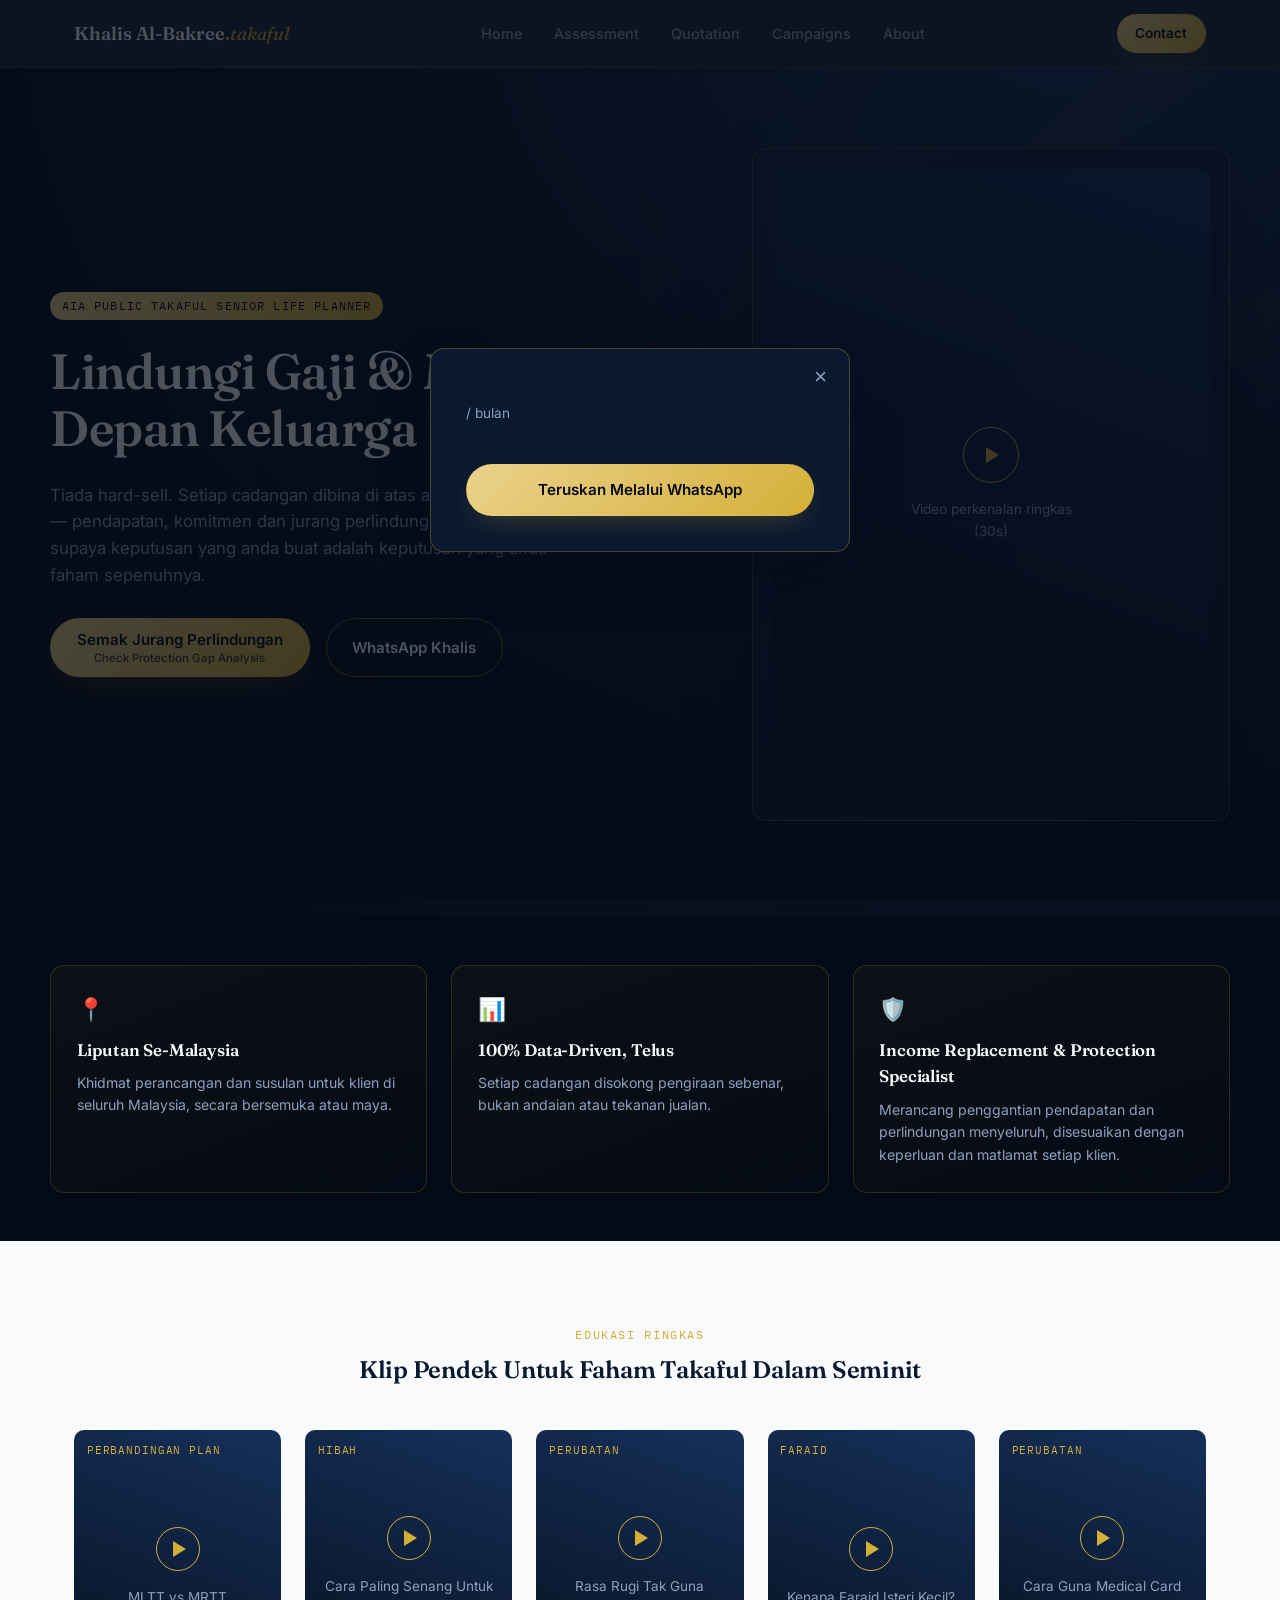
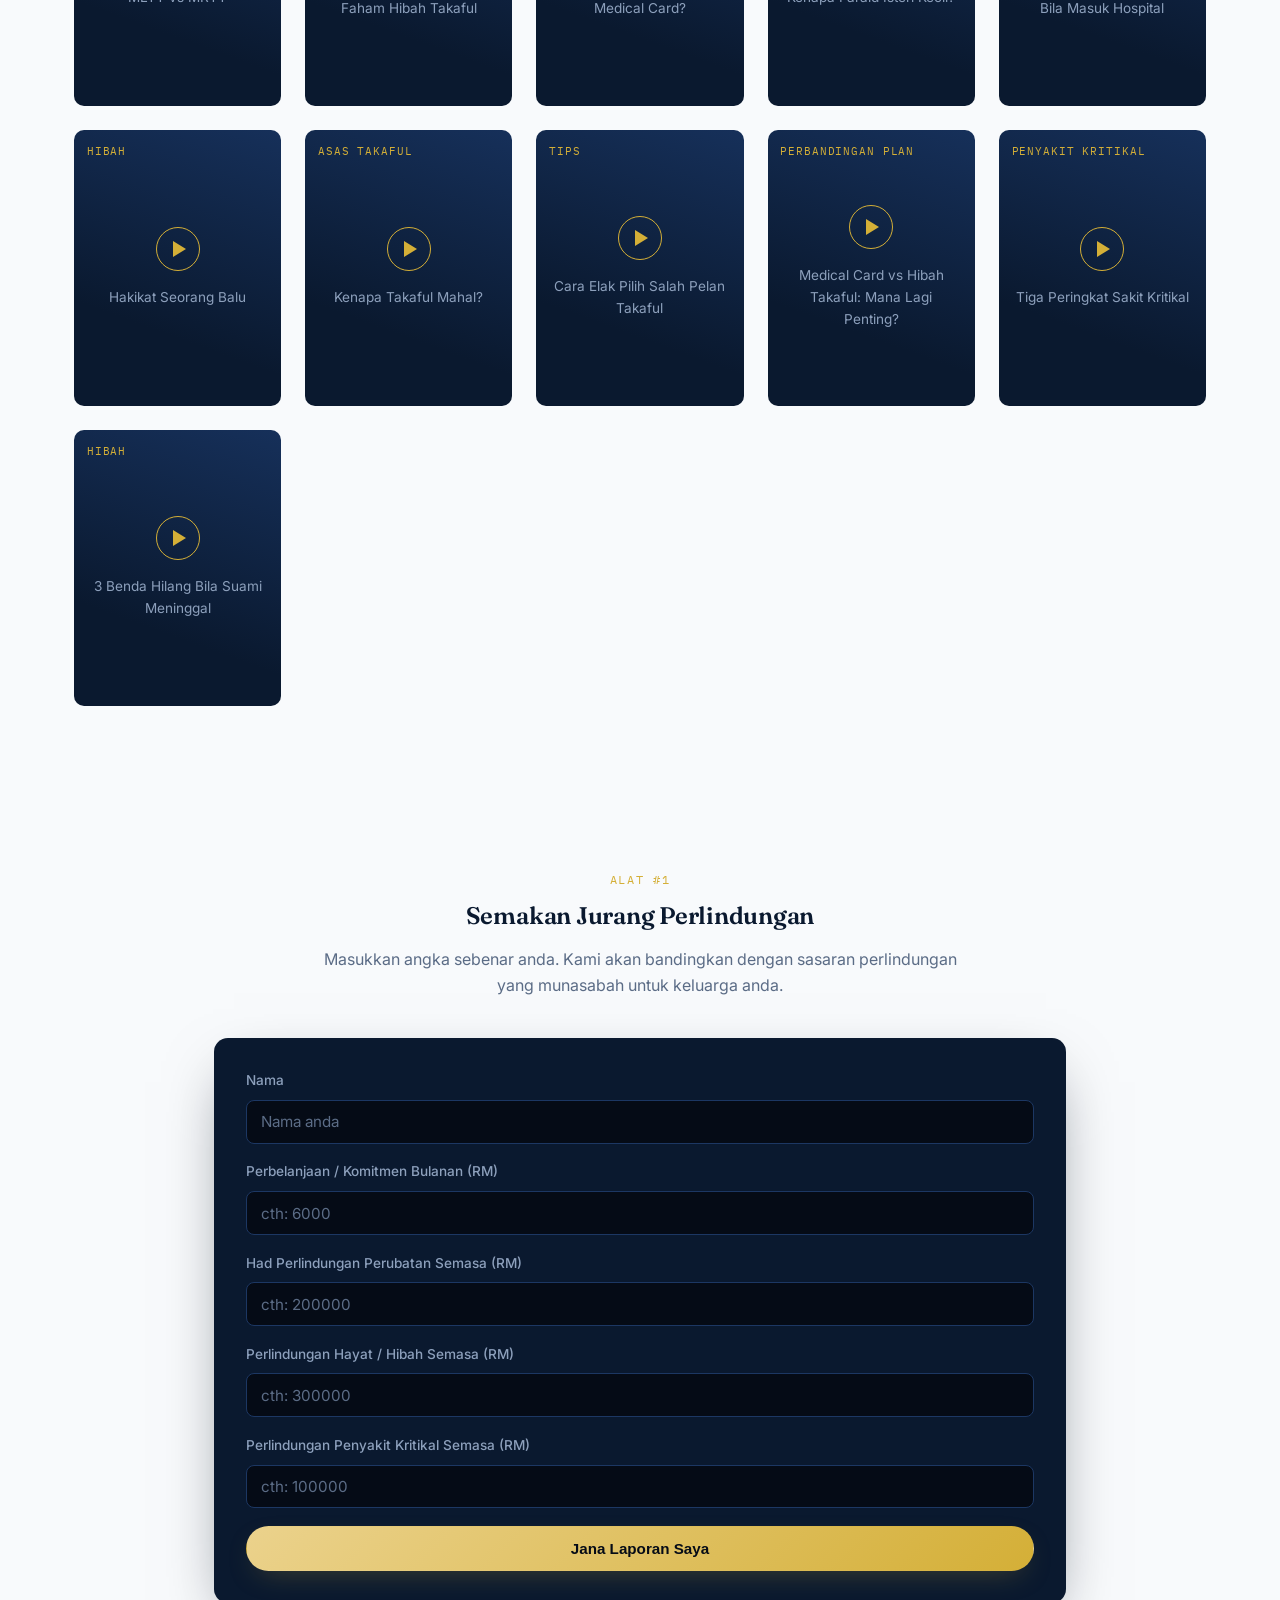
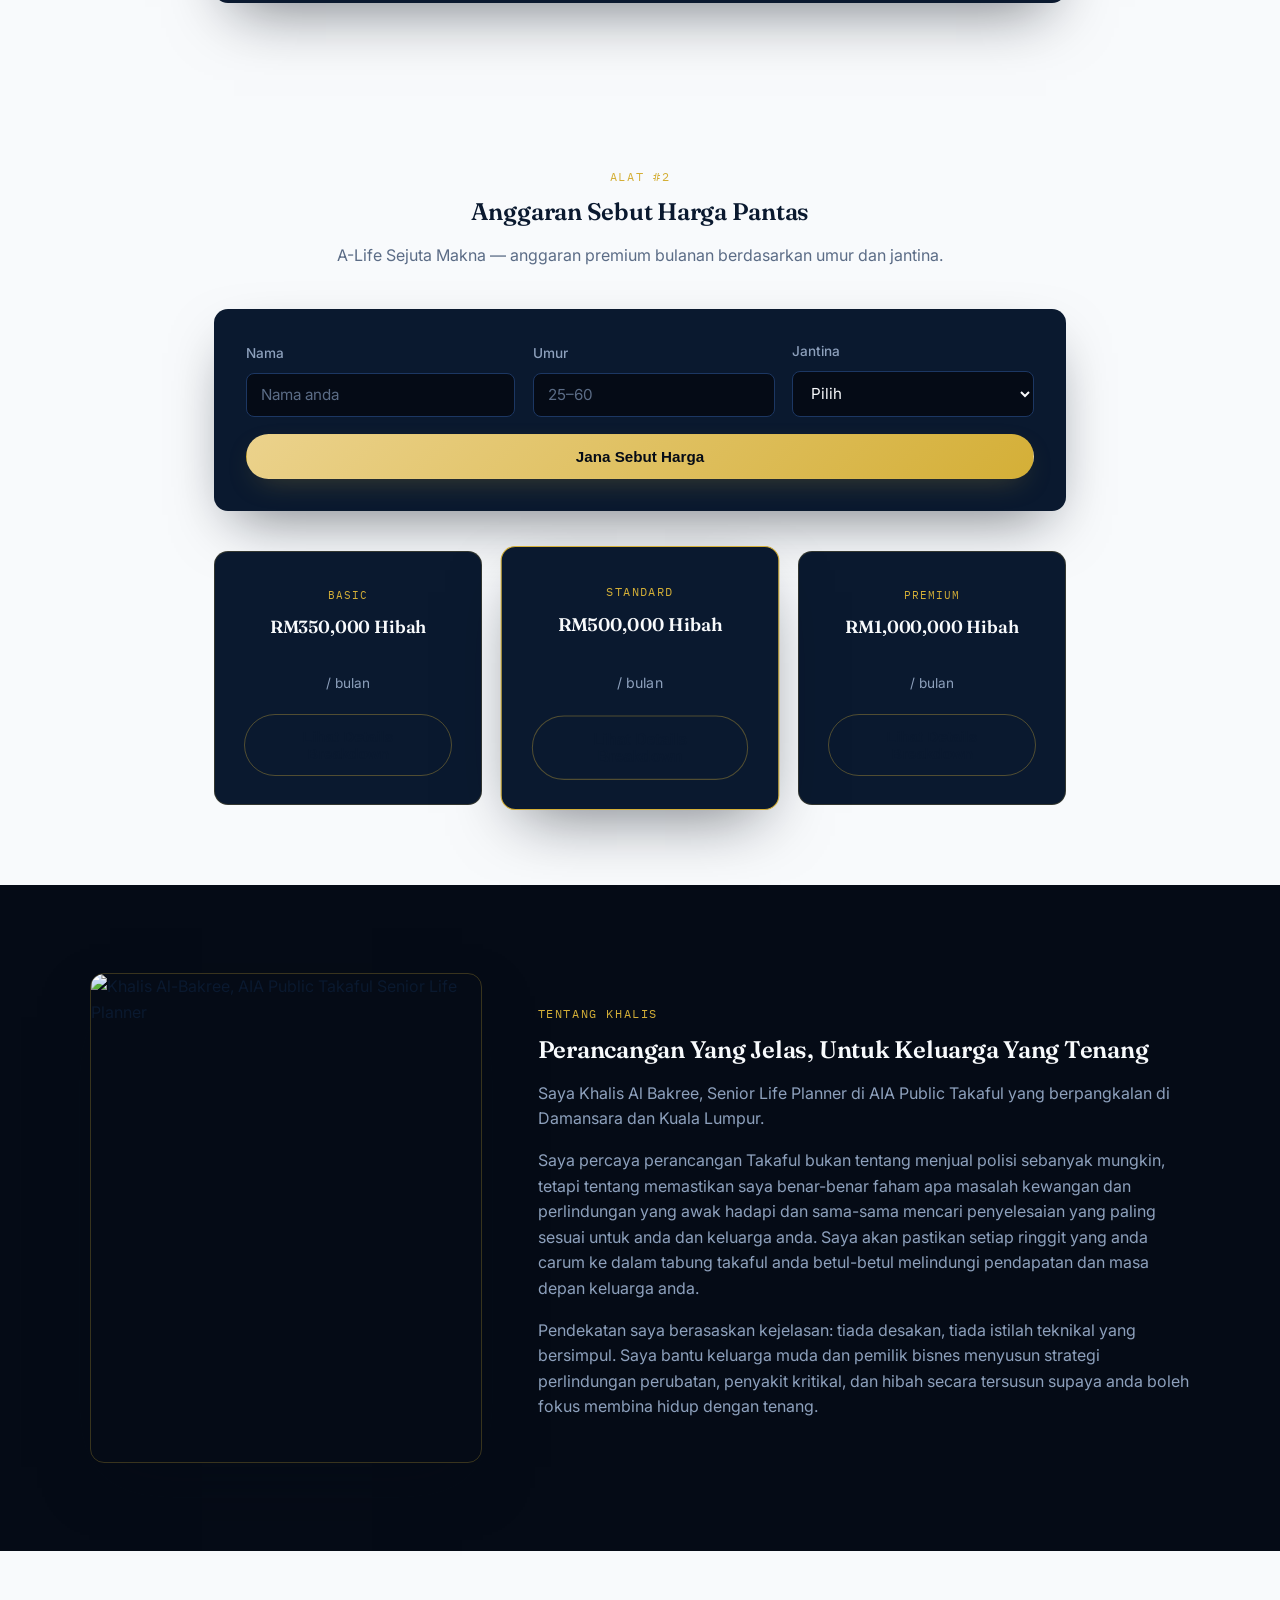
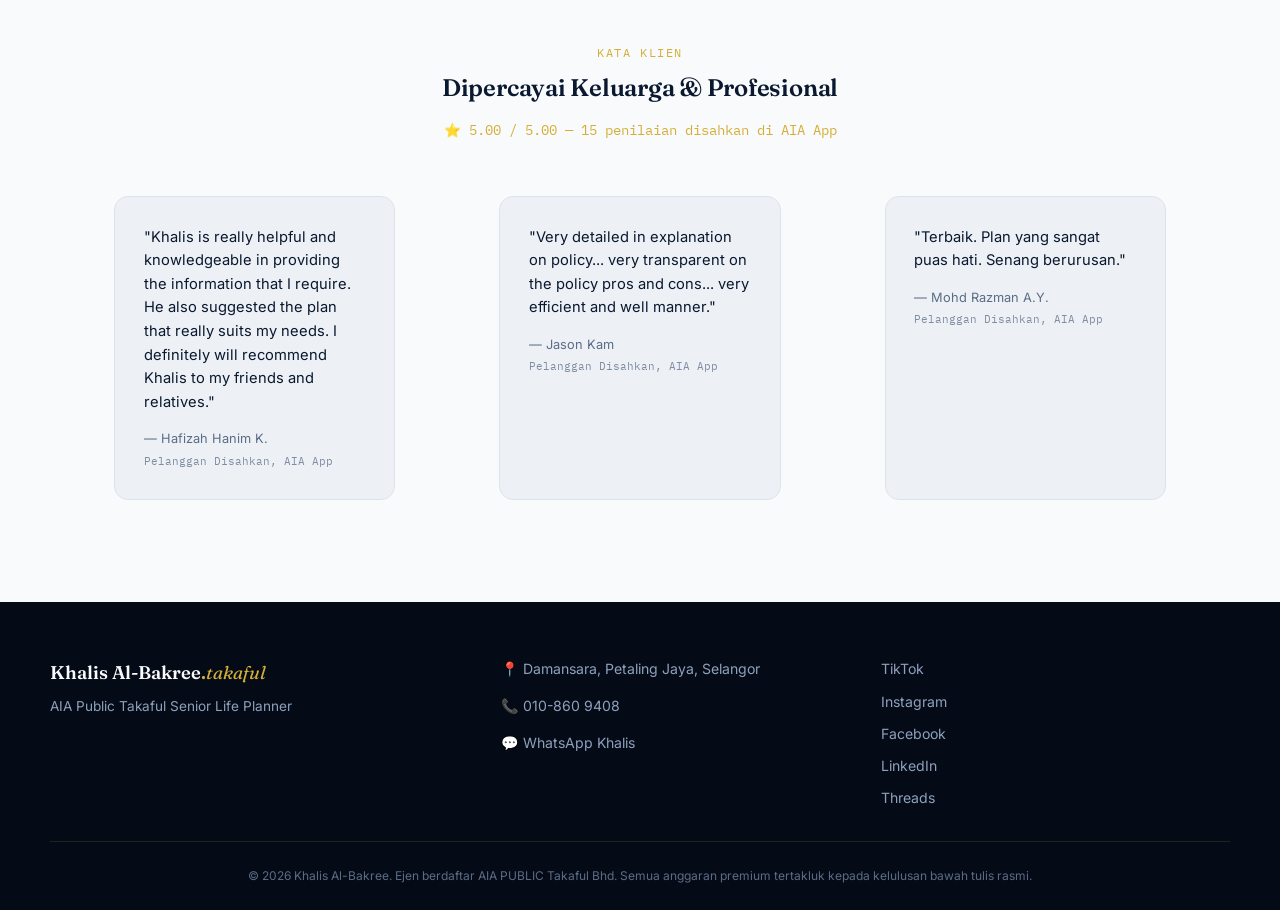
==== index.html @ efdd9053 "Add files via upload" ====
<!DOCTYPE html>
<html lang="ms">
<head>
<meta charset="UTF-8">
<meta name="viewport" content="width=device-width, initial-scale=1.0">
<title>Khalis Al-Bakree | AIA Public Takaful Senior Life Planner — Malaysia</title>
<meta name="description" content="Lindungi gaji dan masa depan keluarga anda dengan kaedah mudah, telus dan data-driven bersama Khalis Al-Bakree, AIA Public Takaful Senior Life Planner yang berkhidmat di seluruh Malaysia.">
<link rel="preconnect" href="https://fonts.googleapis.com">
<link rel="preconnect" href="https://fonts.gstatic.com" crossorigin>
<link href="https://fonts.googleapis.com/css2?family=Fraunces:opsz,wght@9..144,400;9..144,500;9..144,600;9..144,700&family=Inter:wght@400;500;600;700&family=IBM+Plex+Mono:wght@400;500;600&display=swap" rel="stylesheet">
<link rel="stylesheet" href="style.css">
<script type="application/ld+json">
{
  "@context": "https://schema.org",
  "@type": "FinancialService",
  "name": "Khalis Al-Bakree — AIA Public Takaful",
  "image": "",
  "priceRange": "RM",
  "telephone": "+60108609408",
  "address": {
    "@type": "PostalAddress",
    "addressLocality": "Damansara, Petaling Jaya",
    "addressRegion": "Selangor",
    "addressCountry": "MY"
  },
  "areaServed": "MY",
  "description": "AIA Public Takaful Senior Life Planner specialising in income replacement and protection planning for professionals and high-net-worth individuals throughout Malaysia."
}
</script>
</head>
<body>

<!-- ============ HEADER ============ -->
<header class="site-header" id="top">
  <div class="header-inner">
    <a href="#top" class="logo">Khalis Al-Bakree<span class="logo-dot">.</span><span class="logo-accent">takaful</span></a>
    <nav class="main-nav" id="mainNav">
      <a href="#home">Home</a>
      <a href="#assessment">Assessment</a>
      <a href="#quotation">Quotation</a>
      <a href="campaigns.html">Campaigns</a>
      <a href="#about">About</a>
    </nav>
    <a class="btn btn-gold btn-small" id="headerContactBtn" href="https://wa.me/60108609408" target="_blank" rel="noopener">Contact</a>
    <button class="nav-toggle" id="navToggle" aria-label="Buka menu" aria-expanded="false">
      <span></span><span></span><span></span>
    </button>
  </div>
</header>

<main>

<!-- ============ HERO ============ -->
<section class="hero" id="home">
  <div class="hero-motif" aria-hidden="true"></div>
  <div class="hero-inner">
    <div class="hero-copy">
      <span class="badge">AIA Public Takaful Senior Life Planner</span>
      <h1>Lindungi Gaji &amp; Masa Depan Keluarga</h1>
      <p class="hero-sub">Tiada hard-sell. Setiap cadangan dibina di atas angka sebenar — pendapatan, komitmen dan jurang perlindungan anda — supaya keputusan yang anda buat adalah keputusan yang anda faham sepenuhnya.</p>
      <div class="hero-cta">
        <a href="#assessment" class="btn btn-gold btn-bilingual">Semak Jurang Perlindungan<span class="btn-sub">Check Protection Gap Analysis</span></a>
        <a href="https://wa.me/60108609408?text=Hi%20Khalis%2C%20saya%20berminat%20untuk%20berbincang%20tentang%20perlindungan%20takaful%20saya." target="_blank" rel="noopener" class="btn btn-outline">WhatsApp Khalis</a>
      </div>
    </div>
    <div class="hero-video-card">
      <div class="video-placeholder" data-video-title="Salam perkenalan — 30 saat">
        <div class="play-ring"><span class="play-triangle"></span></div>
        <p>Video perkenalan ringkas (30s)</p>
      </div>
    </div>
  </div>
</section>

<!-- ============ AUTHORITY STRIP ============ -->
<section class="authority-strip">
  <div class="strip-inner">
    <div class="metric-card">
      <span class="metric-icon">📍</span>
      <h3>Liputan Se-Malaysia</h3>
      <p>Khidmat perancangan dan susulan untuk klien di seluruh Malaysia, secara bersemuka atau maya.</p>
    </div>
    <div class="metric-card">
      <span class="metric-icon">📊</span>
      <h3>100% Data-Driven, Telus</h3>
      <p>Setiap cadangan disokong pengiraan sebenar, bukan andaian atau tekanan jualan.</p>
    </div>
    <div class="metric-card">
      <span class="metric-icon">🛡️</span>
      <h3>Income Replacement &amp; Protection Specialist</h3>
      <p>Merancang penggantian pendapatan dan perlindungan menyeluruh, disesuaikan dengan keperluan dan matlamat setiap klien.</p>
    </div>
  </div>
</section>

<!-- ============ VIDEO HUB ============ -->
<section class="video-hub">
  <div class="section-head">
    <span class="eyebrow">Edukasi Ringkas</span>
    <h2>Klip Pendek Untuk Faham Takaful Dalam Seminit</h2>
  </div>
  <div class="video-grid" id="videoGrid"></div>
  <p class="campaign-empty" id="videoEmpty" hidden>Video akan ditambah tidak lama lagi.</p>
</section>

<!-- ============ TOOL 1: PROTECTION GAP ASSESSMENT ============ -->
<section class="assessment" id="assessment">
  <div class="section-head">
    <span class="eyebrow">Alat #1</span>
    <h2>Semakan Jurang Perlindungan</h2>
    <p class="section-sub">Masukkan angka sebenar anda. Kami akan bandingkan dengan sasaran perlindungan yang munasabah untuk keluarga anda.</p>
  </div>

  <div class="tool-panel">
    <form id="assessmentForm" class="tool-form">
      <label>Nama
        <input type="text" id="a-name" placeholder="Nama anda" required>
      </label>
      <label>Perbelanjaan / Komitmen Bulanan (RM)
        <input type="number" id="a-expenses" min="0" step="50" placeholder="cth: 6000" required>
      </label>
      <label>Had Perlindungan Perubatan Semasa (RM)
        <input type="number" id="a-medical" min="0" step="1000" placeholder="cth: 200000" required>
      </label>
      <label>Perlindungan Hayat / Hibah Semasa (RM)
        <input type="number" id="a-life" min="0" step="1000" placeholder="cth: 300000" required>
      </label>
      <label>Perlindungan Penyakit Kritikal Semasa (RM)
        <input type="number" id="a-ci" min="0" step="1000" placeholder="cth: 100000" required>
      </label>
      <button type="submit" class="btn btn-gold btn-full">Jana Laporan Saya</button>
    </form>

    <div class="tool-results" id="assessmentResults" hidden>
      <h3>Laporan Jurang Perlindungan — <span id="resultName"></span></h3>

      <div class="gap-row">
        <div class="gap-label"><span id="medIcon"></span> Perubatan <span class="target-note">(Sasaran: RM1,000,000)</span></div>
        <div class="progress-track"><div class="progress-fill" id="medBar"></div></div>
        <div class="gap-figures"><span id="medPct"></span>% dicapai · Jurang: RM<span id="medGap"></span></div>
      </div>

      <div class="gap-row">
        <div class="gap-label"><span id="lifeIcon"></span> Hayat / Hibah <span class="target-note">(Sasaran: 10 tahun perbelanjaan)</span></div>
        <div class="progress-track"><div class="progress-fill" id="lifeBar"></div></div>
        <div class="gap-figures"><span id="lifePct"></span>% dicapai · Jurang: RM<span id="lifeGap"></span></div>
      </div>

      <div class="gap-row">
        <div class="gap-label"><span id="ciIcon"></span> Penyakit Kritikal <span class="target-note">(Sasaran: 5 tahun perbelanjaan)</span></div>
        <div class="progress-track"><div class="progress-fill" id="ciBar"></div></div>
        <div class="gap-figures"><span id="ciPct"></span>% dicapai · Jurang: RM<span id="ciGap"></span></div>
      </div>

      <div class="total-gap">
        Jumlah Jurang Perlindungan: <strong>RM<span id="totalGap"></span></strong>
      </div>

      <a href="#" id="assessmentWhatsapp" target="_blank" rel="noopener" class="btn btn-gold btn-full">Hantar Laporan Ini ke WhatsApp Khalis</a>
      <p class="disclaimer">Pengiraan ini adalah anggaran umum untuk tujuan perancangan awal sahaja dan tidak mewakili nasihat kewangan muktamad.</p>
    </div>
  </div>
</section>

<!-- ============ TOOL 2: QUICK QUOTE CALCULATOR ============ -->
<section class="quotation" id="quotation">
  <div class="section-head">
    <span class="eyebrow">Alat #2</span>
    <h2>Anggaran Sebut Harga Pantas</h2>
    <p class="section-sub">A-Life Sejuta Makna — anggaran premium bulanan berdasarkan umur dan jantina.</p>
  </div>

  <form id="quoteForm" class="tool-form quote-form">
    <label>Nama
      <input type="text" id="q-name" placeholder="Nama anda" required>
    </label>
    <label>Umur
      <input type="number" id="q-age" min="25" max="60" placeholder="25–60" required>
    </label>
    <label>Jantina
      <select id="q-gender" required>
        <option value="">Pilih</option>
        <option value="male">Lelaki</option>
        <option value="female">Perempuan</option>
      </select>
    </label>
    <button type="submit" class="btn btn-gold btn-full">Jana Sebut Harga</button>
  </form>
  <p class="age-warning" id="ageWarning" hidden>Sila masukkan umur di antara 25 hingga 60 tahun.</p>

  <div class="pricing-grid" id="pricingGrid" hidden>
    <div class="pricing-card" data-plan="basic">
      <span class="plan-tag">Basic</span>
      <h3>RM350,000 Hibah</h3>
      <p class="premium"><span class="premium-figure" id="premBasic"></span> <span class="premium-unit">/ bulan</span></p>
      <button type="button" class="btn btn-outline btn-full plan-detail-btn" data-plan="basic">Lihat Details Breakdown</button>
    </div>
    <div class="pricing-card featured" data-plan="standard">
      <span class="plan-tag">Standard</span>
      <h3>RM500,000 Hibah</h3>
      <p class="premium"><span class="premium-figure" id="premStandard"></span> <span class="premium-unit">/ bulan</span></p>
      <button type="button" class="btn btn-outline btn-full plan-detail-btn" data-plan="standard">Lihat Details Breakdown</button>
    </div>
    <div class="pricing-card" data-plan="premium">
      <span class="plan-tag">Premium</span>
      <h3>RM1,000,000 Hibah</h3>
      <p class="premium"><span class="premium-figure" id="premPremium"></span> <span class="premium-unit">/ bulan</span></p>
      <button type="button" class="btn btn-outline btn-full plan-detail-btn" data-plan="premium">Lihat Details Breakdown</button>
    </div>
  </div>
  <p class="disclaimer" id="quoteDisclaimer" hidden>Anggaran premium ini adalah untuk tujuan indikatif sahaja dan tertakluk kepada penilaian bawah tulis (underwriting) rasmi oleh AIA PUBLIC Takaful Bhd.</p>
</section>

<!-- Modal -->
<div class="modal-overlay" id="planModal" hidden>
  <div class="modal-card">
    <button class="modal-close" id="modalClose" aria-label="Tutup">&times;</button>
    <span class="plan-tag" id="modalTag"></span>
    <h3 id="modalTitle"></h3>
    <p class="premium"><span id="modalPremium"></span> <span class="premium-unit">/ bulan</span></p>
    <ul class="modal-features" id="modalFeatures"></ul>
    <a href="#" id="modalWhatsapp" target="_blank" rel="noopener" class="btn btn-gold btn-full">Teruskan Melalui WhatsApp</a>
  </div>
</div>

<!-- ============ ABOUT ============ -->
<section class="about" id="about">
  <div class="about-inner">
    <img class="about-portrait" src="images/khalis-portrait.jpg" alt="Khalis Al-Bakree, AIA Public Takaful Senior Life Planner">
    <div class="about-copy">
      <span class="eyebrow">Tentang Khalis</span>
      <h2>Perancangan Yang Jelas, Untuk Keluarga Yang Tenang</h2>
      <p>Saya Khalis Al Bakree, Senior Life Planner di AIA Public Takaful yang berpangkalan di Damansara dan Kuala Lumpur.</p>
      <p>Saya percaya perancangan Takaful bukan tentang menjual polisi sebanyak mungkin, tetapi tentang memastikan saya benar-benar faham apa masalah kewangan dan perlindungan yang awak hadapi dan sama-sama mencari penyelesaian yang paling sesuai untuk anda dan keluarga anda. Saya akan pastikan setiap ringgit yang anda carum ke dalam tabung takaful anda betul-betul melindungi pendapatan dan masa depan keluarga anda.</p>
      <p>Pendekatan saya berasaskan kejelasan: tiada desakan, tiada istilah teknikal yang bersimpul. Saya bantu keluarga muda dan pemilik bisnes menyusun strategi perlindungan perubatan, penyakit kritikal, dan hibah secara tersusun supaya anda boleh fokus membina hidup dengan tenang.</p>
    </div>
  </div>
</section>

<!-- ============ TESTIMONIALS ============ -->
<section class="testimonials">
  <div class="section-head">
    <span class="eyebrow">Kata Klien</span>
    <h2>Dipercayai Keluarga &amp; Profesional</h2>
    <p class="rating-badge">⭐ 5.00 / 5.00 — 15 penilaian disahkan di AIA App</p>
  </div>
  <div class="testimonial-grid">
    <blockquote class="testimonial-card">
      <p>"Khalis is really helpful and knowledgeable in providing the information that I require. He also suggested the plan that really suits my needs. I definitely will recommend Khalis to my friends and relatives."</p>
      <cite>— Hafizah Hanim K. <span class="verified-tag">Pelanggan Disahkan, AIA App</span></cite>
    </blockquote>
    <blockquote class="testimonial-card">
      <p>"Very detailed in explanation on policy... very transparent on the policy pros and cons... very efficient and well manner."</p>
      <cite>— Jason Kam <span class="verified-tag">Pelanggan Disahkan, AIA App</span></cite>
    </blockquote>
    <blockquote class="testimonial-card">
      <p>"Terbaik. Plan yang sangat puas hati. Senang berurusan."</p>
      <cite>— Mohd Razman A.Y. <span class="verified-tag">Pelanggan Disahkan, AIA App</span></cite>
    </blockquote>
  </div>
</section>

</main>

<!-- ============ FOOTER ============ -->
<footer class="site-footer" id="contact">
  <div class="footer-inner">
    <div class="footer-brand">
      <span class="logo">Khalis Al-Bakree<span class="logo-dot">.</span><span class="logo-accent">takaful</span></span>
      <p>AIA Public Takaful Senior Life Planner</p>
    </div>
    <div class="footer-contact">
      <p>📍 Damansara, Petaling Jaya, Selangor</p>
      <p>📞 <a href="tel:+60108609408">010-860 9408</a></p>
      <p>💬 <a href="https://wa.me/60108609408" target="_blank" rel="noopener">WhatsApp Khalis</a></p>
    </div>
    <div class="footer-social">
      <a href="https://www.tiktok.com/@khalisalbakree?_r=1&_t=ZS-99dYQrxpDvN" target="_blank" rel="noopener">TikTok</a>
      <a href="https://www.instagram.com/khalisalbakree?igsi=c2Nwd3drcGUxZGxn&utm_source=qr" target="_blank" rel="noopener">Instagram</a>
      <a href="https://www.facebook.com/share/1DFNo1LqV4/?mibextid=wwXIfr" target="_blank" rel="noopener">Facebook</a>
      <a href="https://www.linkedin.com/in/khalis-al-bakree-452933145" target="_blank" rel="noopener">LinkedIn</a>
      <a href="https://www.threads.com/@khalisalbakree" target="_blank" rel="noopener">Threads</a>
    </div>
  </div>
  <p class="footer-legal">© 2026 Khalis Al-Bakree. Ejen berdaftar AIA PUBLIC Takaful Bhd. Semua anggaran premium tertakluk kepada kelulusan bawah tulis rasmi.</p>
</footer>

<script src="videos.js"></script>
<script src="videos-render.js"></script>
<script src="script.js"></script>
</body>
</html>
---- style.css ----
/* =============================================================
   TOKENS
============================================================= */
:root{
  --navy-950:#050B16;
  --navy-900:#0A192F;
  --navy-800:#122544;
  --navy-700:#1C3763;
  --gold:#D4AF37;
  --gold-light:#EBD28C;
  --gold-dim: rgba(212,175,55,0.35);
  --paper:#F8FAFC;
  --paper-dim:#EDF1F6;
  --ink:#0A192F;
  --muted:#8DA0BC;
  --muted-dark:#5B6C86;
  --red:#E2574C;
  --yellow:#E0B84B;
  --green:#3FA173;

  --font-display:'Fraunces', serif;
  --font-body:'Inter', sans-serif;
  --font-mono:'IBM Plex Mono', monospace;

  --radius:14px;
  --shadow-lg: 0 24px 60px -20px rgba(5,11,22,0.55);
}

*{box-sizing:border-box;}
html{scroll-behavior:smooth;}
body{
  margin:0;
  background:var(--paper);
  color:var(--ink);
  font-family:var(--font-body);
  line-height:1.6;
  -webkit-font-smoothing:antialiased;
}
h1,h2,h3{
  font-family:var(--font-display);
  font-weight:600;
  color:var(--navy-900);
  margin:0 0 .5em;
  letter-spacing:-0.01em;
}
p{margin:0 0 1em;}
a{color:inherit;text-decoration:none;}
ul{list-style:none;margin:0;padding:0;}
img{max-width:100%;display:block;}
:focus-visible{outline:2px solid var(--gold);outline-offset:3px;}
@media (prefers-reduced-motion: reduce){
  *{animation-duration:.001ms !important; transition-duration:.001ms !important;}
}

.gold-text{color:var(--gold);}
.eyebrow{
  display:inline-block;
  font-family:var(--font-mono);
  font-size:.72rem;
  letter-spacing:.14em;
  text-transform:uppercase;
  color:var(--gold);
  margin-bottom:.6em;
}
.section-head{max-width:640px;margin:0 auto 2.5rem;text-align:center;}
.section-sub{color:var(--muted-dark);}
.placeholder-note{
  font-family:var(--font-mono);
  font-size:.72rem;
  color:var(--muted-dark);
  opacity:.7;
}

/* =============================================================
   BUTTONS
============================================================= */
.btn{
  display:inline-flex;align-items:center;justify-content:center;
  padding:.85em 1.7em;
  border-radius:999px;
  font-weight:600;
  font-size:.95rem;
  border:1px solid transparent;
  cursor:pointer;
  transition:transform .18s ease, box-shadow .18s ease, background .18s ease;
}
.btn:hover{transform:translateY(-2px);}
.btn-gold{
  background:linear-gradient(135deg, var(--gold-light), var(--gold));
  color:var(--navy-950);
  box-shadow:0 10px 30px -12px var(--gold-dim);
}
.btn-gold:hover{box-shadow:0 14px 34px -10px var(--gold-dim);}
.btn-outline{
  background:transparent;
  border-color:var(--gold-dim);
  color:var(--navy-900);
}
.btn-outline:hover{border-color:var(--gold);background:rgba(212,175,55,0.06);}
.btn-small{padding:.55em 1.3em;font-size:.85rem;}
.btn-full{width:100%;}
.btn-bilingual{flex-direction:column;line-height:1.3;gap:.1rem;padding:.7em 1.7em;}
.btn-sub{font-size:.72rem;font-weight:500;opacity:.75;}

/* =============================================================
   HEADER
============================================================= */
.site-header{
  position:sticky;top:0;z-index:50;
  background:rgba(10,25,47,0.92);
  backdrop-filter:blur(10px);
  border-bottom:1px solid rgba(212,175,55,0.18);
}
.header-inner{
  max-width:1180px;margin:0 auto;
  display:flex;align-items:center;justify-content:space-between;
  padding:.9rem 1.5rem;
}
.logo{
  font-family:var(--font-display);
  font-size:1.15rem;
  color:var(--paper);
  font-weight:600;
}
.logo-dot{color:var(--gold);}
.logo-accent{color:var(--gold);font-style:italic;font-weight:400;}
.main-nav{display:flex;gap:2rem;}
.main-nav a{
  color:var(--muted);
  font-size:.9rem;
  font-weight:500;
  transition:color .15s ease;
}
.main-nav a:hover{color:var(--gold-light);}
.nav-toggle{display:none;background:none;border:none;cursor:pointer;padding:.4rem;}
.nav-toggle span{
  display:block;width:22px;height:2px;background:var(--paper);margin:5px 0;
  transition:transform .2s ease, opacity .2s ease;
}

/* =============================================================
   HERO
============================================================= */
.hero{
  position:relative;
  background:radial-gradient(120% 140% at 85% -10%, #17335c 0%, var(--navy-900) 45%, var(--navy-950) 100%);
  padding:5rem 1.5rem 6rem;
  overflow:hidden;
}
.hero-motif{
  position:absolute;inset:0;
  background-image:
    repeating-conic-gradient(from 0deg, rgba(212,175,55,0.05) 0deg 6deg, transparent 6deg 24deg);
  -webkit-mask-image:radial-gradient(circle at 88% 8%, black 0%, transparent 45%);
  mask-image:radial-gradient(circle at 88% 8%, black 0%, transparent 45%);
  pointer-events:none;
}
.hero-inner{
  position:relative;
  max-width:1180px;margin:0 auto;
  display:grid;grid-template-columns:1.15fr .85fr;gap:3.5rem;align-items:center;
}
.badge{
  display:inline-block;
  font-family:var(--font-mono);
  font-size:.72rem;letter-spacing:.1em;text-transform:uppercase;
  color:var(--navy-950);
  background:linear-gradient(135deg, var(--gold-light), var(--gold));
  padding:.45em 1em;border-radius:999px;
  margin-bottom:1.4rem;
}
.hero h1{
  color:var(--paper);
  font-size:clamp(2.1rem, 4vw, 3.1rem);
  line-height:1.15;
}
.hero-sub{color:var(--muted);max-width:46ch;font-size:1.05rem;}
.hero-cta{display:flex;gap:1rem;flex-wrap:wrap;margin-top:1.8rem;}
.hero-cta .btn-outline{color:var(--paper);border-color:rgba(212,175,55,0.5);}
.hero-cta .btn-outline:hover{background:rgba(212,175,55,0.1);}

.hero-video-card{
  background:linear-gradient(160deg, var(--navy-800), var(--navy-900));
  border:1px solid rgba(212,175,55,0.25);
  border-radius:var(--radius);
  padding:1.2rem;
  box-shadow:var(--shadow-lg);
}
.video-placeholder{
  aspect-ratio:9/13;
  border-radius:10px;
  background:linear-gradient(200deg, #16305a, #0A192F 70%);
  display:flex;flex-direction:column;align-items:center;justify-content:center;gap:1rem;
  color:var(--muted);
  text-align:center;padding:1rem;
  position:relative;
}
.video-placeholder.small{aspect-ratio:9/12;}
.video-placeholder p{margin:0;font-size:.85rem;max-width:20ch;}
.play-ring{
  width:56px;height:56px;border-radius:50%;
  border:1.5px solid var(--gold);
  display:flex;align-items:center;justify-content:center;
  transition:transform .2s ease;
}
.play-ring.small{width:44px;height:44px;}
.video-placeholder:hover .play-ring{transform:scale(1.08);}
.play-triangle{
  width:0;height:0;
  border-top:8px solid transparent;border-bottom:8px solid transparent;
  border-left:13px solid var(--gold);
  margin-left:3px;
}

/* =============================================================
   AUTHORITY STRIP
============================================================= */
.authority-strip{background:var(--navy-950);padding:3rem 1.5rem;}
.strip-inner{
  max-width:1180px;margin:0 auto;
  display:grid;grid-template-columns:repeat(3,1fr);gap:1.5rem;
}
.metric-card{
  border:1px solid rgba(212,175,55,0.18);
  border-radius:var(--radius);
  padding:1.6rem;
  background:linear-gradient(160deg, rgba(212,175,55,0.04), transparent);
}
.metric-card h3{color:var(--paper);font-size:1.05rem;}
.metric-card p{color:var(--muted);font-size:.88rem;margin:0;}
.metric-icon{font-size:1.4rem;display:block;margin-bottom:.6rem;}

/* =============================================================
   VIDEO HUB
============================================================= */
.video-hub{padding:5rem 1.5rem;max-width:1180px;margin:0 auto;}
.video-grid{display:grid;grid-template-columns:repeat(auto-fill, minmax(200px, 1fr));gap:1.5rem;}
.video-card-link{cursor:pointer;position:relative;text-decoration:none;}
.video-tag{position:absolute;top:.8rem;left:.8rem;}

/* =============================================================
   TOOL SECTIONS (shared)
============================================================= */
.assessment, .quotation{
  padding:5rem 1.5rem;
  max-width:900px;margin:0 auto;
}
.tool-panel{display:grid;gap:2.5rem;}
.tool-form{
  display:grid;gap:1.1rem;
  background:var(--navy-900);
  padding:2rem;border-radius:var(--radius);
  box-shadow:var(--shadow-lg);
}
.quote-form{grid-template-columns:repeat(3,1fr);align-items:end;max-width:900px;margin:0 auto;}
.quote-form button{grid-column:1/-1;}
.tool-form label{
  display:flex;flex-direction:column;gap:.5rem;
  font-size:.85rem;color:var(--muted);
  font-weight:500;
}
.tool-form input, .tool-form select{
  font-family:var(--font-body);
  padding:.75em .9em;
  border-radius:8px;
  border:1px solid var(--navy-700);
  background:var(--navy-950);
  color:var(--paper);
  font-size:.95rem;
}
.tool-form input::placeholder{color:var(--muted-dark);}
.tool-form input:focus, .tool-form select:focus{border-color:var(--gold);}
.age-warning{color:var(--red);text-align:center;font-size:.85rem;margin-top:-1rem;}

/* --- assessment results --- */
.tool-results{
  background:var(--paper-dim);
  border:1px solid #DCE3EC;
  border-radius:var(--radius);
  padding:2rem;
}
.tool-results h3{font-size:1.2rem;}
.gap-row{margin-bottom:1.4rem;}
.gap-label{font-size:.9rem;font-weight:600;margin-bottom:.4rem;}
.target-note{font-weight:400;color:var(--muted-dark);font-size:.8rem;}
.progress-track{
  height:10px;border-radius:999px;background:#DCE3EC;overflow:hidden;margin-bottom:.4rem;
}
.progress-fill{
  height:100%;border-radius:999px;
  background:linear-gradient(90deg, var(--gold), var(--gold-light));
  width:0%;
  transition:width .8s cubic-bezier(.22,.9,.3,1);
}
.gap-figures{font-family:var(--font-mono);font-size:.8rem;color:var(--muted-dark);}
.total-gap{
  font-family:var(--font-mono);
  font-size:1.15rem;
  text-align:center;
  padding:1rem;margin:1.5rem 0;
  border-top:1px dashed var(--gold-dim);
  border-bottom:1px dashed var(--gold-dim);
}
.disclaimer{font-size:.75rem;color:var(--muted-dark);text-align:center;margin-top:1rem;margin-bottom:0;}

/* --- pricing cards --- */
.pricing-grid{
  display:grid;grid-template-columns:repeat(3,1fr);gap:1.5rem;margin-top:2.5rem;
}
.pricing-card{
  background:var(--navy-900);
  border:1px solid rgba(212,175,55,0.2);
  border-radius:var(--radius);
  padding:1.8rem;text-align:center;
  color:var(--paper);
}
.pricing-card.featured{
  border-color:var(--gold);
  transform:scale(1.04);
  box-shadow:var(--shadow-lg);
}
.plan-tag{
  font-family:var(--font-mono);font-size:.7rem;letter-spacing:.1em;text-transform:uppercase;
  color:var(--gold);
}
.pricing-card h3{color:var(--paper);font-size:1.1rem;margin-top:.4rem;}
.premium{margin:1rem 0;}
.premium-figure{
  font-family:var(--font-mono);font-size:1.6rem;font-weight:600;color:var(--gold-light);
}
.premium-unit{font-size:.85rem;color:var(--muted);}

/* =============================================================
   MODAL
============================================================= */
.modal-overlay{
  position:fixed;inset:0;background:rgba(5,11,22,0.7);
  display:flex;align-items:center;justify-content:center;
  padding:1.5rem;z-index:100;
}
.modal-card{
  background:var(--navy-900);
  border:1px solid rgba(212,175,55,0.3);
  border-radius:var(--radius);
  padding:2.2rem;max-width:420px;width:100%;
  position:relative;color:var(--paper);
  box-shadow:var(--shadow-lg);
}
.modal-close{
  position:absolute;top:1rem;right:1rem;
  background:none;border:none;color:var(--muted);
  font-size:1.4rem;cursor:pointer;line-height:1;
}
.modal-features{margin:1.2rem 0;display:grid;gap:.5rem;}
.modal-features li{font-size:.88rem;color:var(--muted);padding-left:1.2em;position:relative;}
.modal-features li::before{content:"✓";position:absolute;left:0;color:var(--gold);}

/* =============================================================
   ABOUT
============================================================= */
.about{background:var(--navy-950);padding:5.5rem 1.5rem;}
.about-inner{
  max-width:1100px;margin:0 auto;
  display:grid;grid-template-columns:.75fr 1.25fr;gap:3.5rem;align-items:center;
}
.about-portrait{
  aspect-ratio:4/5;border-radius:var(--radius);
  width:100%;object-fit:cover;
  border:1px solid rgba(212,175,55,0.25);
  box-shadow:var(--shadow-lg);
}
.about-copy .eyebrow{color:var(--gold);}
.about-copy h2{color:var(--paper);}
.about-copy p{color:var(--muted);}

/* =============================================================
   TESTIMONIALS
============================================================= */
.testimonials{padding:5.5rem 1.5rem;max-width:1180px;margin:0 auto;}
.testimonial-grid{display:grid;grid-template-columns:repeat(3,1fr);gap:1.5rem;}
.testimonial-card{
  background:var(--paper-dim);border-radius:var(--radius);
  padding:1.8rem;border:1px solid #DCE3EC;
  font-size:.92rem;
}
.testimonial-card p{color:var(--ink);}
.testimonial-card cite{
  font-style:normal;font-size:.8rem;color:var(--muted-dark);
  display:block;margin-top:.8rem;
}
.rating-badge{
  font-family:var(--font-mono);font-size:.85rem;color:var(--gold);
  margin-top:.6rem;
}
.verified-tag{
  display:block;font-family:var(--font-mono);font-size:.68rem;
  color:var(--muted-dark);opacity:.75;margin-top:.2rem;
}

/* =============================================================
   FOOTER
============================================================= */
.site-footer{background:var(--navy-950);padding:3.5rem 1.5rem 1.5rem;}
.footer-inner{
  max-width:1180px;margin:0 auto;
  display:grid;grid-template-columns:1.2fr 1fr 1fr;gap:2rem;
  border-bottom:1px solid rgba(212,175,55,0.15);
  padding-bottom:2rem;margin-bottom:1.5rem;
}
.footer-brand p{color:var(--muted);font-size:.85rem;margin-top:.5rem;}
.footer-contact p{color:var(--muted);font-size:.88rem;}
.footer-contact a:hover{color:var(--gold-light);}
.footer-social{display:flex;flex-direction:column;gap:.6rem;}
.footer-social a{color:var(--muted);font-size:.88rem;}
.footer-social a:hover{color:var(--gold-light);}
.footer-legal{
  max-width:1180px;margin:0 auto;color:var(--muted-dark);font-size:.75rem;text-align:center;
}

/* =============================================================
   CAMPAIGNS PAGE
============================================================= */
.campaigns-page{padding:5rem 1.5rem;max-width:1180px;margin:0 auto;}
.nav-active{color:var(--gold-light) !important;}
.campaign-grid{
  display:grid;
  grid-template-columns:repeat(auto-fill, minmax(240px, 1fr));
  gap:1.8rem;
}
.campaign-card{
  display:block;
  border-radius:var(--radius);
  overflow:hidden;
  background:var(--navy-900);
  border:1px solid rgba(212,175,55,0.18);
  transition:transform .2s ease, box-shadow .2s ease, border-color .2s ease;
}
.campaign-card:hover{
  transform:translateY(-4px);
  box-shadow:var(--shadow-lg);
  border-color:var(--gold);
}
.campaign-poster{
  aspect-ratio:1 / 1.414; /* A4 portrait */
  background:linear-gradient(200deg, #16305a, #0A192F 70%);
  overflow:hidden;
}
.campaign-poster img{width:100%;height:100%;object-fit:cover;}
.campaign-poster.poster-fallback{
  display:flex;align-items:center;justify-content:center;
  text-align:center;padding:1.5rem;
}
.campaign-poster.poster-fallback span{
  color:var(--muted);font-family:var(--font-mono);font-size:.85rem;
}
.campaign-body{padding:1.1rem 1.2rem 1.4rem;}
.campaign-tag{
  display:inline-block;
  font-family:var(--font-mono);font-size:.68rem;letter-spacing:.08em;text-transform:uppercase;
  color:var(--gold);margin-bottom:.5rem;
}
.campaign-body h3{color:var(--paper);font-size:1rem;margin-bottom:.4rem;}
.campaign-validity{
  display:block;font-size:.78rem;color:var(--muted);margin-bottom:.6rem;
}
.campaign-cta{
  display:inline-block;font-size:.85rem;font-weight:600;color:var(--gold-light);
}
.campaign-empty{
  text-align:center;color:var(--muted-dark);padding:3rem 0;
}

@media (max-width:880px){
  .hero-inner{grid-template-columns:1fr;}
  .strip-inner, .video-grid, .pricing-grid, .testimonial-grid{grid-template-columns:1fr;}
  .quote-form{grid-template-columns:1fr;}
  .about-inner{grid-template-columns:1fr;}
  .footer-inner{grid-template-columns:1fr;text-align:center;}
  .footer-social{align-items:center;}
  .pricing-card.featured{transform:none;}
}
@media (max-width:720px){
  .main-nav{
    position:fixed;top:64px;left:0;right:0;
    background:var(--navy-900);
    flex-direction:column;gap:0;
    max-height:0;overflow:hidden;
    transition:max-height .25s ease;
    border-bottom:1px solid rgba(212,175,55,0.18);
  }
  .main-nav.open{max-height:300px;}
  .main-nav a{padding:1rem 1.5rem;border-top:1px solid rgba(212,175,55,0.08);}
  .nav-toggle{display:block;}
  #headerContactBtn{display:none;}
}
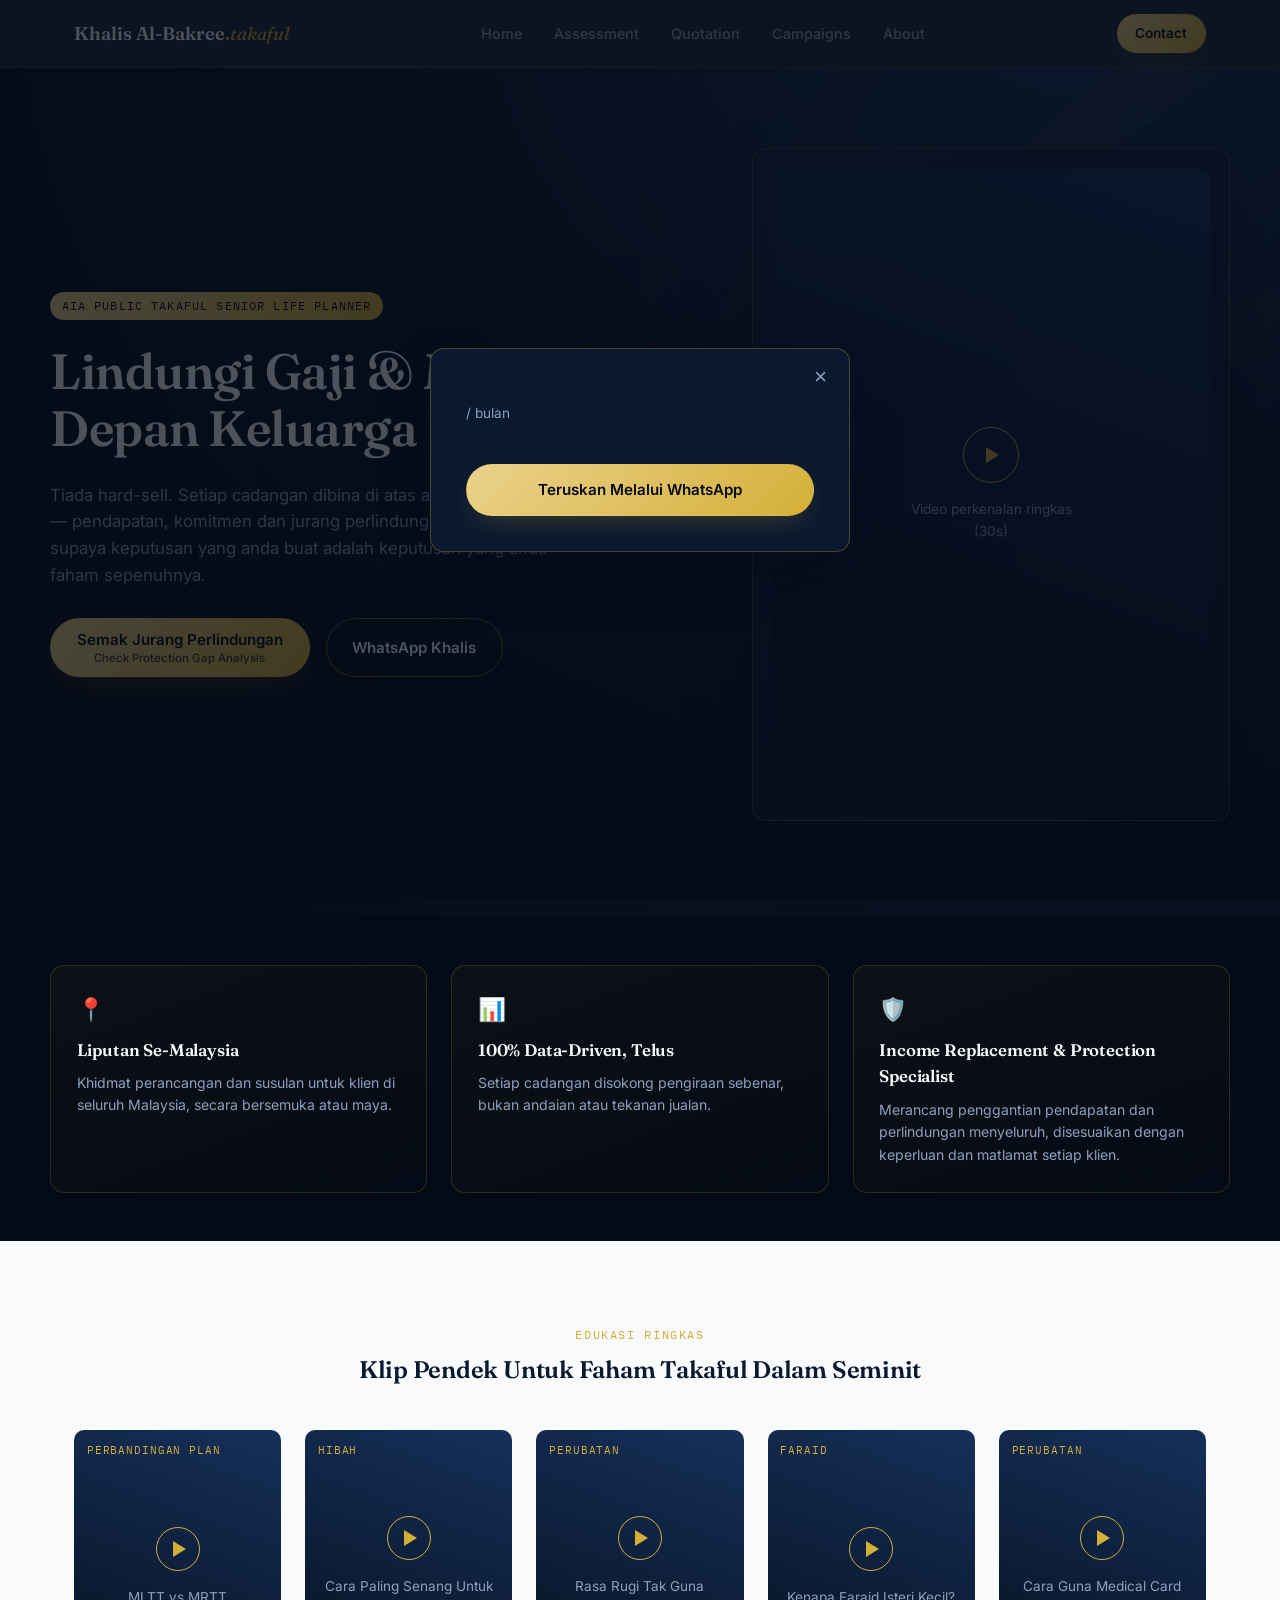
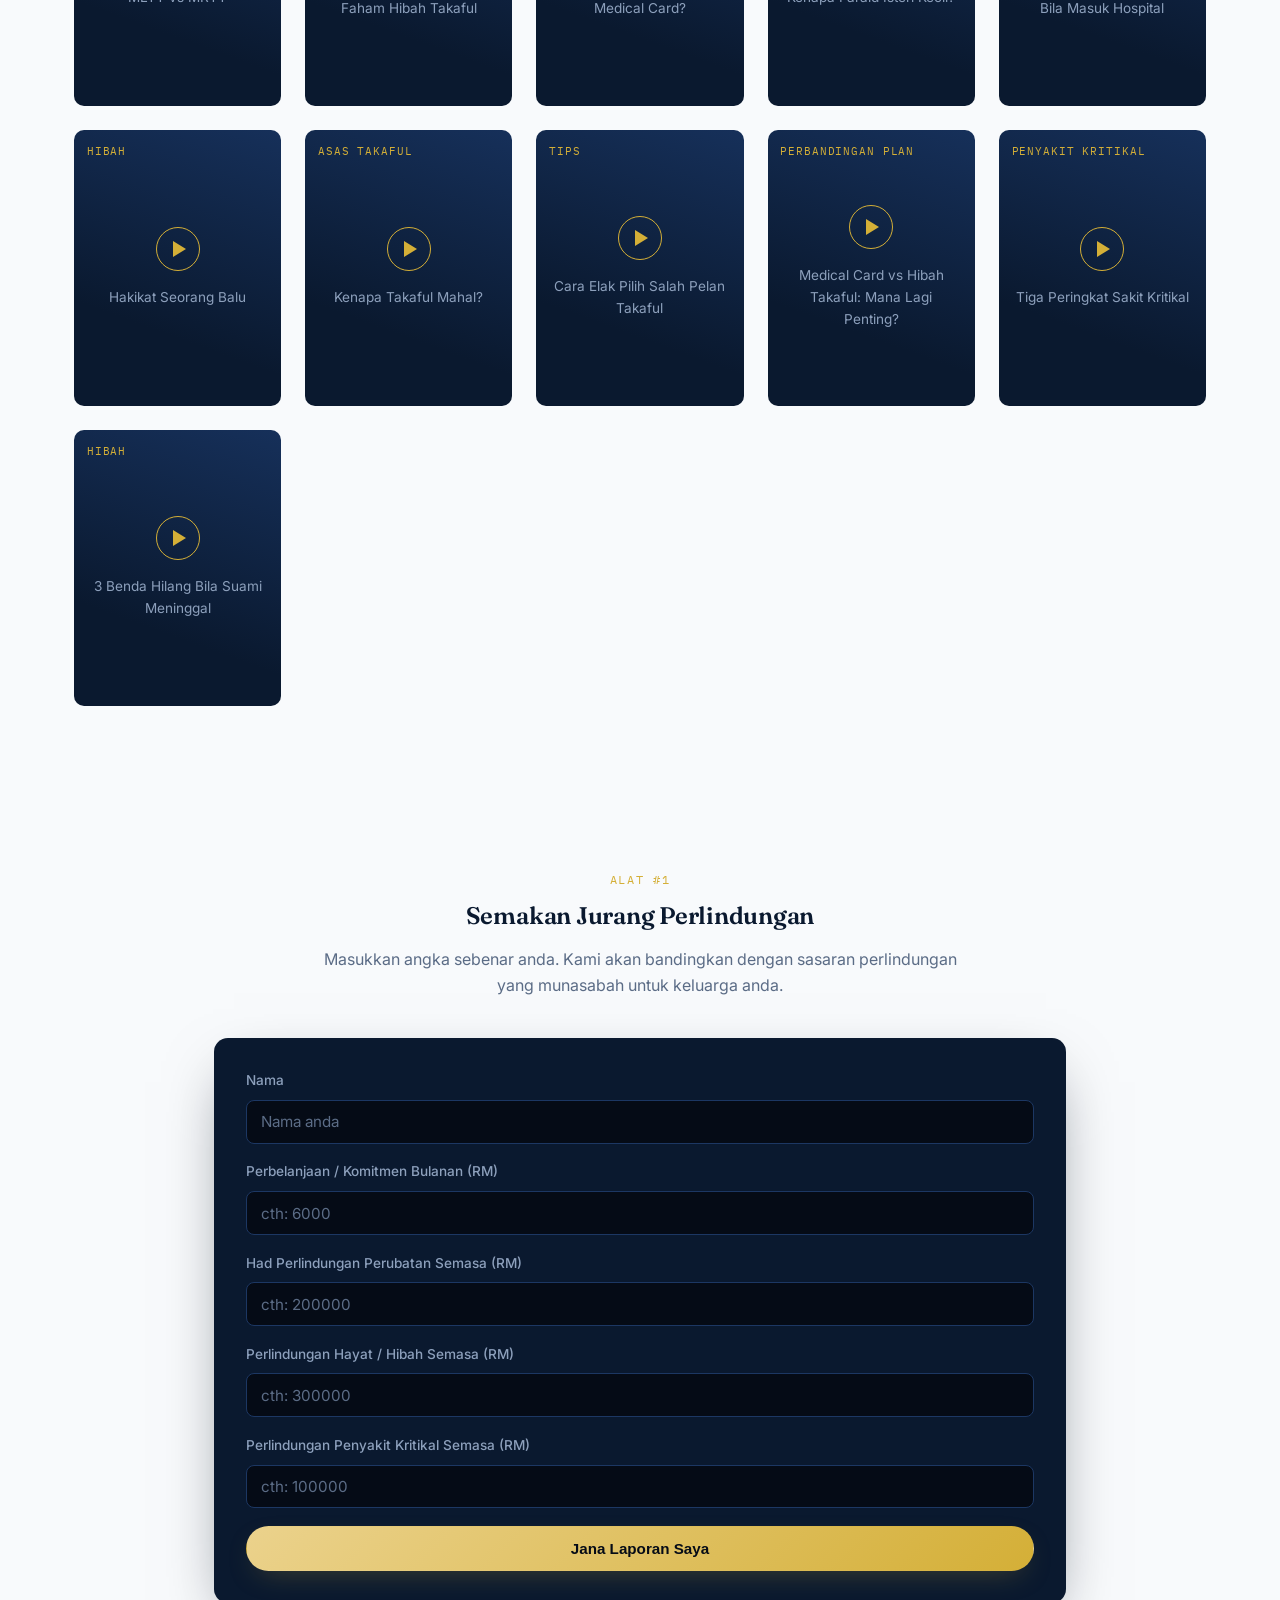
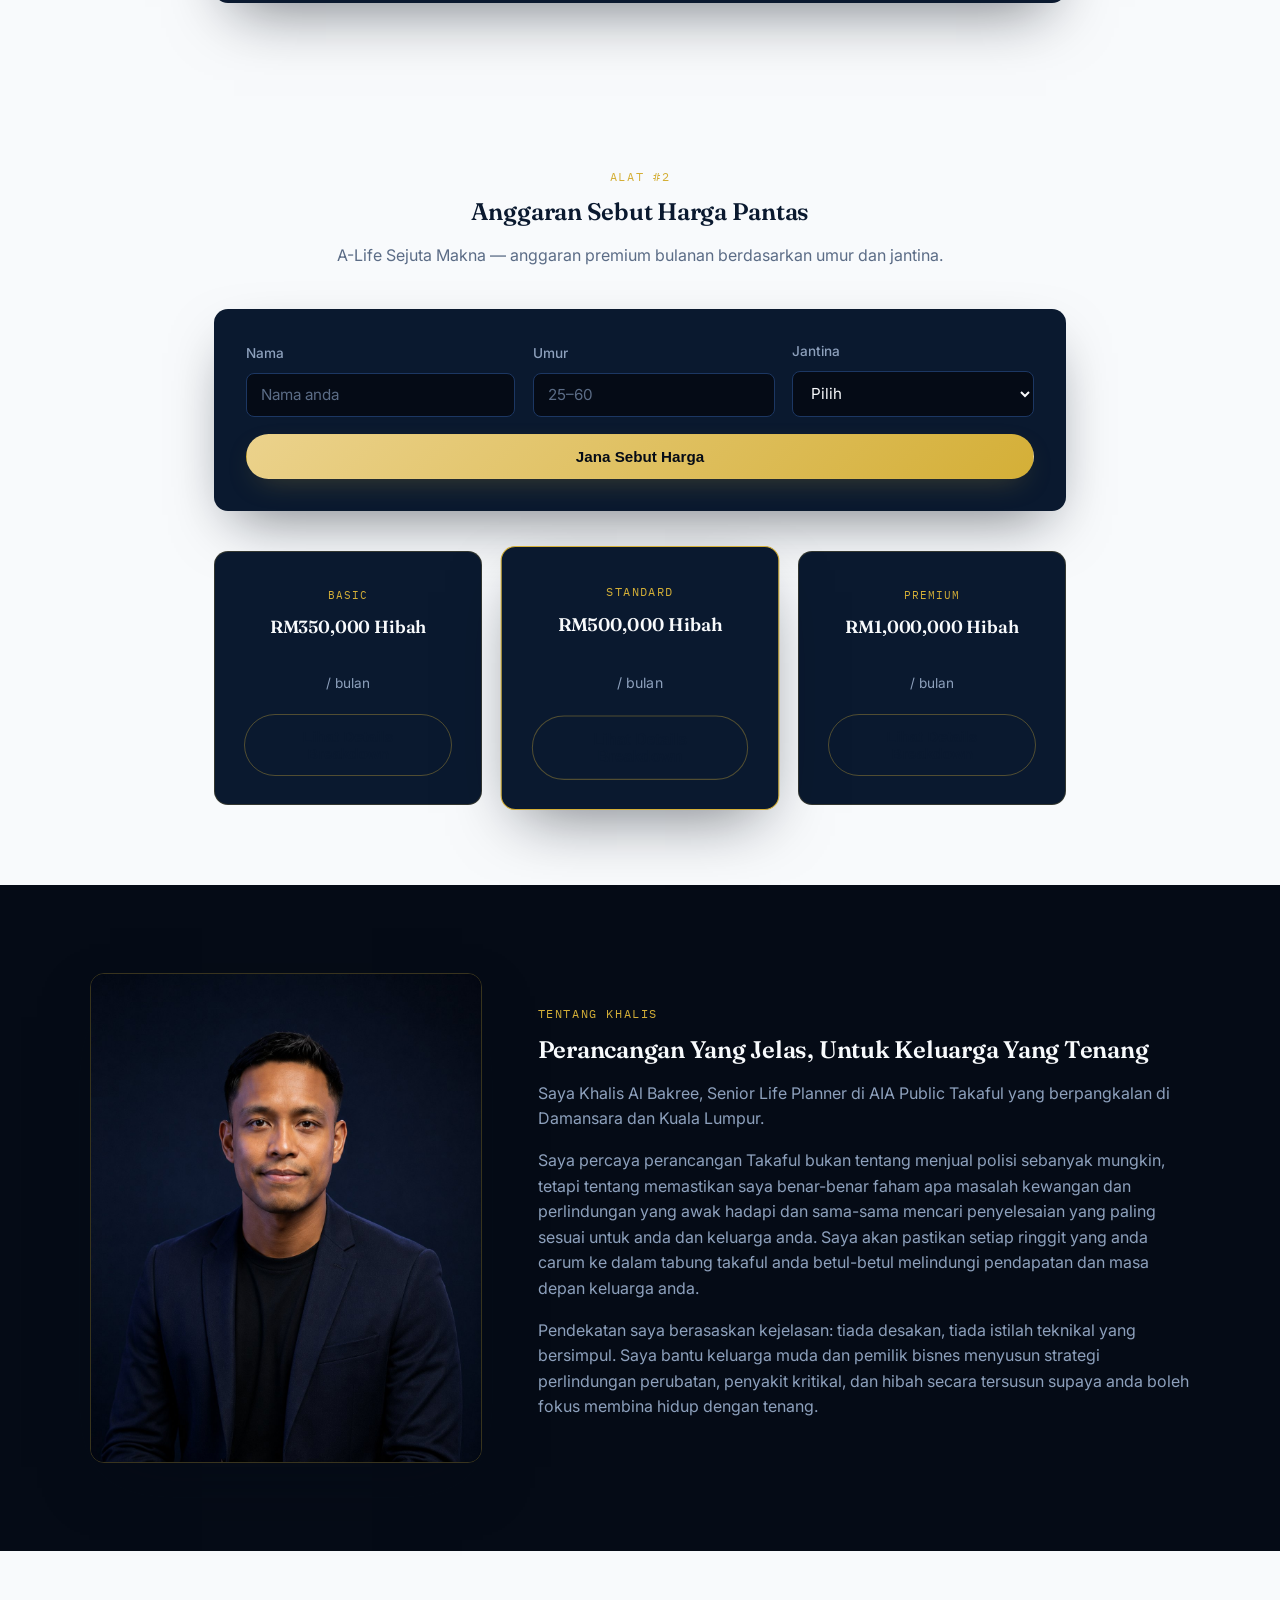
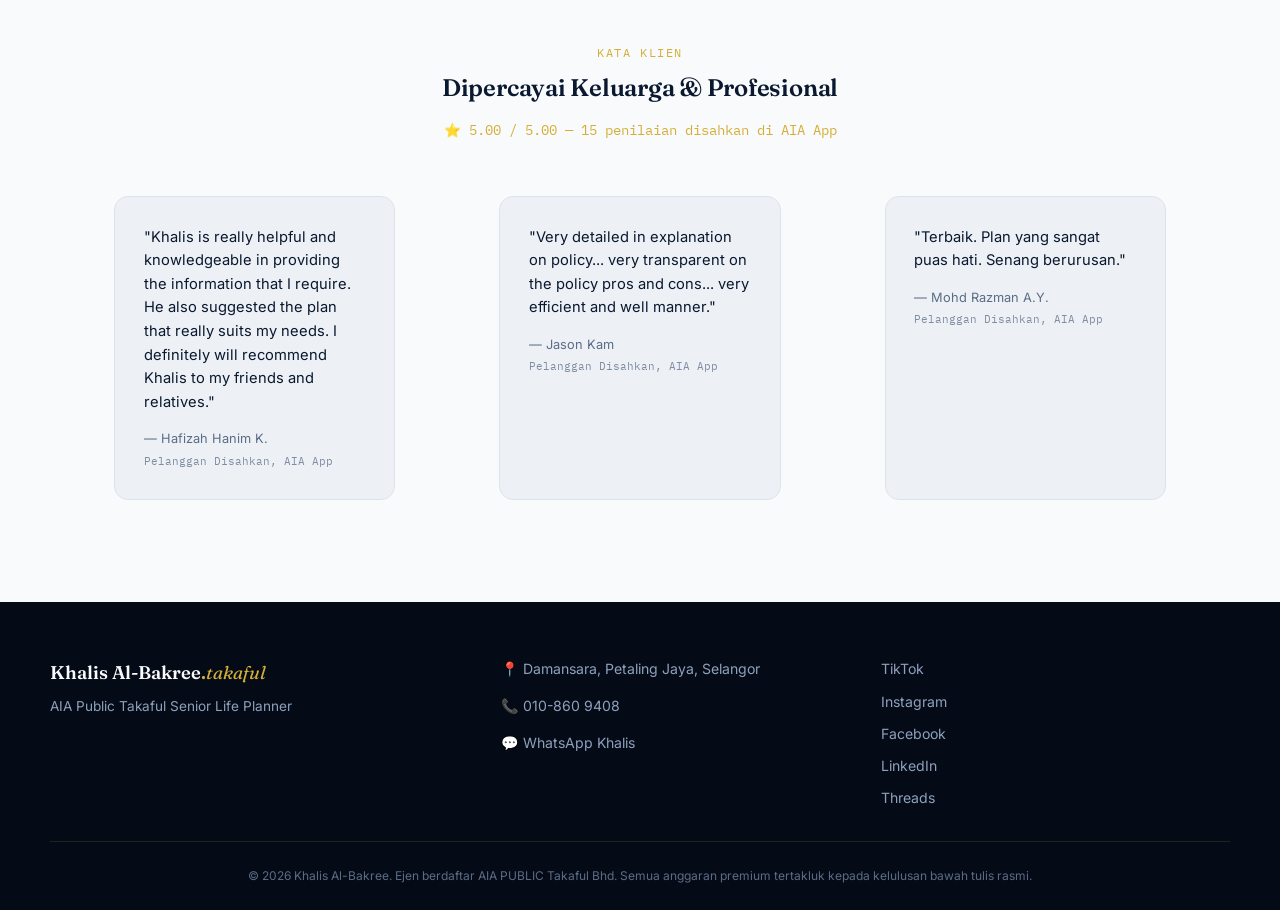
==== commit 697377fe: "Update index.html" ====
--- a/index.html
+++ b/index.html
@@ -226,7 +226,7 @@
 <!-- ============ ABOUT ============ -->
 <section class="about" id="about">
   <div class="about-inner">
-    <img class="about-portrait" src="images/khalis-portrait.jpg" alt="Khalis Al-Bakree, AIA Public Takaful Senior Life Planner">
+    <img class="about-portrait" src="khalis-portrait.jpg" alt="Khalis Al-Bakree, AIA Public Takaful Senior Life Planner">
     <div class="about-copy">
       <span class="eyebrow">Tentang Khalis</span>
       <h2>Perancangan Yang Jelas, Untuk Keluarga Yang Tenang</h2>
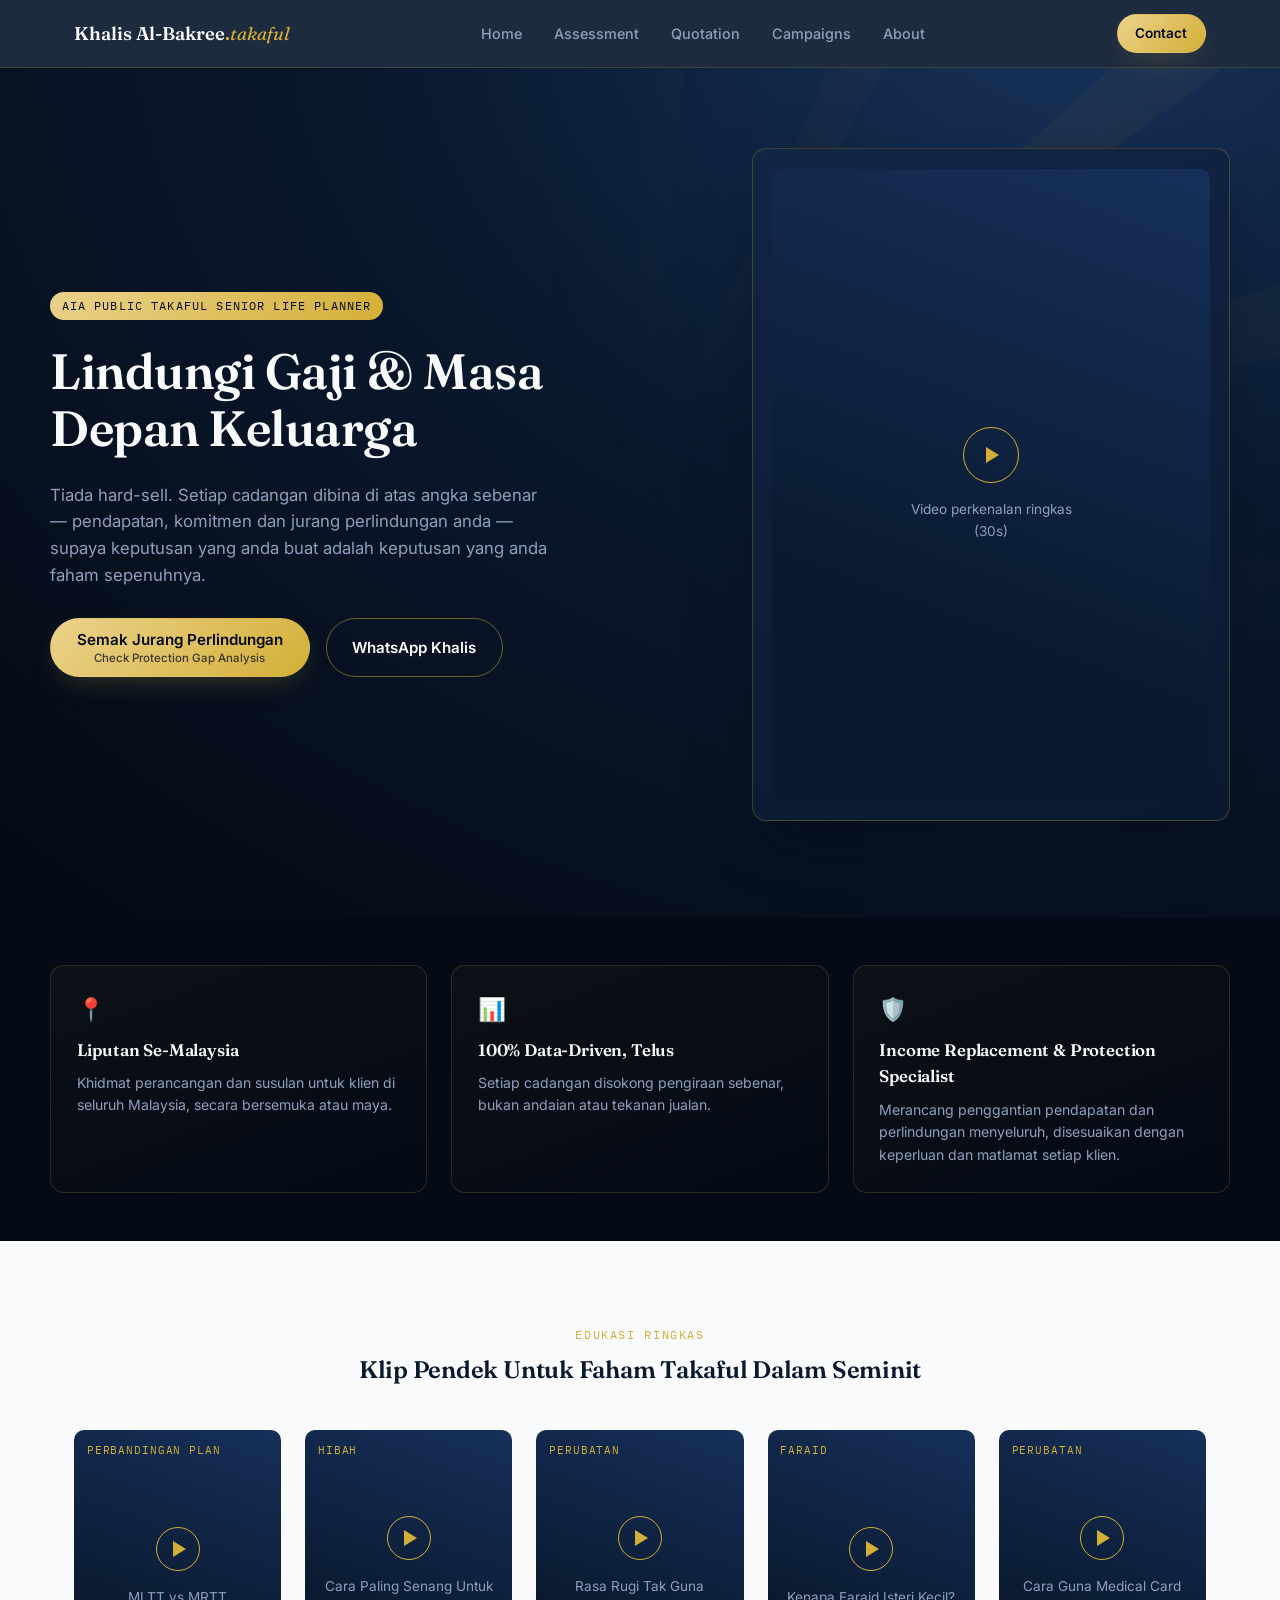
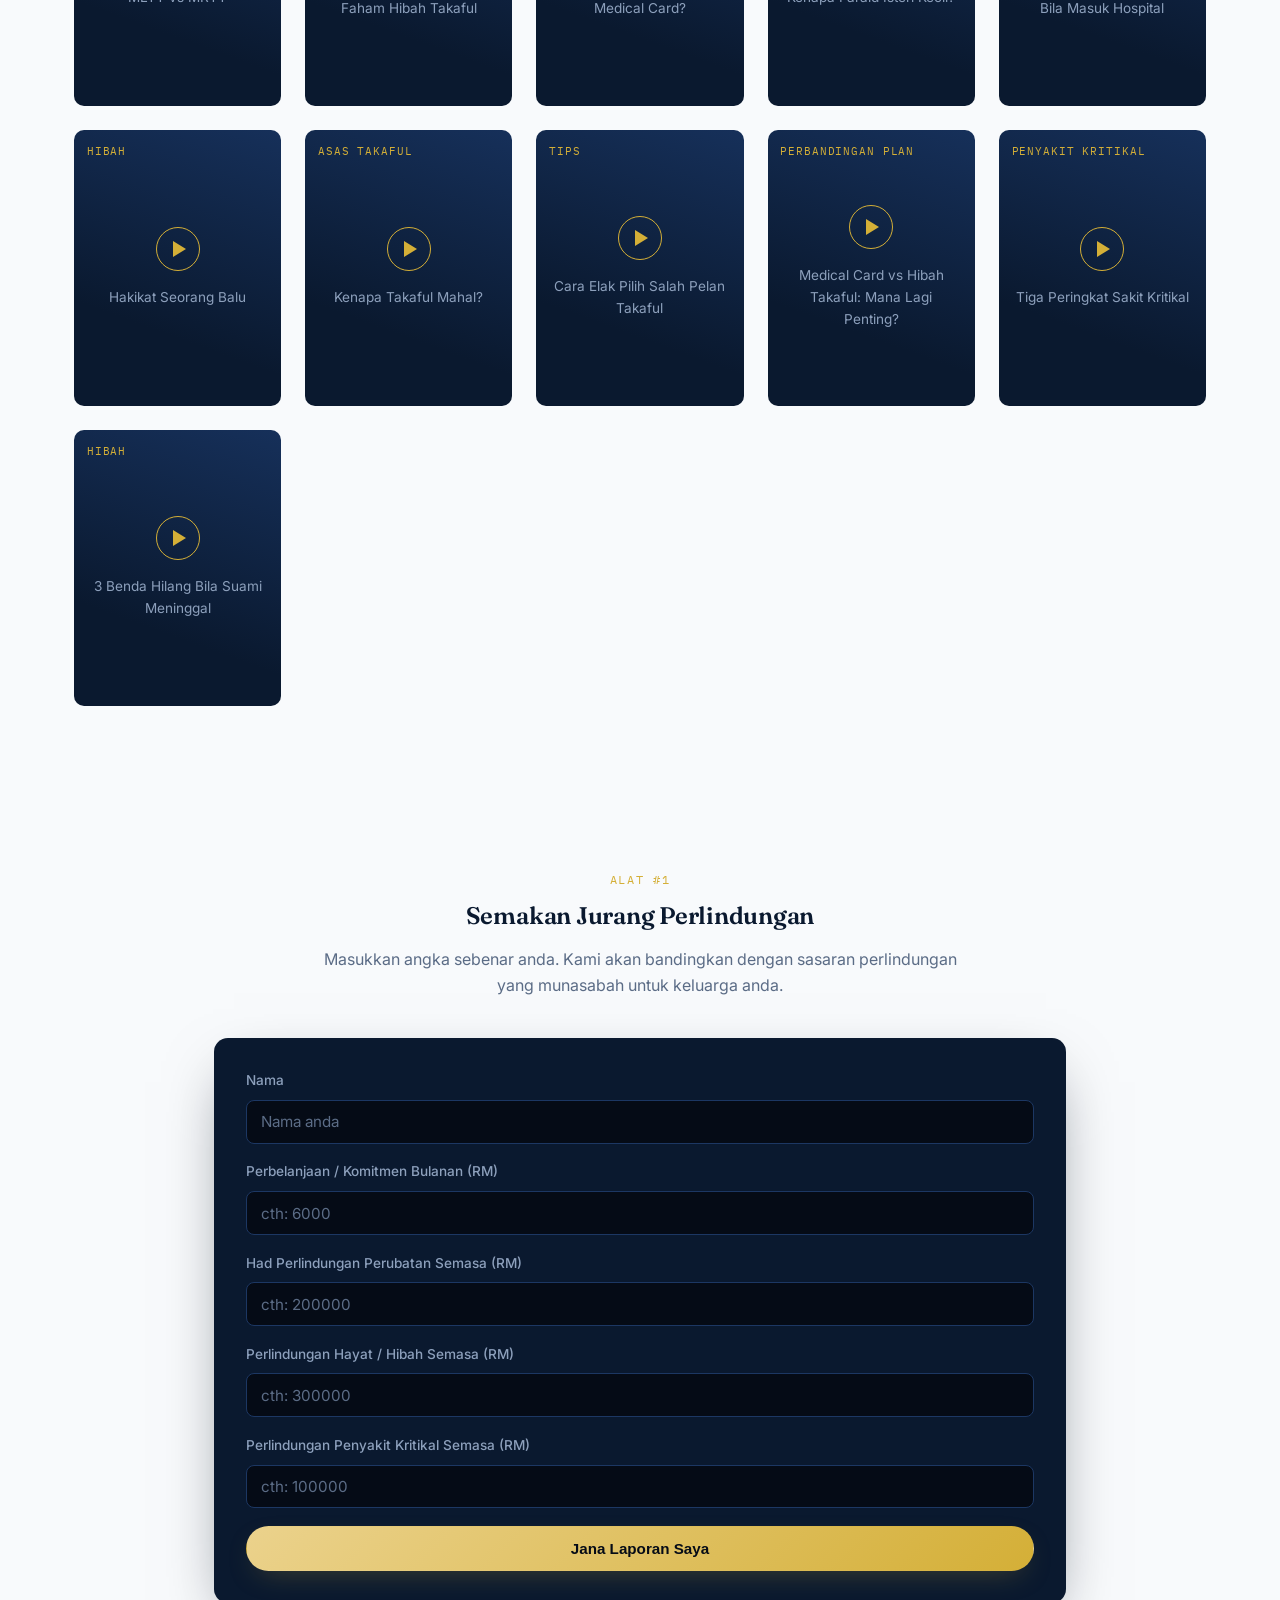
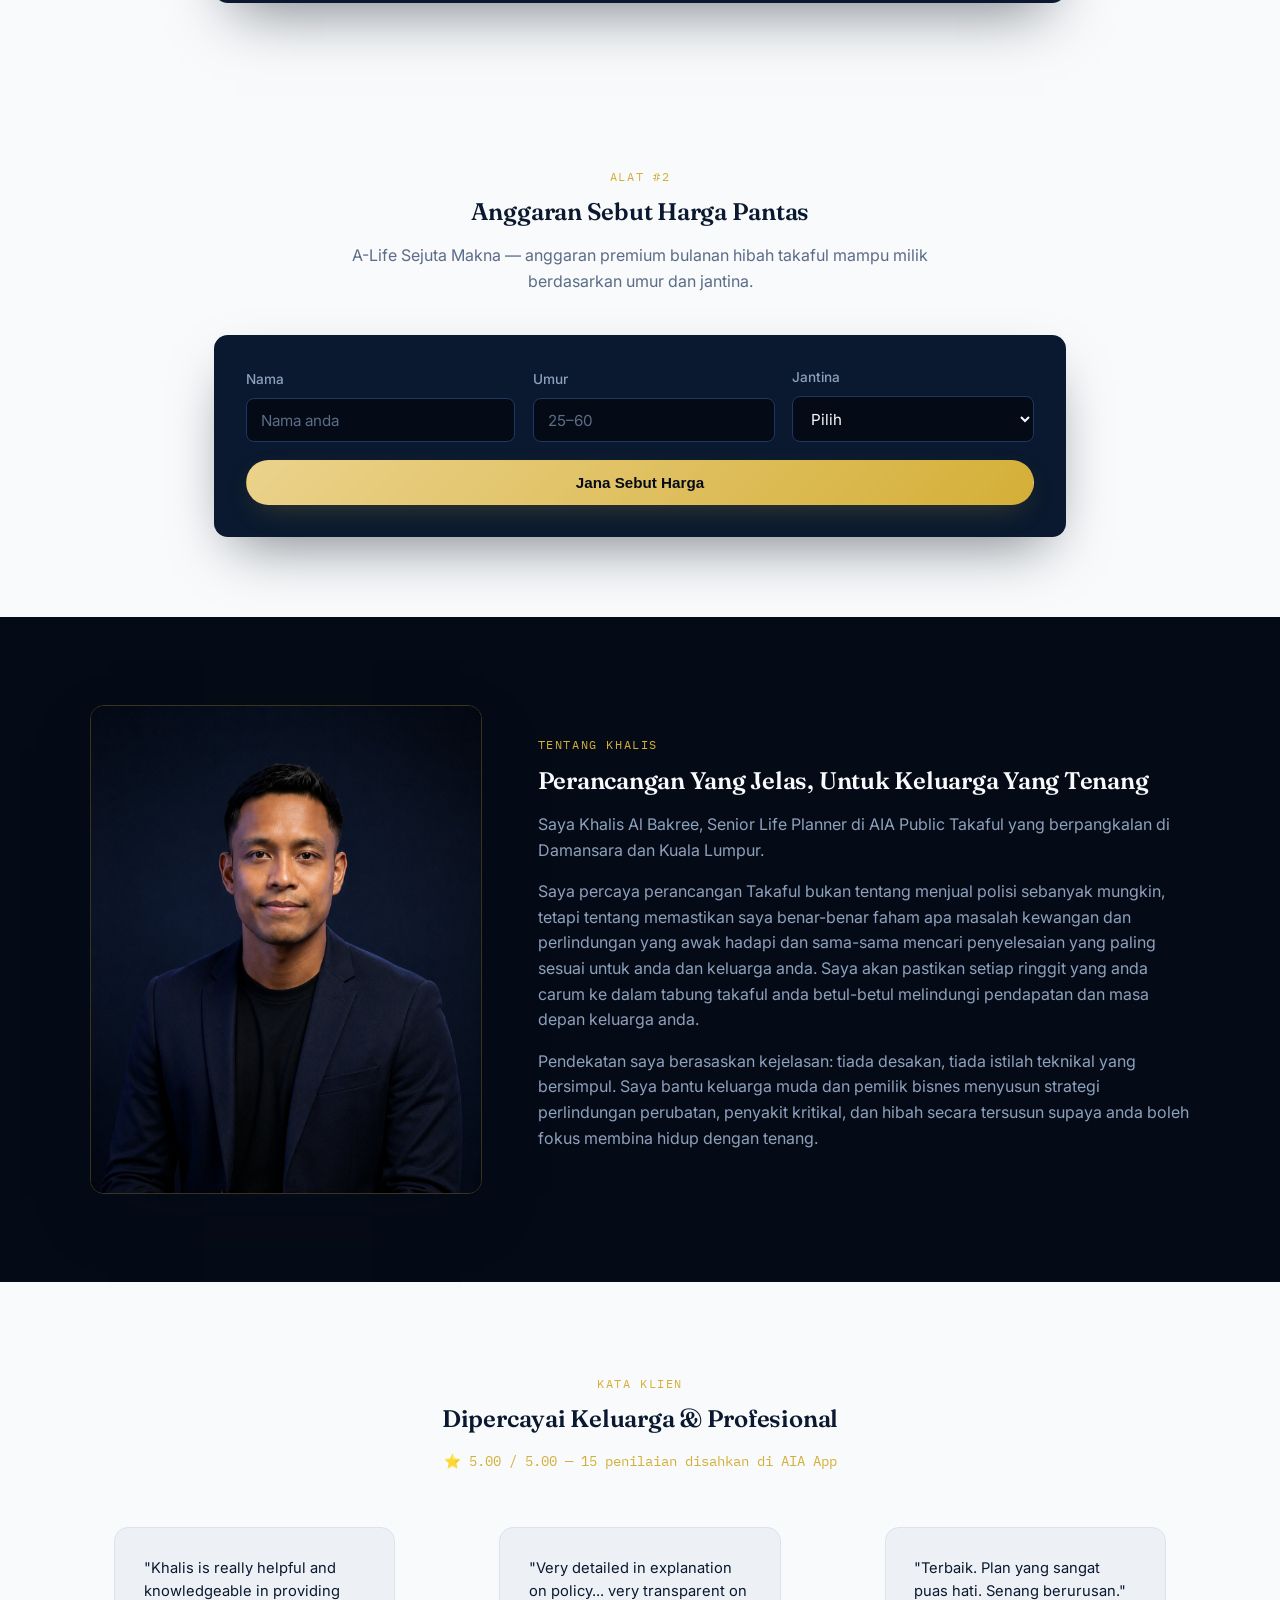
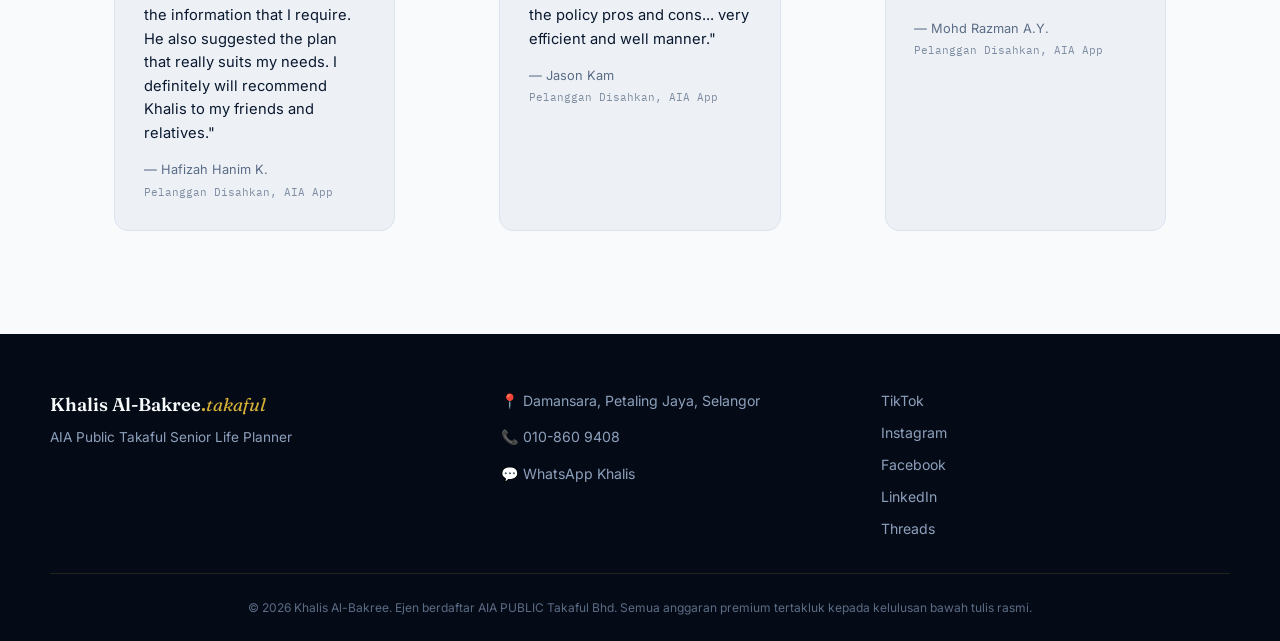
==== commit 8f8fd2a5: "Update index.html" ====
--- a/index.html
+++ b/index.html
@@ -167,7 +167,7 @@
   <div class="section-head">
     <span class="eyebrow">Alat #2</span>
     <h2>Anggaran Sebut Harga Pantas</h2>
-    <p class="section-sub">A-Life Sejuta Makna — anggaran premium bulanan berdasarkan umur dan jantina.</p>
+    <p class="section-sub">A-Life Sejuta Makna — anggaran premium bulanan hibah takaful mampu milik berdasarkan umur dan jantina.</p>
   </div>
 
   <form id="quoteForm" class="tool-form quote-form">
@@ -194,18 +194,21 @@
       <h3>RM350,000 Hibah</h3>
       <p class="premium"><span class="premium-figure" id="premBasic"></span> <span class="premium-unit">/ bulan</span></p>
       <button type="button" class="btn btn-outline btn-full plan-detail-btn" data-plan="basic">Lihat Details Breakdown</button>
+      <a href="#" class="btn btn-gold btn-full plan-wa-btn" data-plan="basic" target="_blank" rel="noopener">Pilih Pakej Ini · WhatsApp</a>
     </div>
     <div class="pricing-card featured" data-plan="standard">
       <span class="plan-tag">Standard</span>
       <h3>RM500,000 Hibah</h3>
       <p class="premium"><span class="premium-figure" id="premStandard"></span> <span class="premium-unit">/ bulan</span></p>
       <button type="button" class="btn btn-outline btn-full plan-detail-btn" data-plan="standard">Lihat Details Breakdown</button>
+      <a href="#" class="btn btn-gold btn-full plan-wa-btn" data-plan="standard" target="_blank" rel="noopener">Pilih Pakej Ini · WhatsApp</a>
     </div>
     <div class="pricing-card" data-plan="premium">
       <span class="plan-tag">Premium</span>
       <h3>RM1,000,000 Hibah</h3>
       <p class="premium"><span class="premium-figure" id="premPremium"></span> <span class="premium-unit">/ bulan</span></p>
       <button type="button" class="btn btn-outline btn-full plan-detail-btn" data-plan="premium">Lihat Details Breakdown</button>
+      <a href="#" class="btn btn-gold btn-full plan-wa-btn" data-plan="premium" target="_blank" rel="noopener">Pilih Pakej Ini · WhatsApp</a>
     </div>
   </div>
   <p class="disclaimer" id="quoteDisclaimer" hidden>Anggaran premium ini adalah untuk tujuan indikatif sahaja dan tertakluk kepada penilaian bawah tulis (underwriting) rasmi oleh AIA PUBLIC Takaful Bhd.</p>
--- a/style.css
+++ b/style.css
@@ -307,6 +307,7 @@
 .pricing-grid{
   display:grid;grid-template-columns:repeat(3,1fr);gap:1.5rem;margin-top:2.5rem;
 }
+.pricing-grid[hidden]{display:none;}
 .pricing-card{
   background:var(--navy-900);
   border:1px solid rgba(212,175,55,0.2);
@@ -338,6 +339,7 @@
   display:flex;align-items:center;justify-content:center;
   padding:1.5rem;z-index:100;
 }
+.modal-overlay[hidden]{display:none;}
 .modal-card{
   background:var(--navy-900);
   border:1px solid rgba(212,175,55,0.3);
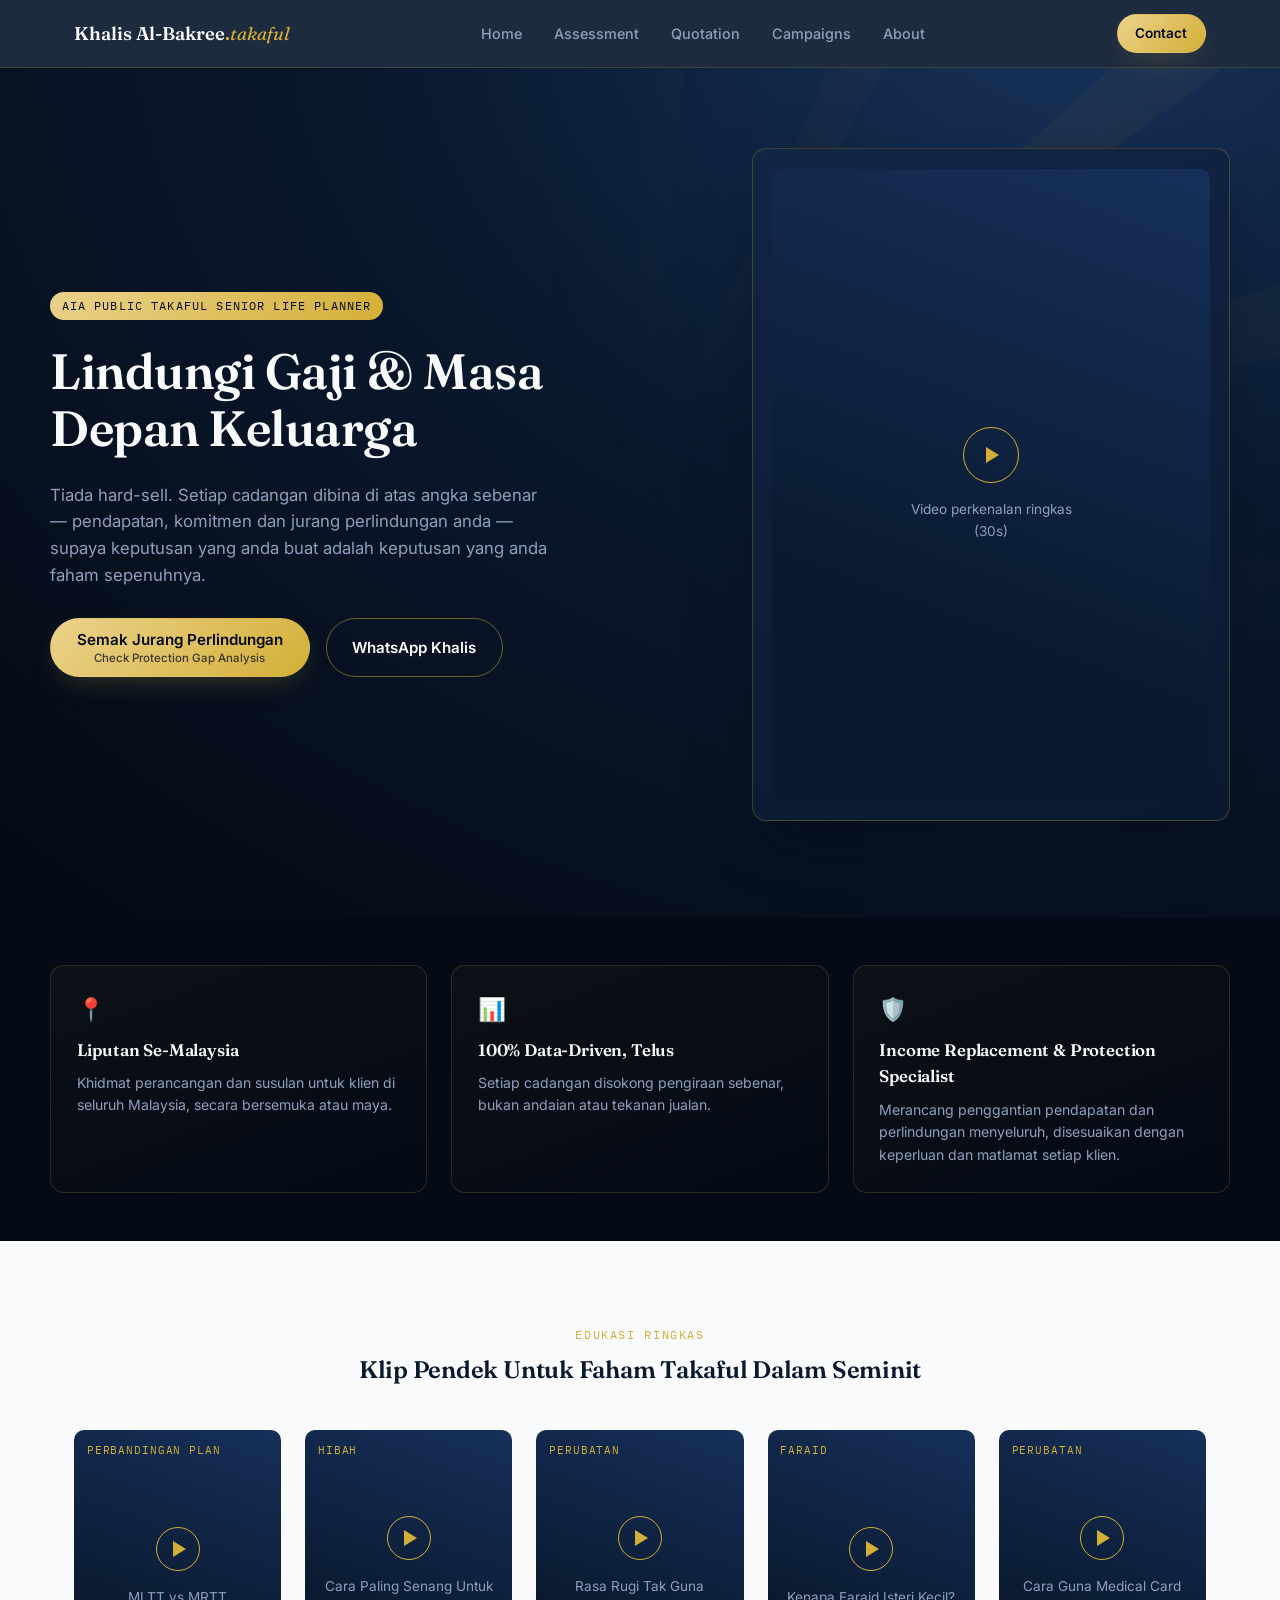
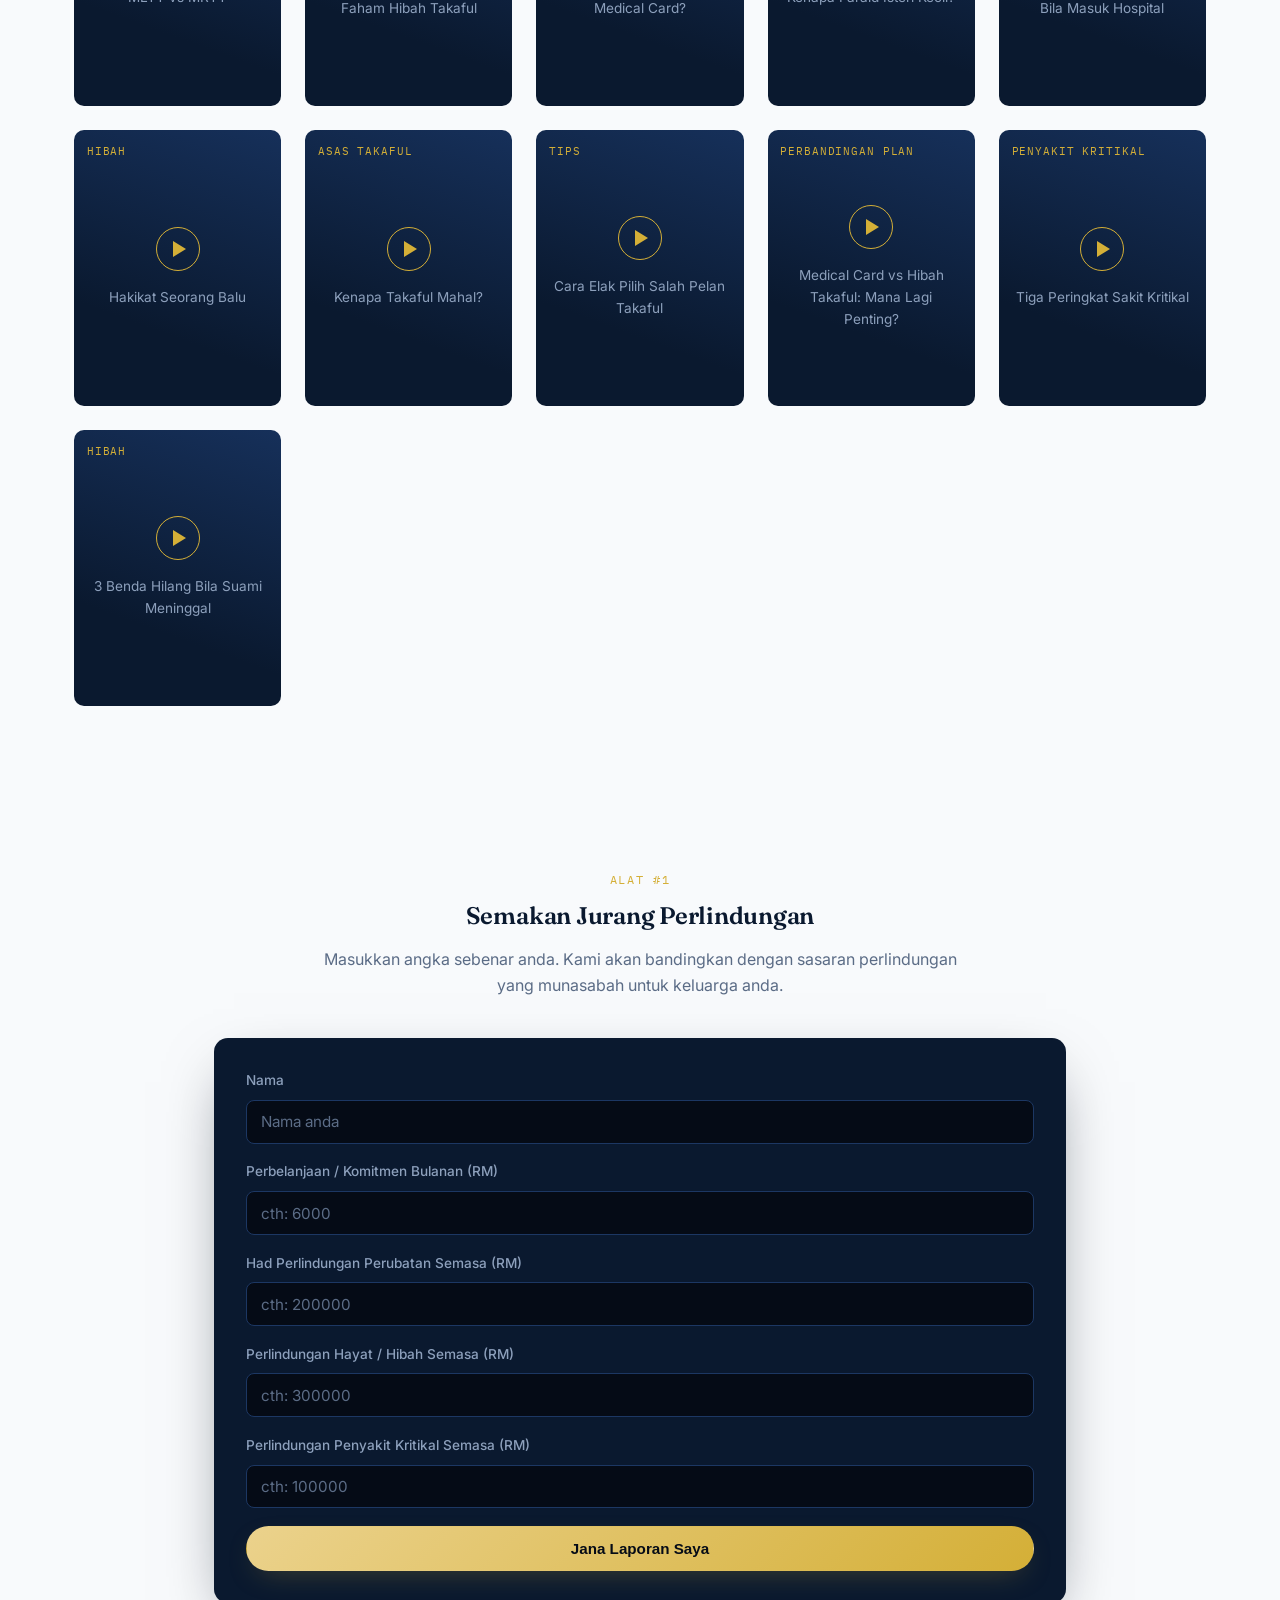
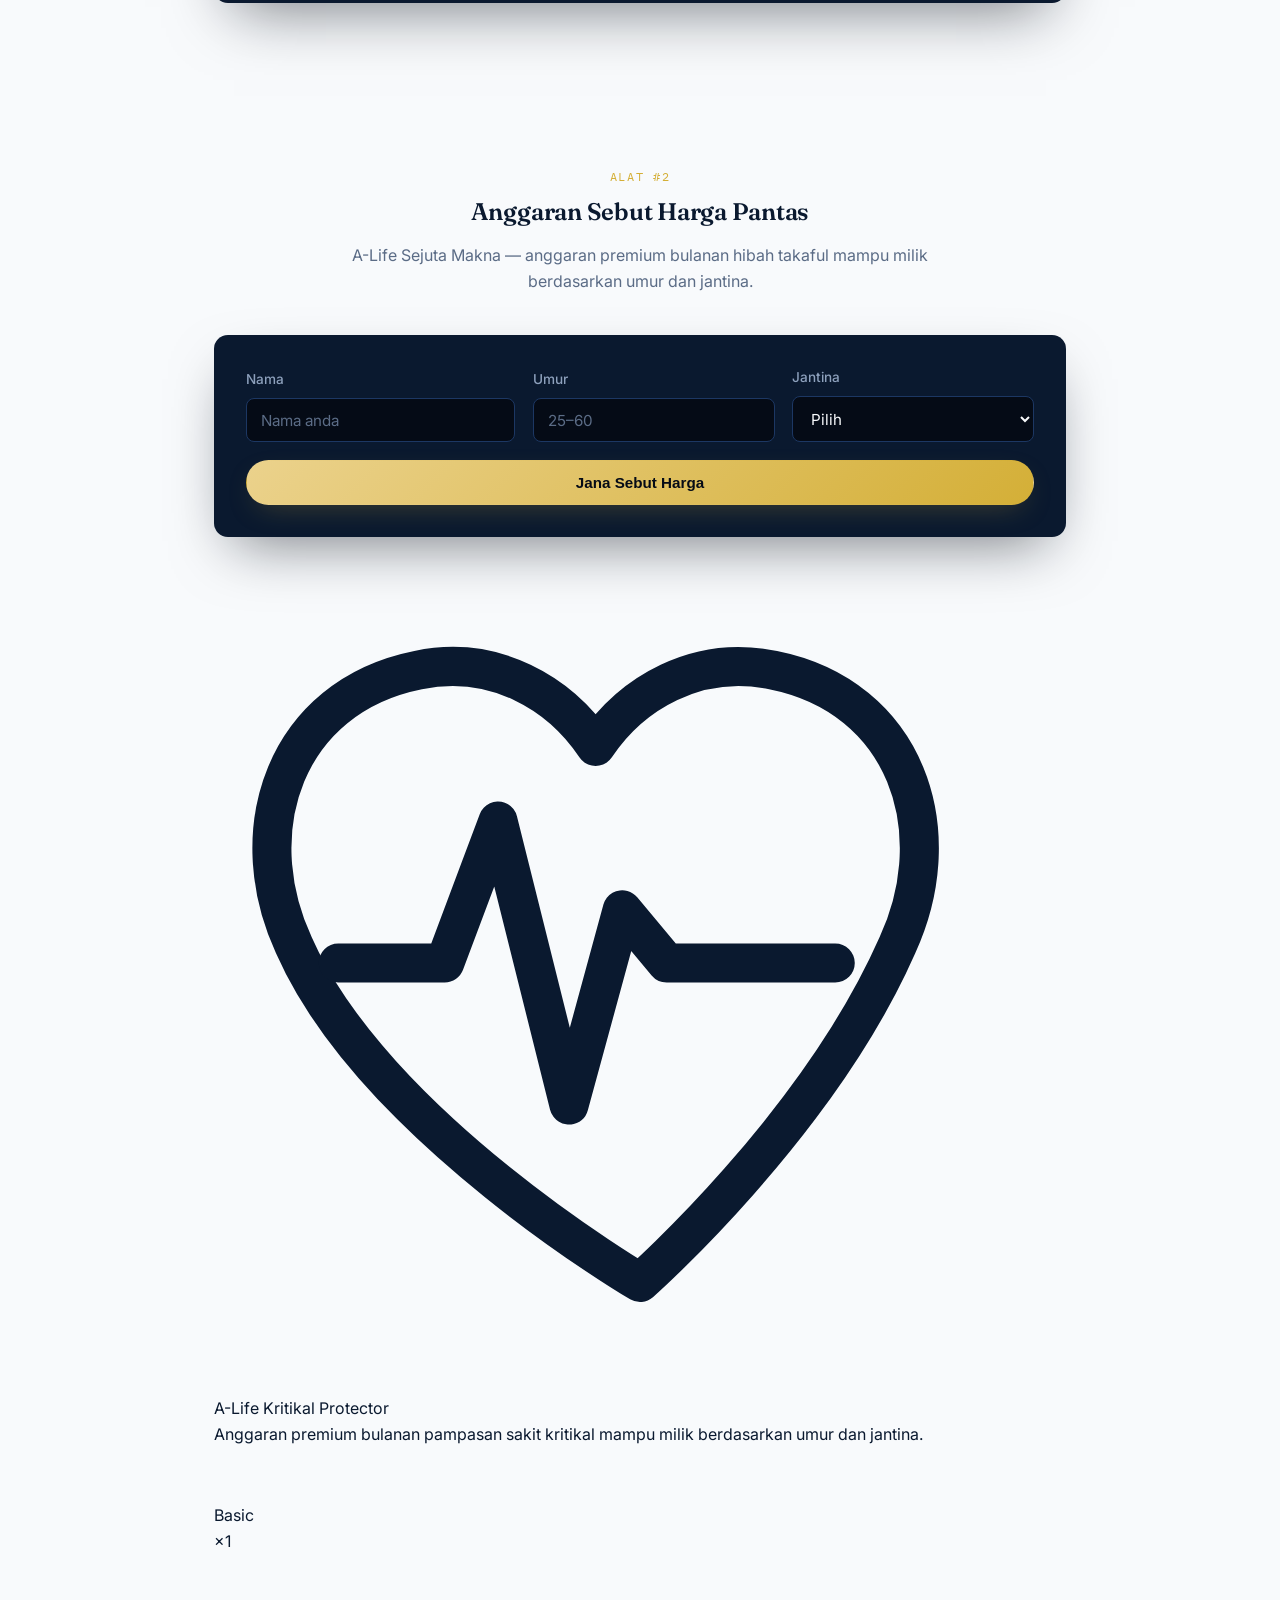
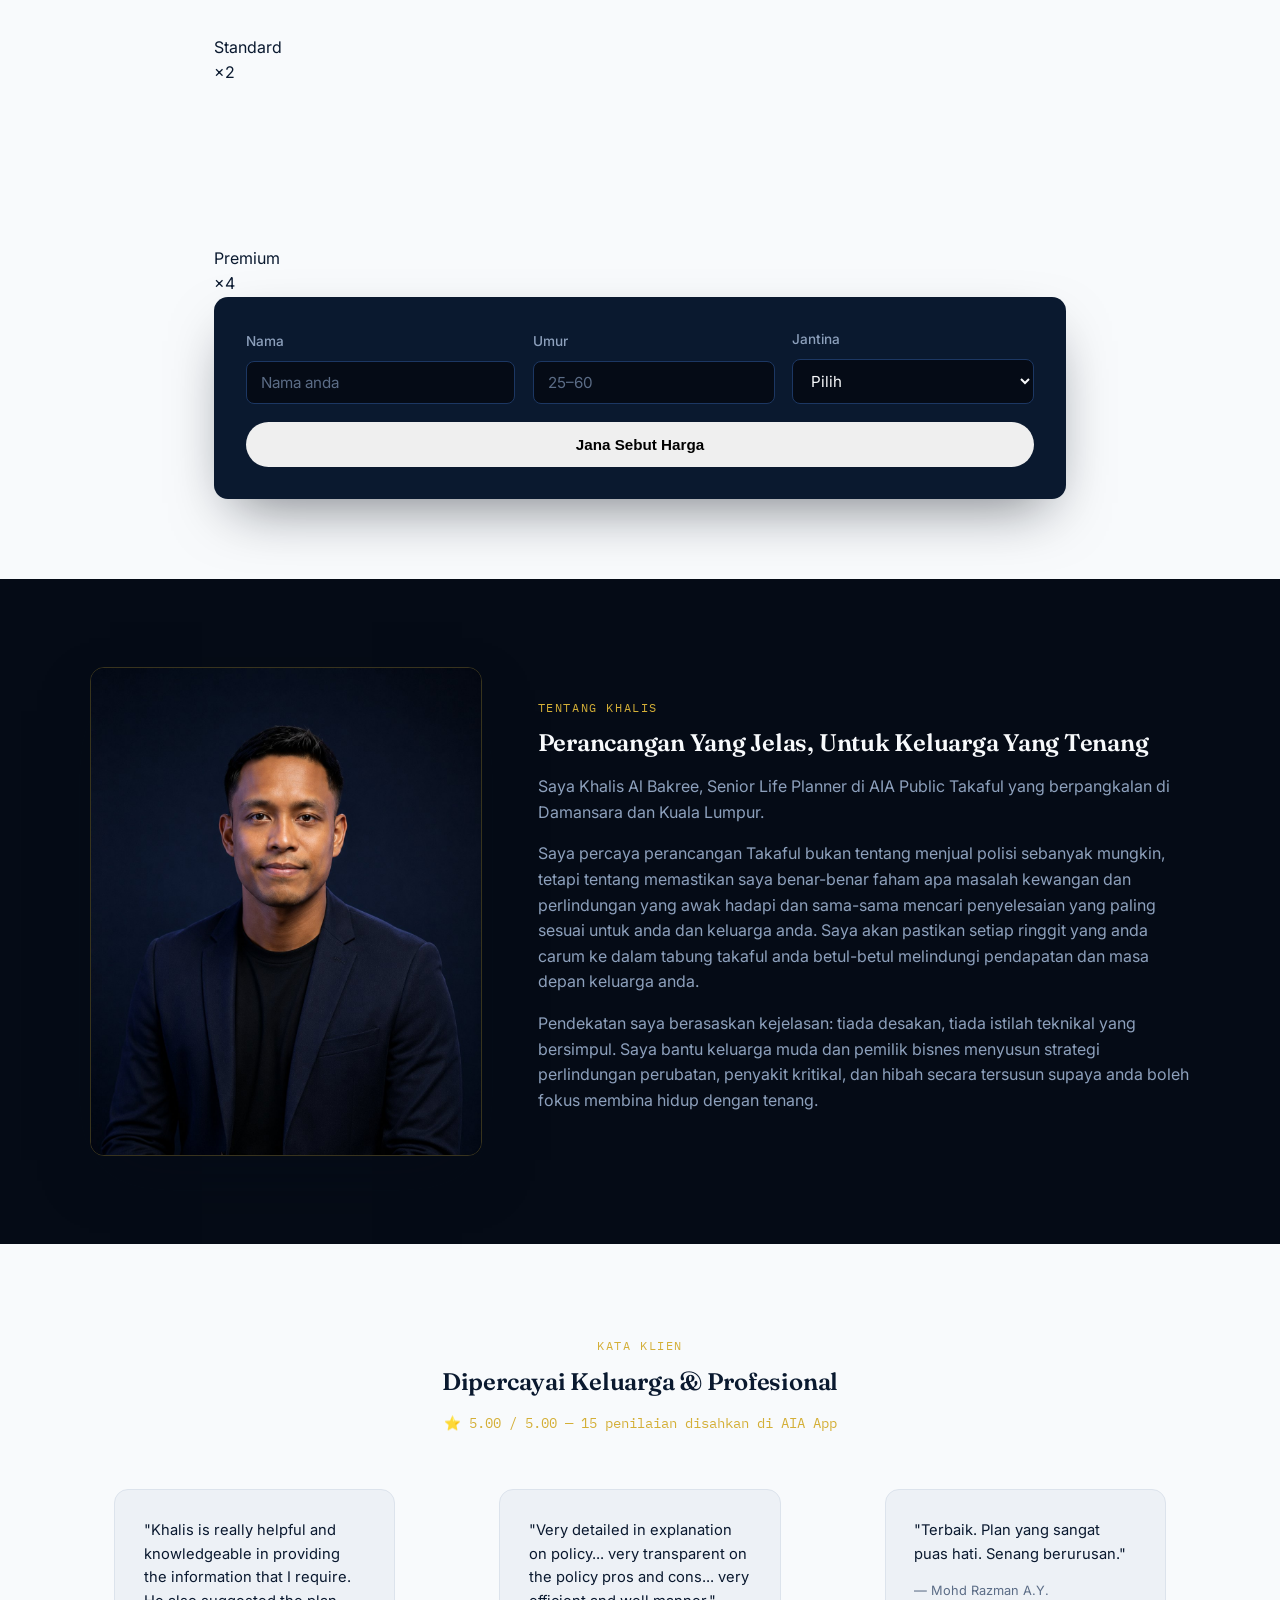
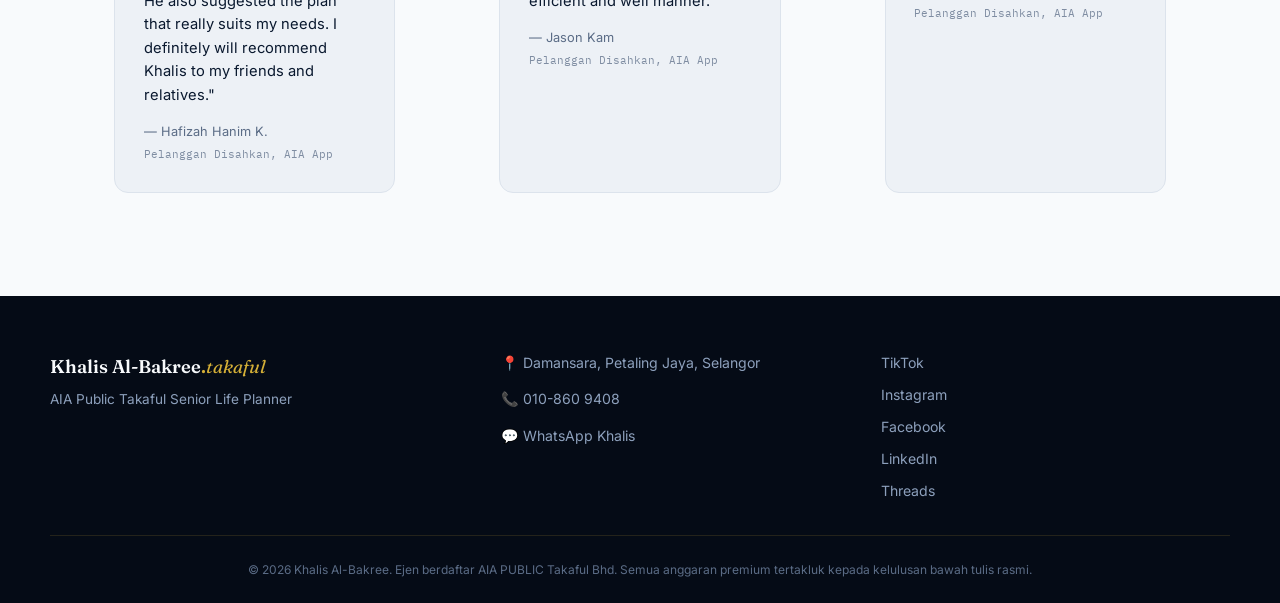
==== commit bbd33d5e: "Update index.html" ====
--- a/index.html
+++ b/index.html
@@ -212,7 +212,91 @@
     </div>
   </div>
   <p class="disclaimer" id="quoteDisclaimer" hidden>Anggaran premium ini adalah untuk tujuan indikatif sahaja dan tertakluk kepada penilaian bawah tulis (underwriting) rasmi oleh AIA PUBLIC Takaful Bhd.</p>
-</section>
+
+  <!-- ============ KRITIKAL PROTECTOR TOOL ============ -->
+  <div class="kritikal-tool">
+    <div class="kritikal-banner">
+      <svg class="kritikal-icon" viewBox="0 0 48 48" fill="none" xmlns="http://www.w3.org/2000/svg" aria-hidden="true">
+        <path d="M24 42s-15-8.8-19.5-19C1.5 16.5 4 9 11.5 7.5c4.3-.9 8 1.3 10 4.3 2-3 5.7-5.2 10-4.3C39 9 41.5 16.5 38.5 23 34 33.2 24 42 24 42z" stroke="currentColor" stroke-width="2.2" stroke-linejoin="round"/>
+        <path d="M7 24h6l3-8 4 16 3-11 2.5 3h9.5" stroke="currentColor" stroke-width="2.2" stroke-linecap="round" stroke-linejoin="round"/>
+      </svg>
+      <div>
+        <span class="kritikal-banner-tag">A-Life Kritikal Protector</span>
+        <p class="kritikal-banner-sub">Anggaran premium bulanan pampasan sakit kritikal mampu milik berdasarkan umur dan jantina.</p>
+      </div>
+    </div>
+
+    <div class="coverage-ladder" aria-hidden="true">
+      <div class="ladder-step">
+        <div class="ladder-bar" style="height:40px;"></div>
+        <span class="ladder-label">Basic<br><span class="ladder-mult">×1</span></span>
+      </div>
+      <div class="ladder-step">
+        <div class="ladder-bar" style="height:80px;"></div>
+        <span class="ladder-label">Standard<br><span class="ladder-mult">×2</span></span>
+      </div>
+      <div class="ladder-step">
+        <div class="ladder-bar" style="height:160px;"></div>
+        <span class="ladder-label">Premium<br><span class="ladder-mult">×4</span></span>
+      </div>
+    </div>
+
+    <form id="kritikalForm" class="tool-form quote-form kritikal-form">
+      <label>Nama
+        <input type="text" id="k-name" placeholder="Nama anda" required>
+      </label>
+      <label>Umur
+        <input type="number" id="k-age" min="25" max="60" placeholder="25–60" required>
+      </label>
+      <label>Jantina
+        <select id="k-gender" required>
+          <option value="">Pilih</option>
+          <option value="male">Lelaki</option>
+          <option value="female">Perempuan</option>
+        </select>
+      </label>
+      <button type="submit" class="btn btn-copper btn-full">Jana Sebut Harga</button>
+    </form>
+    <p class="age-warning" id="kritikalAgeWarning" hidden>Sila masukkan umur di antara 25 hingga 60 tahun.</p>
+
+    <div class="pricing-grid kritikal-grid" id="kritikalPricingGrid" hidden>
+      <div class="pricing-card kritikal-card" data-plan="basic">
+        <span class="plan-tag kritikal-plan-tag">Basic</span>
+        <h3 id="kritikalTitleBasic"></h3>
+        <p class="premium"><span class="premium-figure kritikal-figure" id="kritikalPremBasic"></span> <span class="premium-unit">/ bulan</span></p>
+        <button type="button" class="btn btn-outline btn-full kritikal-detail-btn" data-plan="basic">Lihat Details Breakdown</button>
+        <a href="#" class="btn btn-copper btn-full kritikal-wa-btn" data-plan="basic" target="_blank" rel="noopener">Pilih Pakej Ini · WhatsApp</a>
+      </div>
+      <div class="pricing-card kritikal-card featured-copper" data-plan="standard">
+        <span class="plan-tag kritikal-plan-tag">Standard</span>
+        <h3 id="kritikalTitleStandard"></h3>
+        <p class="premium"><span class="premium-figure kritikal-figure" id="kritikalPremStandard"></span> <span class="premium-unit">/ bulan</span></p>
+        <button type="button" class="btn btn-outline btn-full kritikal-detail-btn" data-plan="standard">Lihat Details Breakdown</button>
+        <a href="#" class="btn btn-copper btn-full kritikal-wa-btn" data-plan="standard" target="_blank" rel="noopener">Pilih Pakej Ini · WhatsApp</a>
+      </div>
+      <div class="pricing-card kritikal-card" data-plan="premium">
+        <span class="plan-tag kritikal-plan-tag">Premium</span>
+        <h3 id="kritikalTitlePremium"></h3>
+        <p class="premium"><span class="premium-figure kritikal-figure" id="kritikalPremPremium"></span> <span class="premium-unit">/ bulan</span></p>
+        <button type="button" class="btn btn-outline btn-full kritikal-detail-btn" data-plan="premium">Lihat Details Breakdown</button>
+        <a href="#" class="btn btn-copper btn-full kritikal-wa-btn" data-plan="premium" target="_blank" rel="noopener">Pilih Pakej Ini · WhatsApp</a>
+      </div>
+    </div>
+    <p class="disclaimer" id="kritikalDisclaimer" hidden>Anggaran premium ini adalah untuk tujuan indikatif sahaja (kadar bukan perokok) dan tertakluk kepada penilaian bawah tulis (underwriting) rasmi oleh AIA PUBLIC Takaful Bhd.</p>
+  </div>
+</section>
+
+<!-- Kritikal Protector Modal -->
+<div class="modal-overlay" id="kritikalModal" hidden>
+  <div class="modal-card kritikal-modal-card">
+    <button class="modal-close" id="kritikalModalClose" aria-label="Tutup">&times;</button>
+    <span class="plan-tag kritikal-plan-tag" id="kritikalModalTag"></span>
+    <h3 id="kritikalModalTitle"></h3>
+    <p class="premium"><span id="kritikalModalPremium"></span> <span class="premium-unit">/ bulan</span></p>
+    <ul class="modal-features" id="kritikalModalFeatures"></ul>
+    <a href="#" id="kritikalModalWhatsapp" target="_blank" rel="noopener" class="btn btn-copper btn-full">Teruskan Melalui WhatsApp</a>
+  </div>
+</div>
 
 <!-- Modal -->
 <div class="modal-overlay" id="planModal" hidden>
@@ -225,6 +309,7 @@
     <a href="#" id="modalWhatsapp" target="_blank" rel="noopener" class="btn btn-gold btn-full">Teruskan Melalui WhatsApp</a>
   </div>
 </div>
+
 
 <!-- ============ ABOUT ============ -->
 <section class="about" id="about">
@@ -291,5 +376,6 @@
 <script src="videos.js"></script>
 <script src="videos-render.js"></script>
 <script src="script.js"></script>
+<script src="kritikal-quote.js"></script>
 </body>
 </html>
--- a/style.css
+++ b/style.css
@@ -330,6 +330,7 @@
   font-family:var(--font-mono);font-size:1.6rem;font-weight:600;color:var(--gold-light);
 }
 .premium-unit{font-size:.85rem;color:var(--muted);}
+.plan-detail-btn{margin-bottom:.7rem;}
 
 /* =============================================================
    MODAL
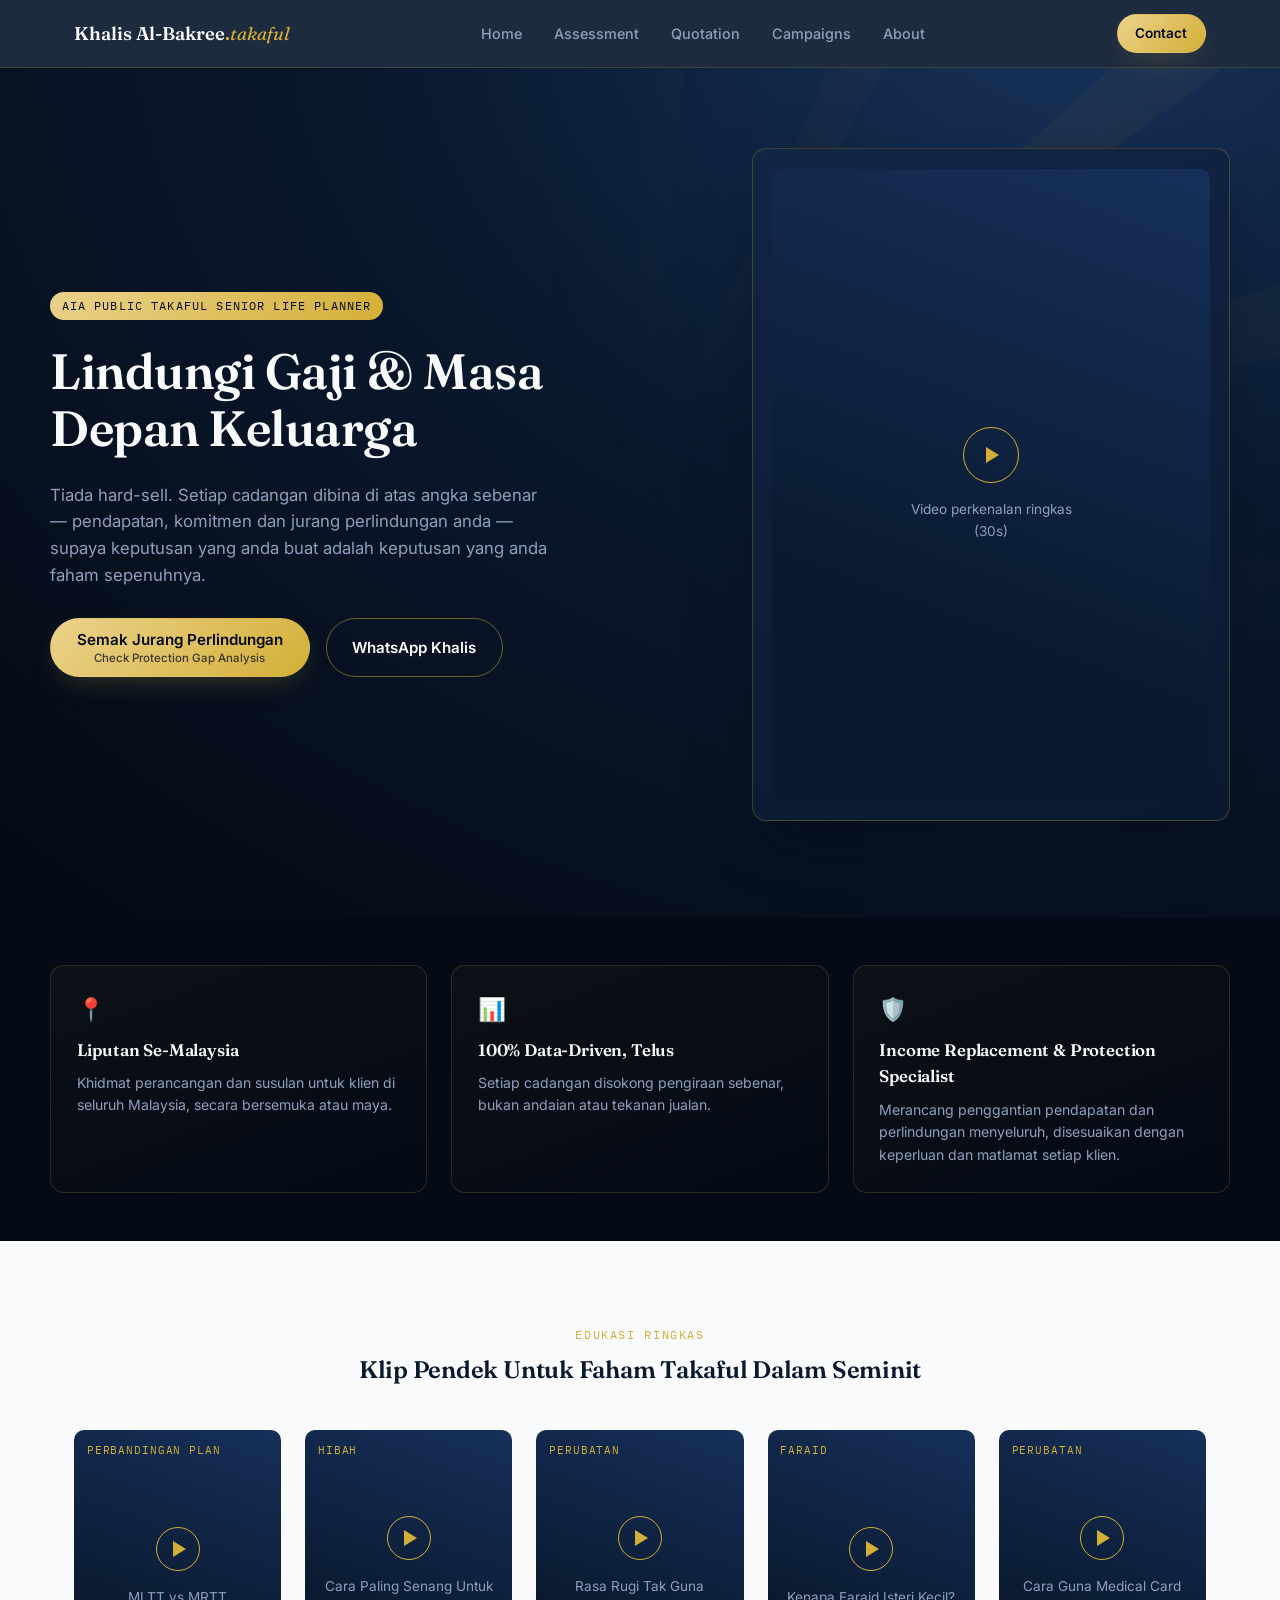
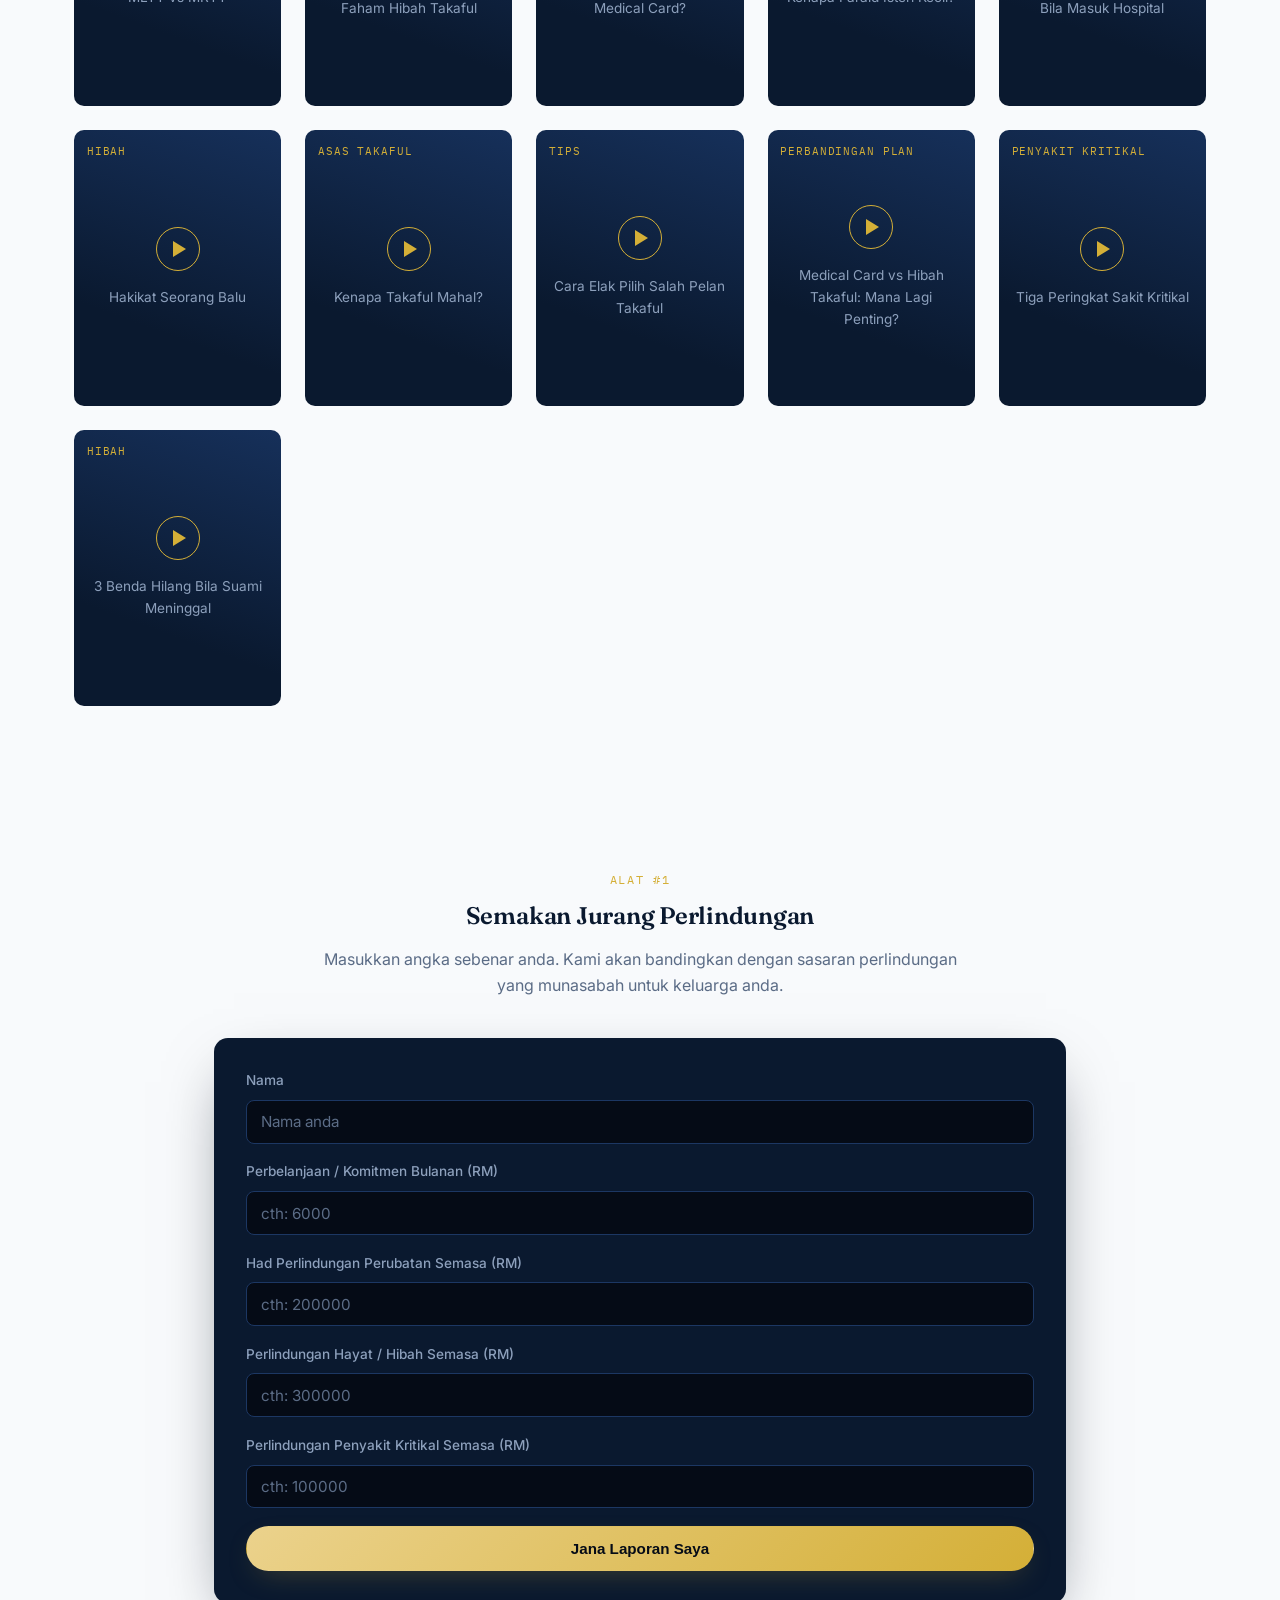
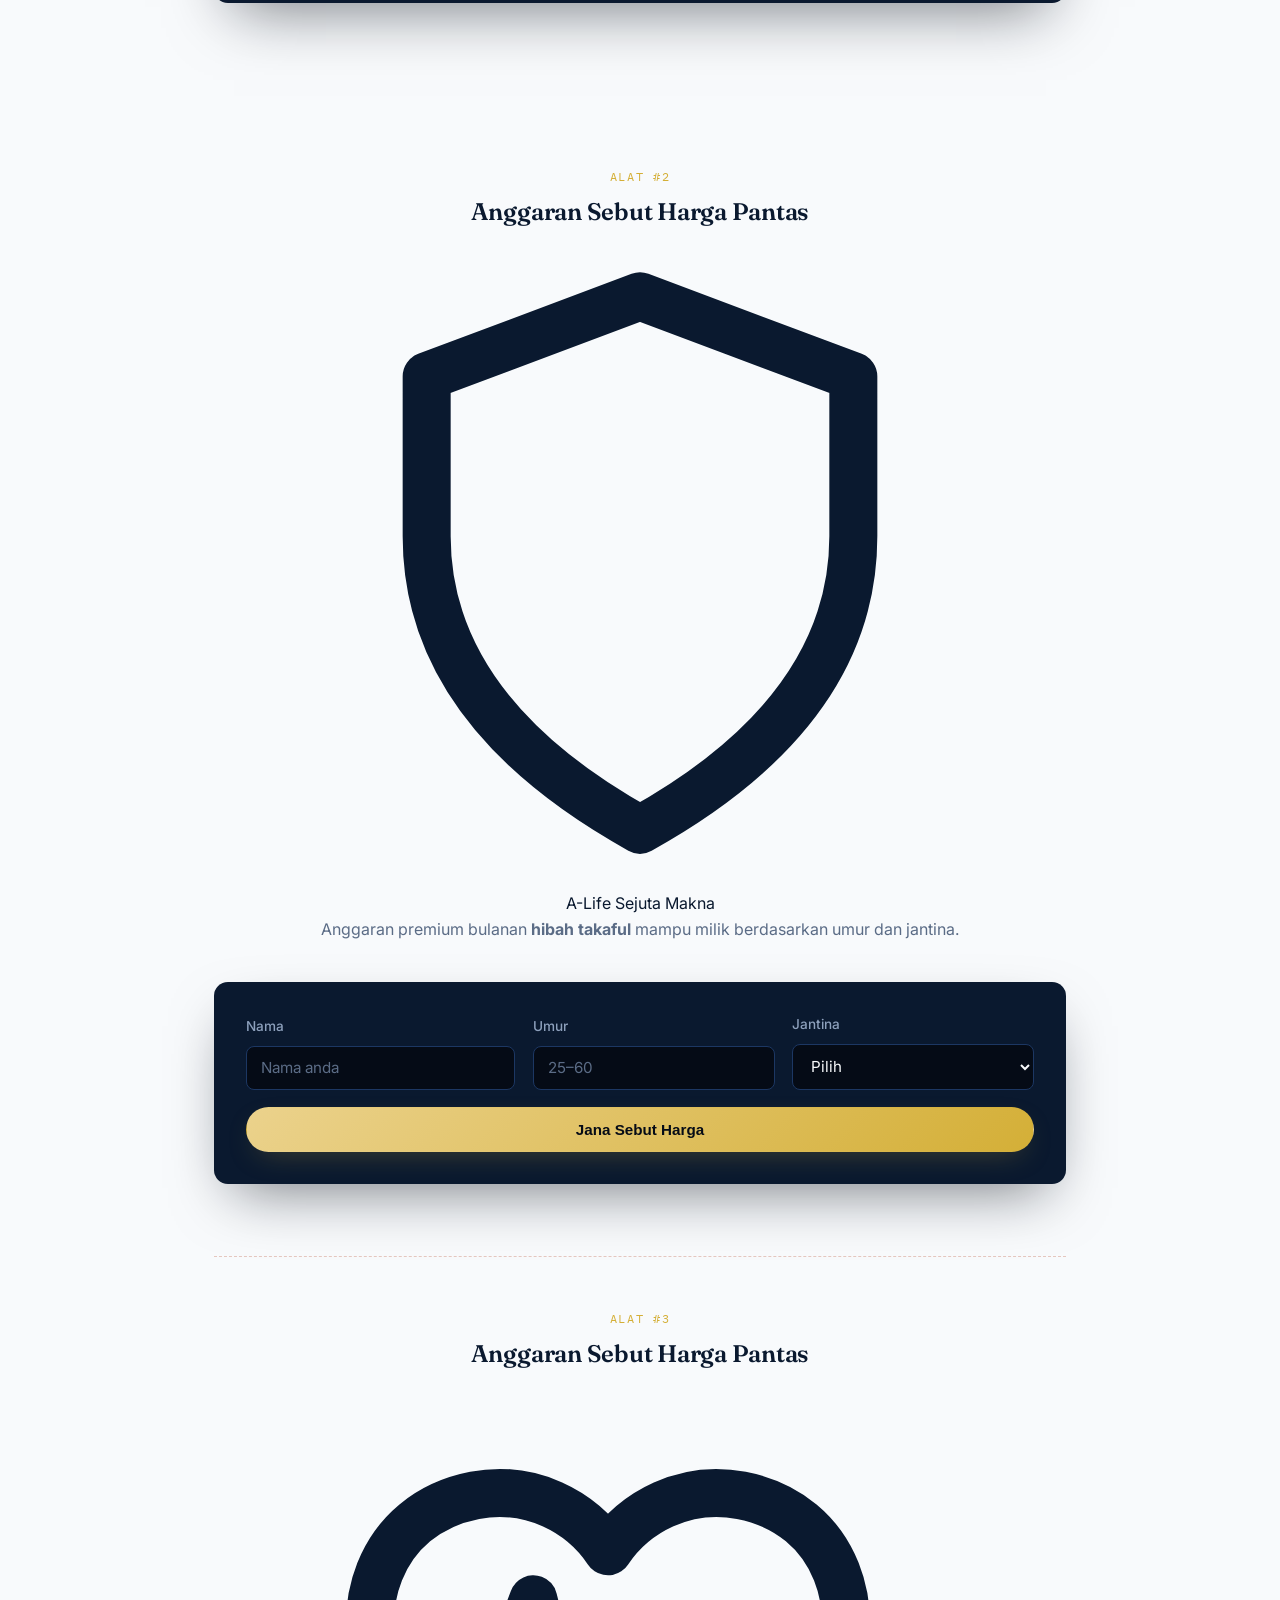
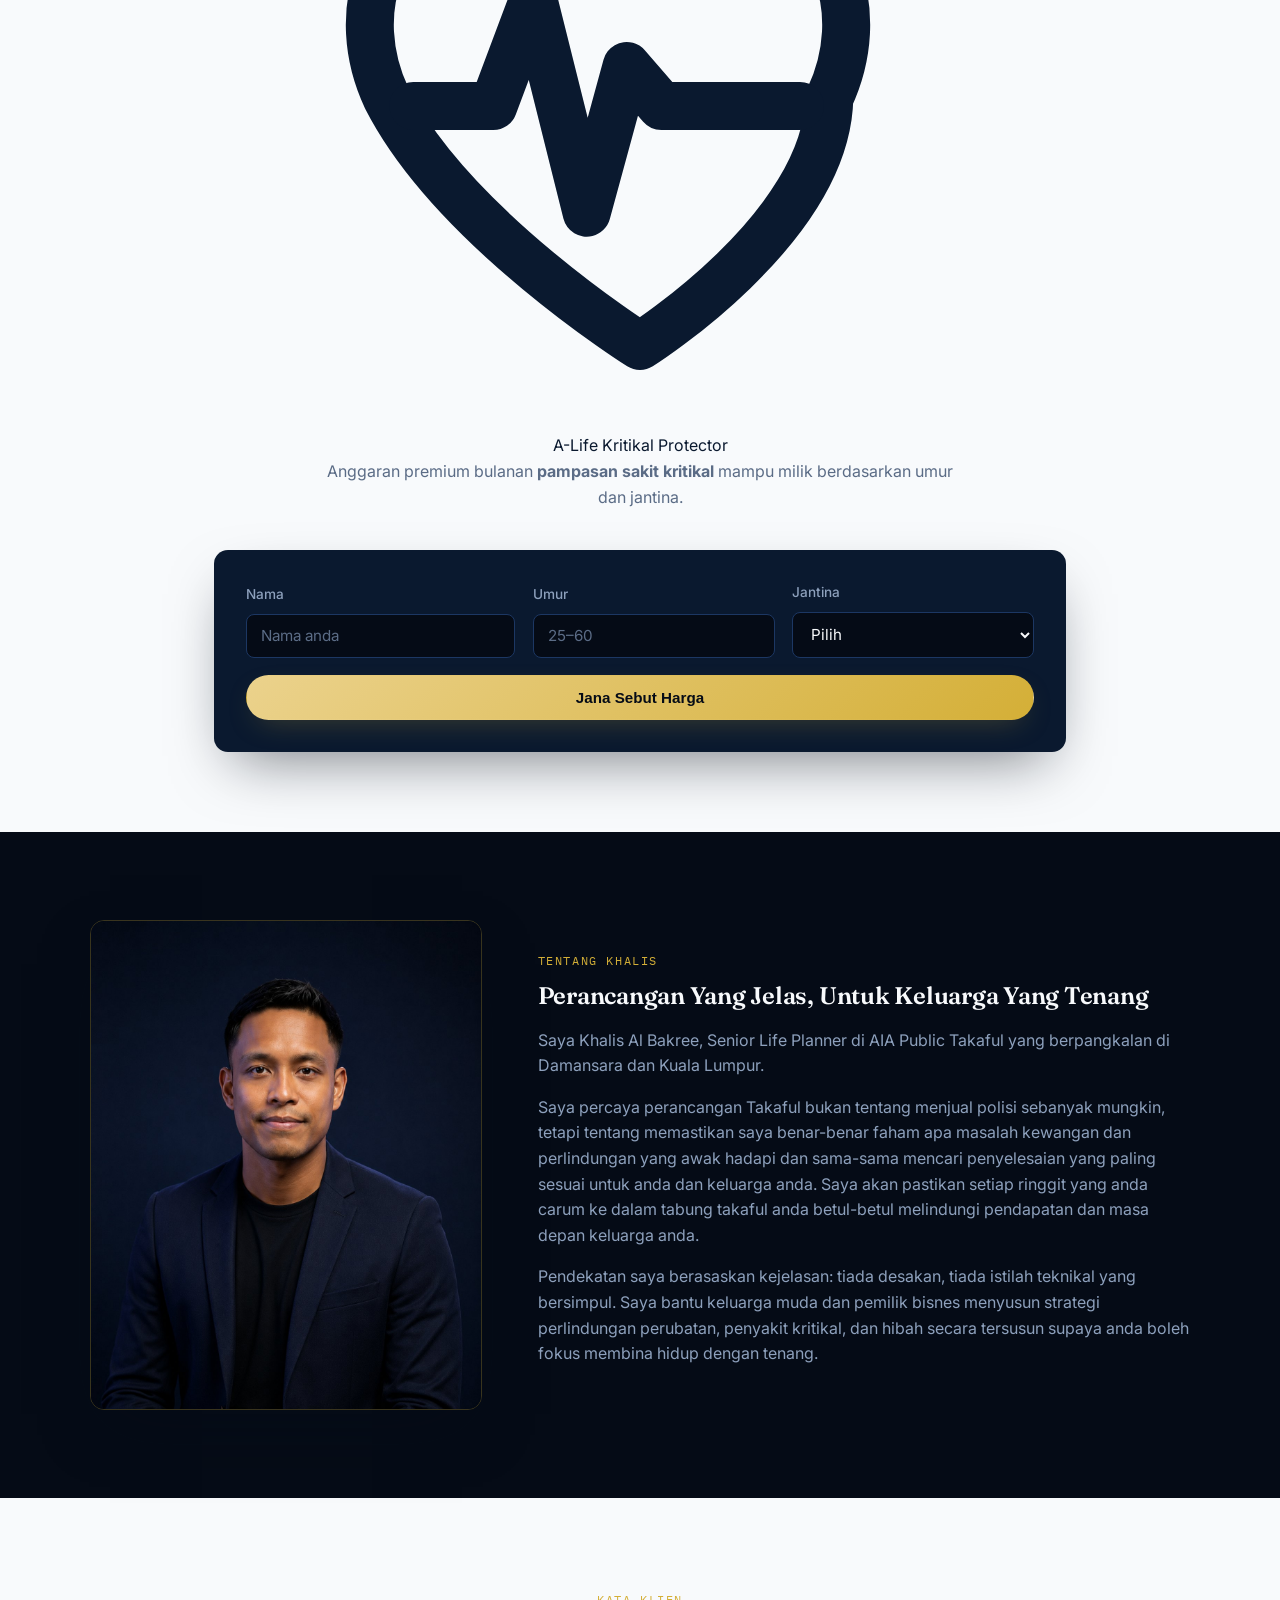
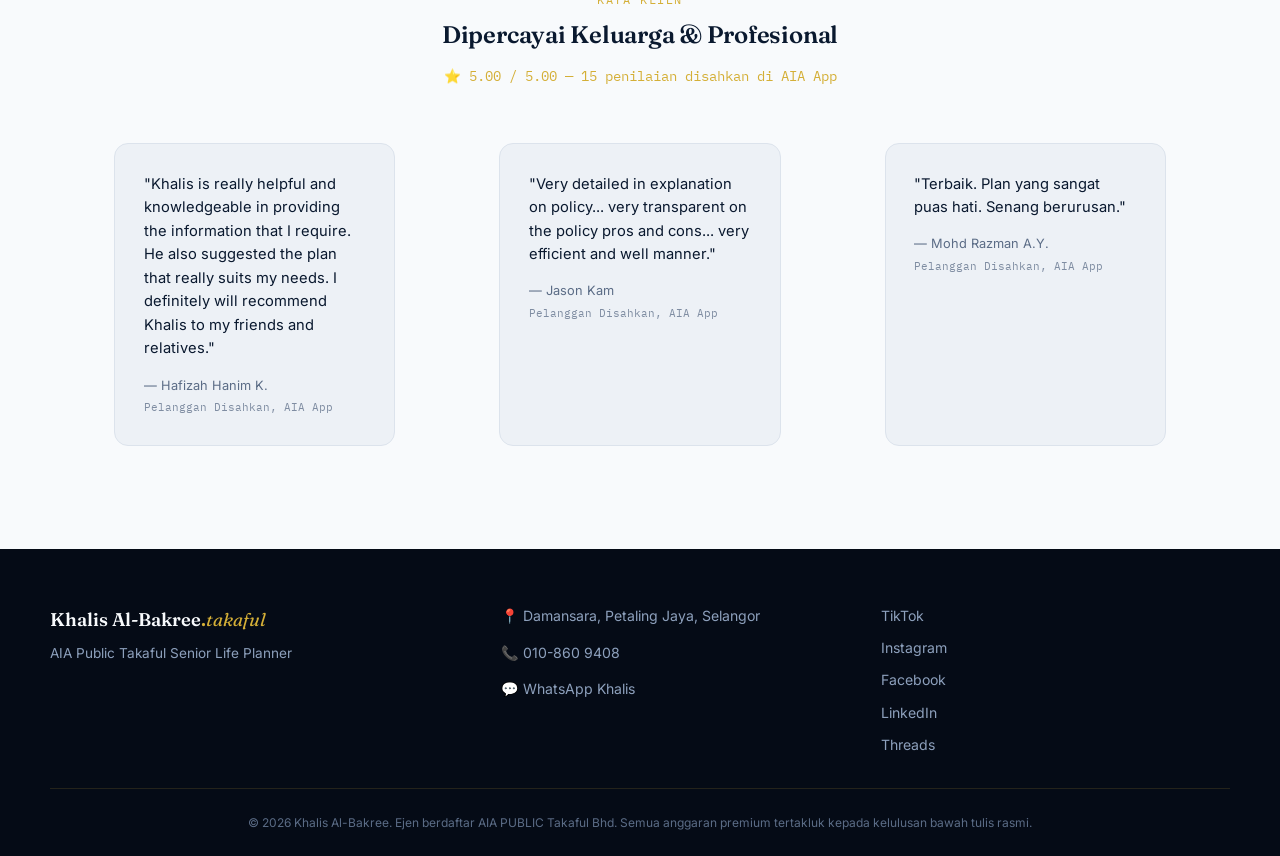
==== commit c42706f8: "Update index.html" ====
--- a/index.html
+++ b/index.html
@@ -167,7 +167,13 @@
   <div class="section-head">
     <span class="eyebrow">Alat #2</span>
     <h2>Anggaran Sebut Harga Pantas</h2>
-    <p class="section-sub">A-Life Sejuta Makna — anggaran premium bulanan hibah takaful mampu milik berdasarkan umur dan jantina.</p>
+    <div class="plan-badge-row">
+      <svg class="plan-icon" viewBox="0 0 24 24" fill="none" xmlns="http://www.w3.org/2000/svg" aria-hidden="true">
+        <path d="M12 2l8 3v6c0 5-3.5 8.5-8 11-4.5-2.5-8-6-8-11V5l8-3z" stroke="currentColor" stroke-width="1.8" stroke-linejoin="round"/>
+      </svg>
+      <span class="plan-badge">A-Life Sejuta Makna</span>
+    </div>
+    <p class="section-sub">Anggaran premium bulanan <strong>hibah takaful</strong> mampu milik berdasarkan umur dan jantina.</p>
   </div>
 
   <form id="quoteForm" class="tool-form quote-form">
@@ -215,33 +221,20 @@
 
   <!-- ============ KRITIKAL PROTECTOR TOOL ============ -->
   <div class="kritikal-tool">
-    <div class="kritikal-banner">
-      <svg class="kritikal-icon" viewBox="0 0 48 48" fill="none" xmlns="http://www.w3.org/2000/svg" aria-hidden="true">
-        <path d="M24 42s-15-8.8-19.5-19C1.5 16.5 4 9 11.5 7.5c4.3-.9 8 1.3 10 4.3 2-3 5.7-5.2 10-4.3C39 9 41.5 16.5 38.5 23 34 33.2 24 42 24 42z" stroke="currentColor" stroke-width="2.2" stroke-linejoin="round"/>
-        <path d="M7 24h6l3-8 4 16 3-11 2.5 3h9.5" stroke="currentColor" stroke-width="2.2" stroke-linecap="round" stroke-linejoin="round"/>
-      </svg>
-      <div>
-        <span class="kritikal-banner-tag">A-Life Kritikal Protector</span>
-        <p class="kritikal-banner-sub">Anggaran premium bulanan pampasan sakit kritikal mampu milik berdasarkan umur dan jantina.</p>
-      </div>
-    </div>
-
-    <div class="coverage-ladder" aria-hidden="true">
-      <div class="ladder-step">
-        <div class="ladder-bar" style="height:40px;"></div>
-        <span class="ladder-label">Basic<br><span class="ladder-mult">×1</span></span>
-      </div>
-      <div class="ladder-step">
-        <div class="ladder-bar" style="height:80px;"></div>
-        <span class="ladder-label">Standard<br><span class="ladder-mult">×2</span></span>
-      </div>
-      <div class="ladder-step">
-        <div class="ladder-bar" style="height:160px;"></div>
-        <span class="ladder-label">Premium<br><span class="ladder-mult">×4</span></span>
-      </div>
-    </div>
-
-    <form id="kritikalForm" class="tool-form quote-form kritikal-form">
+    <div class="section-head">
+      <span class="eyebrow">Alat #3</span>
+      <h2>Anggaran Sebut Harga Pantas</h2>
+      <div class="plan-badge-row">
+        <svg class="plan-icon" viewBox="0 0 24 24" fill="none" xmlns="http://www.w3.org/2000/svg" aria-hidden="true">
+          <path d="M12 21s-7-4.4-9.5-9.3C1 8.5 2.2 4.8 5.8 4.1c2.1-.4 4 .6 5 2.1 1-1.5 2.9-2.5 5-2.1 3.6.7 4.8 4.4 3.3 7.6C19 16.6 12 21 12 21z" stroke="currentColor" stroke-width="1.8" stroke-linejoin="round"/>
+          <path d="M3.5 12h3l1.5-4 2 8 1.5-5.5 1.3 1.5h5.2" stroke="currentColor" stroke-width="1.8" stroke-linecap="round" stroke-linejoin="round"/>
+        </svg>
+        <span class="plan-badge">A-Life Kritikal Protector</span>
+      </div>
+      <p class="section-sub">Anggaran premium bulanan <strong>pampasan sakit kritikal</strong> mampu milik berdasarkan umur dan jantina.</p>
+    </div>
+
+    <form id="kritikalForm" class="tool-form quote-form">
       <label>Nama
         <input type="text" id="k-name" placeholder="Nama anda" required>
       </label>
@@ -255,31 +248,31 @@
           <option value="female">Perempuan</option>
         </select>
       </label>
-      <button type="submit" class="btn btn-copper btn-full">Jana Sebut Harga</button>
+      <button type="submit" class="btn btn-gold btn-full">Jana Sebut Harga</button>
     </form>
     <p class="age-warning" id="kritikalAgeWarning" hidden>Sila masukkan umur di antara 25 hingga 60 tahun.</p>
 
-    <div class="pricing-grid kritikal-grid" id="kritikalPricingGrid" hidden>
-      <div class="pricing-card kritikal-card" data-plan="basic">
-        <span class="plan-tag kritikal-plan-tag">Basic</span>
+    <div class="pricing-grid" id="kritikalPricingGrid" hidden>
+      <div class="pricing-card" data-plan="basic">
+        <span class="plan-tag">Basic</span>
         <h3 id="kritikalTitleBasic"></h3>
-        <p class="premium"><span class="premium-figure kritikal-figure" id="kritikalPremBasic"></span> <span class="premium-unit">/ bulan</span></p>
+        <p class="premium"><span class="premium-figure" id="kritikalPremBasic"></span> <span class="premium-unit">/ bulan</span></p>
         <button type="button" class="btn btn-outline btn-full kritikal-detail-btn" data-plan="basic">Lihat Details Breakdown</button>
-        <a href="#" class="btn btn-copper btn-full kritikal-wa-btn" data-plan="basic" target="_blank" rel="noopener">Pilih Pakej Ini · WhatsApp</a>
-      </div>
-      <div class="pricing-card kritikal-card featured-copper" data-plan="standard">
-        <span class="plan-tag kritikal-plan-tag">Standard</span>
+        <a href="#" class="btn btn-gold btn-full kritikal-wa-btn" data-plan="basic" target="_blank" rel="noopener">Pilih Pakej Ini · WhatsApp</a>
+      </div>
+      <div class="pricing-card featured" data-plan="standard">
+        <span class="plan-tag">Standard</span>
         <h3 id="kritikalTitleStandard"></h3>
-        <p class="premium"><span class="premium-figure kritikal-figure" id="kritikalPremStandard"></span> <span class="premium-unit">/ bulan</span></p>
+        <p class="premium"><span class="premium-figure" id="kritikalPremStandard"></span> <span class="premium-unit">/ bulan</span></p>
         <button type="button" class="btn btn-outline btn-full kritikal-detail-btn" data-plan="standard">Lihat Details Breakdown</button>
-        <a href="#" class="btn btn-copper btn-full kritikal-wa-btn" data-plan="standard" target="_blank" rel="noopener">Pilih Pakej Ini · WhatsApp</a>
-      </div>
-      <div class="pricing-card kritikal-card" data-plan="premium">
-        <span class="plan-tag kritikal-plan-tag">Premium</span>
+        <a href="#" class="btn btn-gold btn-full kritikal-wa-btn" data-plan="standard" target="_blank" rel="noopener">Pilih Pakej Ini · WhatsApp</a>
+      </div>
+      <div class="pricing-card" data-plan="premium">
+        <span class="plan-tag">Premium</span>
         <h3 id="kritikalTitlePremium"></h3>
-        <p class="premium"><span class="premium-figure kritikal-figure" id="kritikalPremPremium"></span> <span class="premium-unit">/ bulan</span></p>
+        <p class="premium"><span class="premium-figure" id="kritikalPremPremium"></span> <span class="premium-unit">/ bulan</span></p>
         <button type="button" class="btn btn-outline btn-full kritikal-detail-btn" data-plan="premium">Lihat Details Breakdown</button>
-        <a href="#" class="btn btn-copper btn-full kritikal-wa-btn" data-plan="premium" target="_blank" rel="noopener">Pilih Pakej Ini · WhatsApp</a>
+        <a href="#" class="btn btn-gold btn-full kritikal-wa-btn" data-plan="premium" target="_blank" rel="noopener">Pilih Pakej Ini · WhatsApp</a>
       </div>
     </div>
     <p class="disclaimer" id="kritikalDisclaimer" hidden>Anggaran premium ini adalah untuk tujuan indikatif sahaja (kadar bukan perokok) dan tertakluk kepada penilaian bawah tulis (underwriting) rasmi oleh AIA PUBLIC Takaful Bhd.</p>
@@ -288,13 +281,13 @@
 
 <!-- Kritikal Protector Modal -->
 <div class="modal-overlay" id="kritikalModal" hidden>
-  <div class="modal-card kritikal-modal-card">
+  <div class="modal-card">
     <button class="modal-close" id="kritikalModalClose" aria-label="Tutup">&times;</button>
-    <span class="plan-tag kritikal-plan-tag" id="kritikalModalTag"></span>
+    <span class="plan-tag" id="kritikalModalTag"></span>
     <h3 id="kritikalModalTitle"></h3>
     <p class="premium"><span id="kritikalModalPremium"></span> <span class="premium-unit">/ bulan</span></p>
     <ul class="modal-features" id="kritikalModalFeatures"></ul>
-    <a href="#" id="kritikalModalWhatsapp" target="_blank" rel="noopener" class="btn btn-copper btn-full">Teruskan Melalui WhatsApp</a>
+    <a href="#" id="kritikalModalWhatsapp" target="_blank" rel="noopener" class="btn btn-gold btn-full">Teruskan Melalui WhatsApp</a>
   </div>
 </div>
 
--- a/style.css
+++ b/style.css
@@ -9,6 +9,9 @@
   --gold:#D4AF37;
   --gold-light:#EBD28C;
   --gold-dim: rgba(212,175,55,0.35);
+  --copper:#C1694F;
+  --copper-light:#E3A98C;
+  --copper-dim: rgba(193,105,79,0.35);
   --paper:#F8FAFC;
   --paper-dim:#EDF1F6;
   --ink:#0A192F;
@@ -91,6 +94,12 @@
   box-shadow:0 10px 30px -12px var(--gold-dim);
 }
 .btn-gold:hover{box-shadow:0 14px 34px -10px var(--gold-dim);}
+.btn-copper{
+  background:linear-gradient(135deg, var(--copper-light), var(--copper));
+  color:#1A0D08;
+  box-shadow:0 10px 30px -12px var(--copper-dim);
+}
+.btn-copper:hover{box-shadow:0 14px 34px -10px var(--copper-dim);}
 .btn-outline{
   background:transparent;
   border-color:var(--gold-dim);
@@ -333,6 +342,61 @@
 .plan-detail-btn{margin-bottom:.7rem;}
 
 /* =============================================================
+   KRITIKAL PROTECTOR TOOL — distinct copper accent
+============================================================= */
+.kritikal-tool{
+  margin-top:4.5rem;
+  padding-top:3rem;
+  border-top:1px dashed var(--copper-dim);
+}
+.kritikal-banner{
+  display:flex;align-items:center;gap:1.1rem;
+  background:linear-gradient(135deg, var(--copper), #8f4634);
+  border-radius:var(--radius);
+  padding:1.4rem 1.7rem;
+  margin-bottom:2rem;
+  box-shadow:0 16px 40px -18px var(--copper-dim);
+}
+.kritikal-icon{
+  width:38px;height:38px;flex-shrink:0;color:var(--paper);
+}
+.kritikal-banner-tag{
+  display:block;
+  font-family:var(--font-display);font-style:italic;font-weight:600;
+  font-size:1.15rem;color:var(--paper);margin-bottom:.3rem;
+}
+.kritikal-banner-sub{color:rgba(255,255,255,0.85);font-size:.85rem;margin:0;}
+
+.coverage-ladder{
+  display:flex;align-items:flex-end;justify-content:center;
+  gap:2rem;margin:0 auto 2.5rem;padding-top:1rem;
+}
+.ladder-step{display:flex;flex-direction:column;align-items:center;gap:.6rem;}
+.ladder-bar{
+  width:52px;border-radius:8px 8px 3px 3px;
+  background:linear-gradient(180deg, var(--copper-light), var(--copper));
+}
+.ladder-label{
+  font-size:.8rem;color:var(--muted-dark);text-align:center;line-height:1.4;
+}
+.ladder-mult{
+  font-family:var(--font-mono);color:var(--copper);font-weight:600;font-size:.78rem;
+}
+
+.kritikal-form{border:1px solid var(--copper-dim);}
+.kritikal-form input:focus, .kritikal-form select:focus{border-color:var(--copper);}
+
+.kritikal-card{border-color:var(--copper-dim);}
+.kritikal-card.featured-copper{
+  border-color:var(--copper);
+  transform:scale(1.04);
+  box-shadow:0 16px 40px -18px var(--copper-dim);
+}
+.kritikal-plan-tag{color:var(--copper-light);}
+.kritikal-figure{color:var(--copper-light);}
+.kritikal-modal-card{border-color:var(--copper-dim);}
+
+/* =============================================================
    MODAL
 ============================================================= */
 .modal-overlay{
@@ -481,6 +545,7 @@
   .footer-inner{grid-template-columns:1fr;text-align:center;}
   .footer-social{align-items:center;}
   .pricing-card.featured{transform:none;}
+  .kritikal-card.featured-copper{transform:none;}
 }
 @media (max-width:720px){
   .main-nav{
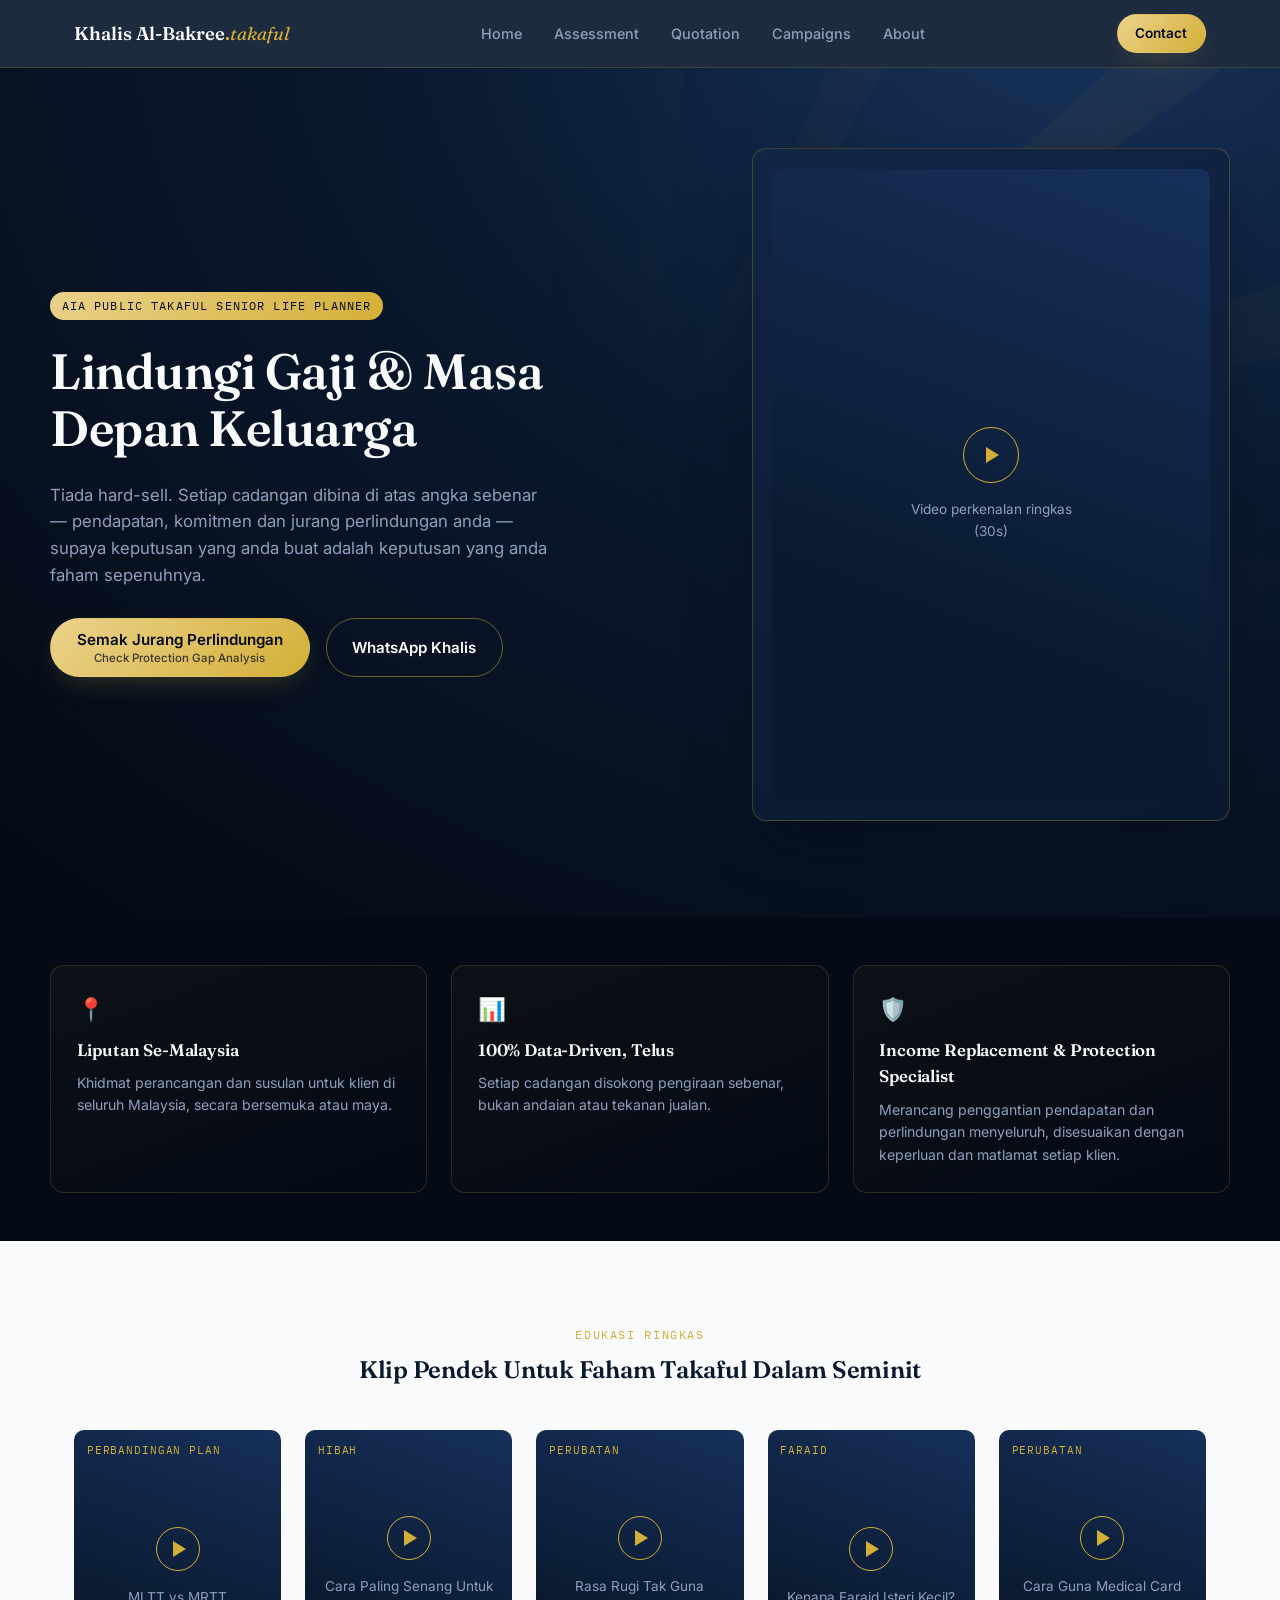
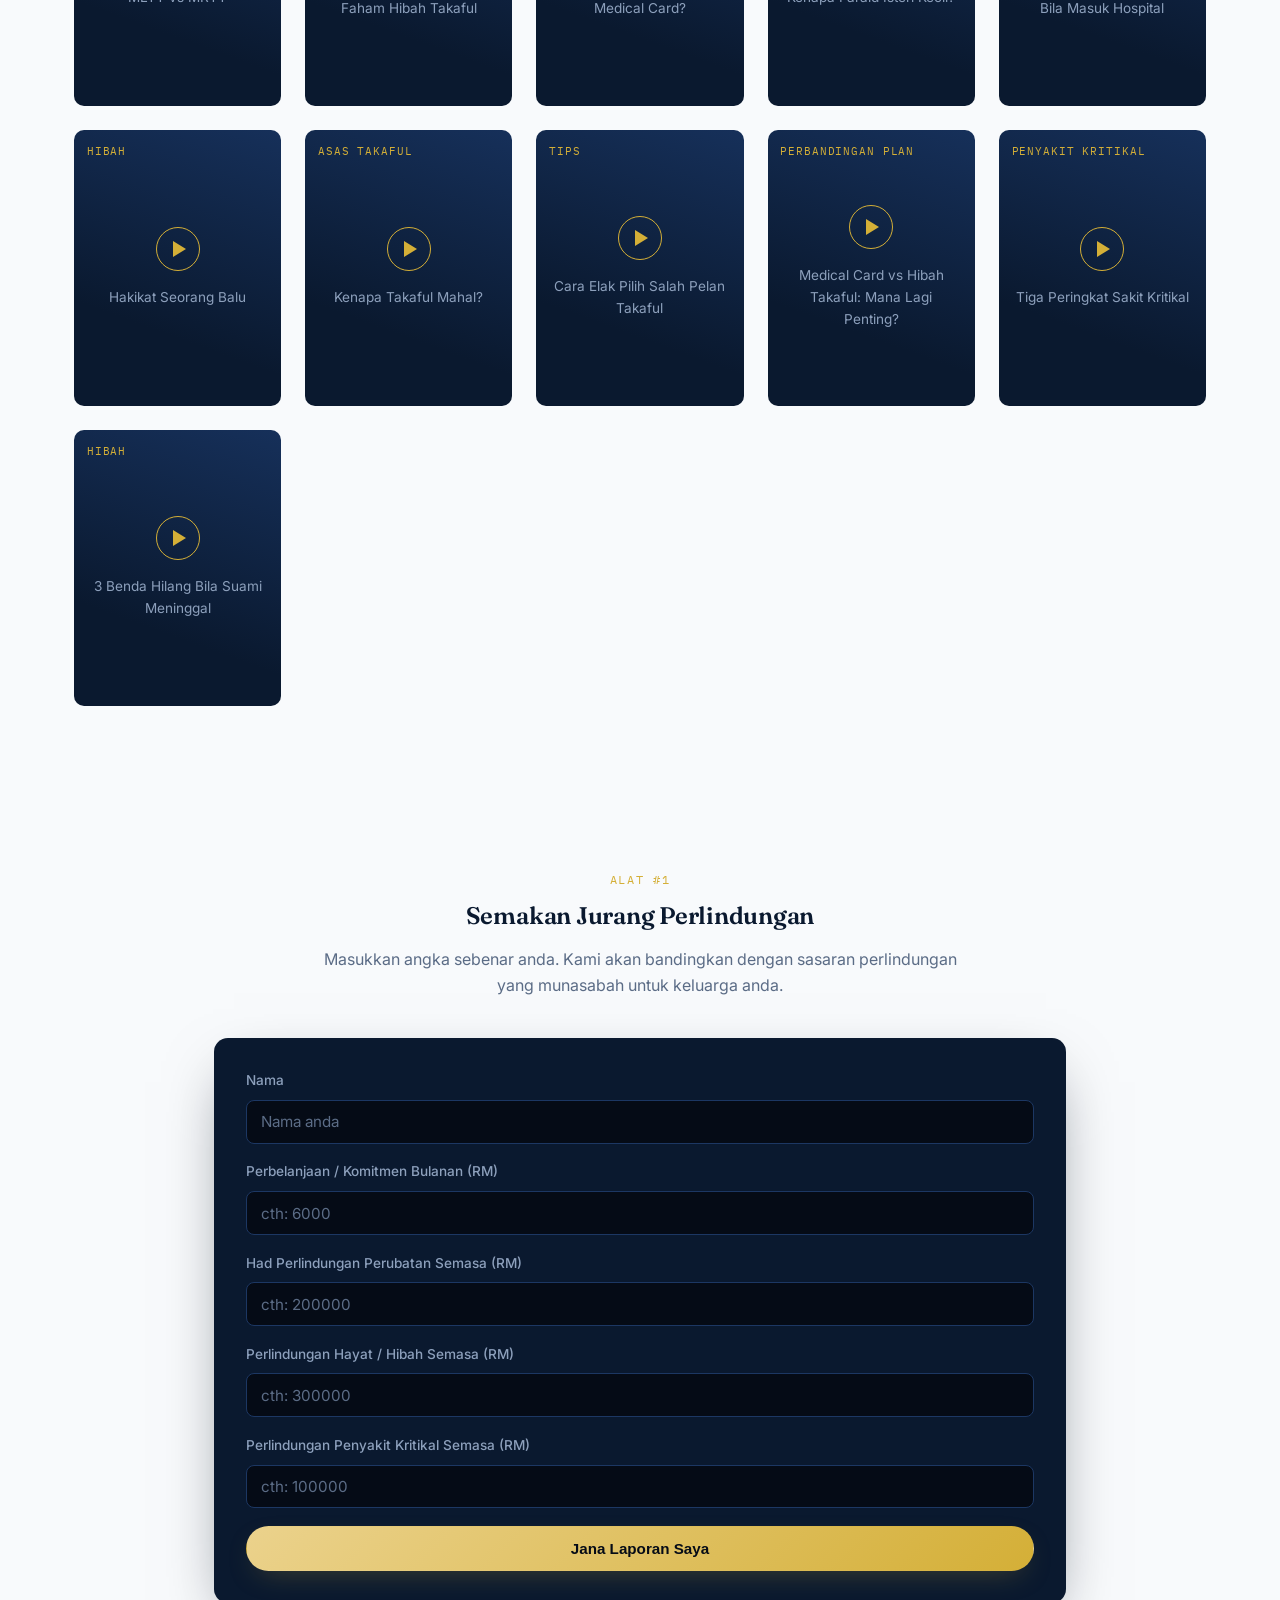
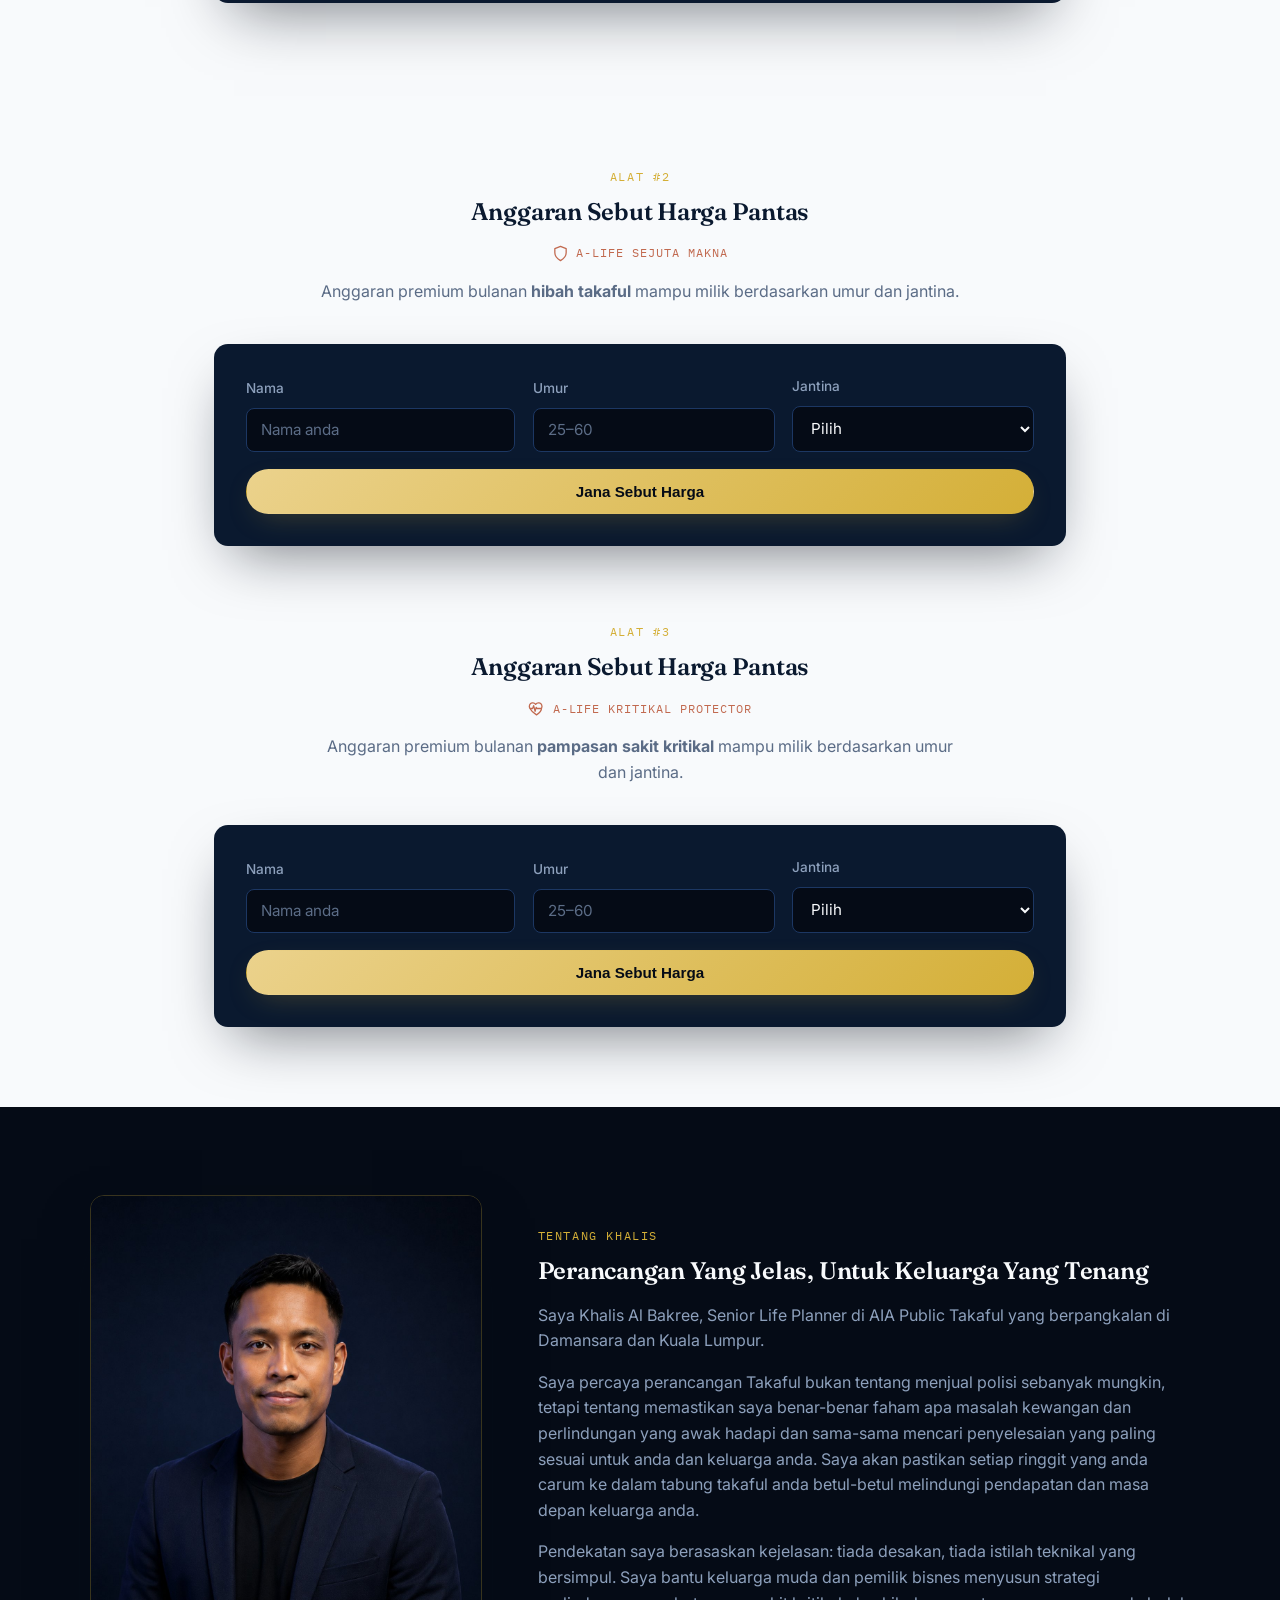
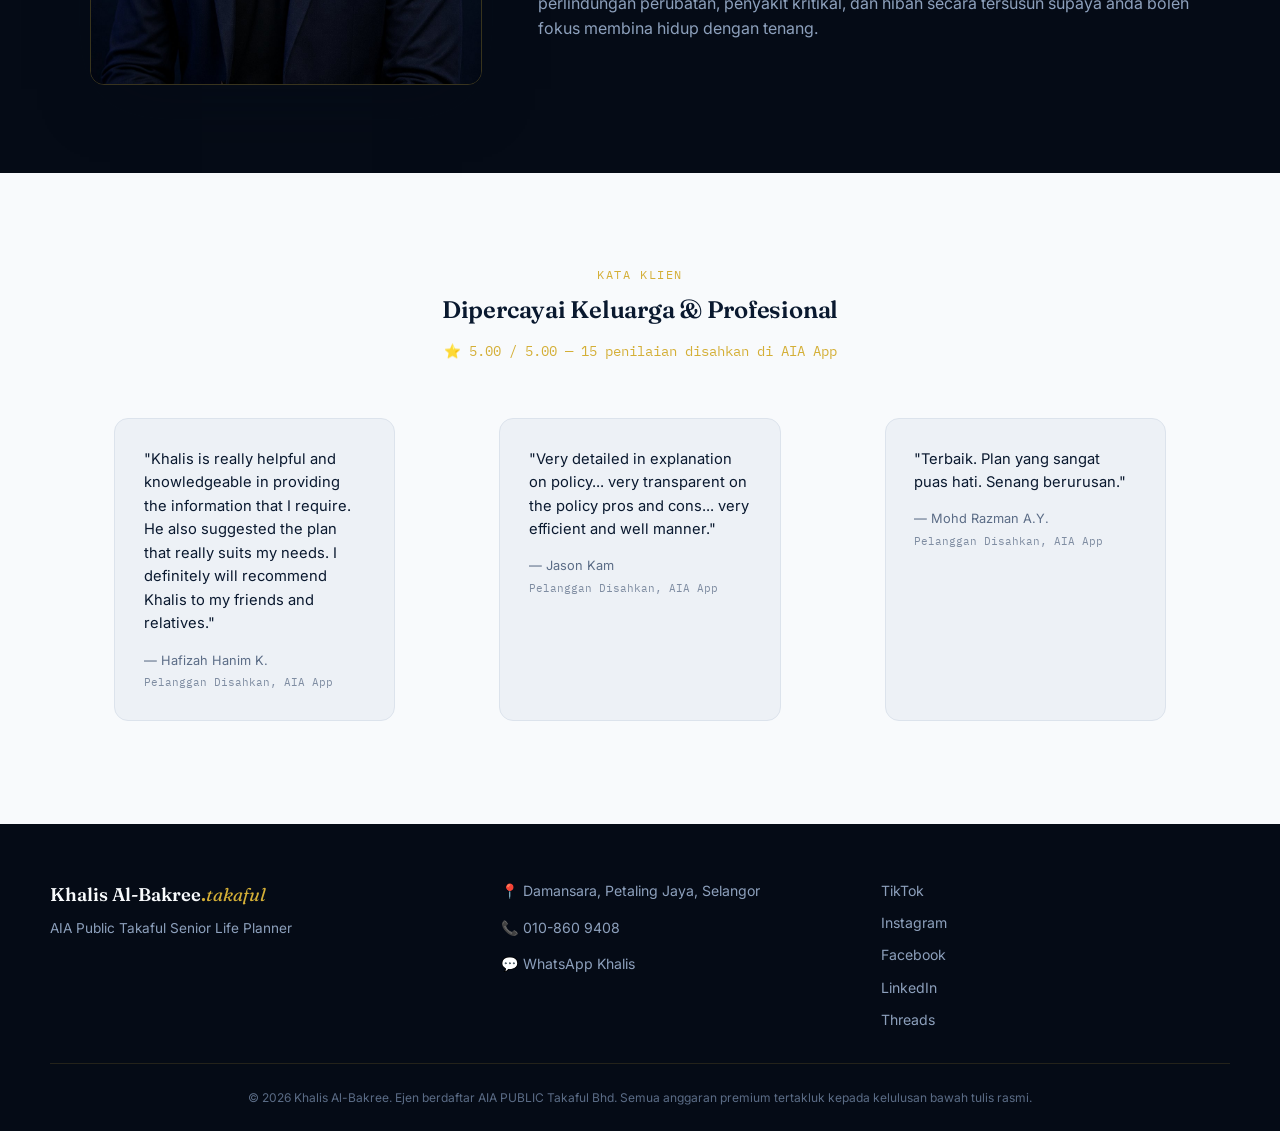
==== commit bbe8c8f4: "Update index.html" ====
--- a/index.html
+++ b/index.html
@@ -199,21 +199,18 @@
       <span class="plan-tag">Basic</span>
       <h3>RM350,000 Hibah</h3>
       <p class="premium"><span class="premium-figure" id="premBasic"></span> <span class="premium-unit">/ bulan</span></p>
-      <button type="button" class="btn btn-outline btn-full plan-detail-btn" data-plan="basic">Lihat Details Breakdown</button>
       <a href="#" class="btn btn-gold btn-full plan-wa-btn" data-plan="basic" target="_blank" rel="noopener">Pilih Pakej Ini · WhatsApp</a>
     </div>
     <div class="pricing-card featured" data-plan="standard">
       <span class="plan-tag">Standard</span>
       <h3>RM500,000 Hibah</h3>
       <p class="premium"><span class="premium-figure" id="premStandard"></span> <span class="premium-unit">/ bulan</span></p>
-      <button type="button" class="btn btn-outline btn-full plan-detail-btn" data-plan="standard">Lihat Details Breakdown</button>
       <a href="#" class="btn btn-gold btn-full plan-wa-btn" data-plan="standard" target="_blank" rel="noopener">Pilih Pakej Ini · WhatsApp</a>
     </div>
     <div class="pricing-card" data-plan="premium">
       <span class="plan-tag">Premium</span>
       <h3>RM1,000,000 Hibah</h3>
       <p class="premium"><span class="premium-figure" id="premPremium"></span> <span class="premium-unit">/ bulan</span></p>
-      <button type="button" class="btn btn-outline btn-full plan-detail-btn" data-plan="premium">Lihat Details Breakdown</button>
       <a href="#" class="btn btn-gold btn-full plan-wa-btn" data-plan="premium" target="_blank" rel="noopener">Pilih Pakej Ini · WhatsApp</a>
     </div>
   </div>
@@ -257,51 +254,24 @@
         <span class="plan-tag">Basic</span>
         <h3 id="kritikalTitleBasic"></h3>
         <p class="premium"><span class="premium-figure" id="kritikalPremBasic"></span> <span class="premium-unit">/ bulan</span></p>
-        <button type="button" class="btn btn-outline btn-full kritikal-detail-btn" data-plan="basic">Lihat Details Breakdown</button>
         <a href="#" class="btn btn-gold btn-full kritikal-wa-btn" data-plan="basic" target="_blank" rel="noopener">Pilih Pakej Ini · WhatsApp</a>
       </div>
       <div class="pricing-card featured" data-plan="standard">
         <span class="plan-tag">Standard</span>
         <h3 id="kritikalTitleStandard"></h3>
         <p class="premium"><span class="premium-figure" id="kritikalPremStandard"></span> <span class="premium-unit">/ bulan</span></p>
-        <button type="button" class="btn btn-outline btn-full kritikal-detail-btn" data-plan="standard">Lihat Details Breakdown</button>
         <a href="#" class="btn btn-gold btn-full kritikal-wa-btn" data-plan="standard" target="_blank" rel="noopener">Pilih Pakej Ini · WhatsApp</a>
       </div>
       <div class="pricing-card" data-plan="premium">
         <span class="plan-tag">Premium</span>
         <h3 id="kritikalTitlePremium"></h3>
         <p class="premium"><span class="premium-figure" id="kritikalPremPremium"></span> <span class="premium-unit">/ bulan</span></p>
-        <button type="button" class="btn btn-outline btn-full kritikal-detail-btn" data-plan="premium">Lihat Details Breakdown</button>
         <a href="#" class="btn btn-gold btn-full kritikal-wa-btn" data-plan="premium" target="_blank" rel="noopener">Pilih Pakej Ini · WhatsApp</a>
       </div>
     </div>
     <p class="disclaimer" id="kritikalDisclaimer" hidden>Anggaran premium ini adalah untuk tujuan indikatif sahaja (kadar bukan perokok) dan tertakluk kepada penilaian bawah tulis (underwriting) rasmi oleh AIA PUBLIC Takaful Bhd.</p>
   </div>
 </section>
-
-<!-- Kritikal Protector Modal -->
-<div class="modal-overlay" id="kritikalModal" hidden>
-  <div class="modal-card">
-    <button class="modal-close" id="kritikalModalClose" aria-label="Tutup">&times;</button>
-    <span class="plan-tag" id="kritikalModalTag"></span>
-    <h3 id="kritikalModalTitle"></h3>
-    <p class="premium"><span id="kritikalModalPremium"></span> <span class="premium-unit">/ bulan</span></p>
-    <ul class="modal-features" id="kritikalModalFeatures"></ul>
-    <a href="#" id="kritikalModalWhatsapp" target="_blank" rel="noopener" class="btn btn-gold btn-full">Teruskan Melalui WhatsApp</a>
-  </div>
-</div>
-
-<!-- Modal -->
-<div class="modal-overlay" id="planModal" hidden>
-  <div class="modal-card">
-    <button class="modal-close" id="modalClose" aria-label="Tutup">&times;</button>
-    <span class="plan-tag" id="modalTag"></span>
-    <h3 id="modalTitle"></h3>
-    <p class="premium"><span id="modalPremium"></span> <span class="premium-unit">/ bulan</span></p>
-    <ul class="modal-features" id="modalFeatures"></ul>
-    <a href="#" id="modalWhatsapp" target="_blank" rel="noopener" class="btn btn-gold btn-full">Teruskan Melalui WhatsApp</a>
-  </div>
-</div>
 
 
 <!-- ============ ABOUT ============ -->
--- a/style.css
+++ b/style.css
@@ -10,8 +10,6 @@
   --gold-light:#EBD28C;
   --gold-dim: rgba(212,175,55,0.35);
   --copper:#C1694F;
-  --copper-light:#E3A98C;
-  --copper-dim: rgba(193,105,79,0.35);
   --paper:#F8FAFC;
   --paper-dim:#EDF1F6;
   --ink:#0A192F;
@@ -94,16 +92,10 @@
   box-shadow:0 10px 30px -12px var(--gold-dim);
 }
 .btn-gold:hover{box-shadow:0 14px 34px -10px var(--gold-dim);}
-.btn-copper{
-  background:linear-gradient(135deg, var(--copper-light), var(--copper));
-  color:#1A0D08;
-  box-shadow:0 10px 30px -12px var(--copper-dim);
-}
-.btn-copper:hover{box-shadow:0 14px 34px -10px var(--copper-dim);}
 .btn-outline{
   background:transparent;
   border-color:var(--gold-dim);
-  color:var(--navy-900);
+  color:var(--paper);
 }
 .btn-outline:hover{border-color:var(--gold);background:rgba(212,175,55,0.06);}
 .btn-small{padding:.55em 1.3em;font-size:.85rem;}
@@ -342,59 +334,23 @@
 .plan-detail-btn{margin-bottom:.7rem;}
 
 /* =============================================================
-   KRITIKAL PROTECTOR TOOL — distinct copper accent
-============================================================= */
-.kritikal-tool{
-  margin-top:4.5rem;
-  padding-top:3rem;
-  border-top:1px dashed var(--copper-dim);
-}
-.kritikal-banner{
-  display:flex;align-items:center;gap:1.1rem;
-  background:linear-gradient(135deg, var(--copper), #8f4634);
-  border-radius:var(--radius);
-  padding:1.4rem 1.7rem;
-  margin-bottom:2rem;
-  box-shadow:0 16px 40px -18px var(--copper-dim);
-}
-.kritikal-icon{
-  width:38px;height:38px;flex-shrink:0;color:var(--paper);
-}
-.kritikal-banner-tag{
-  display:block;
-  font-family:var(--font-display);font-style:italic;font-weight:600;
-  font-size:1.15rem;color:var(--paper);margin-bottom:.3rem;
-}
-.kritikal-banner-sub{color:rgba(255,255,255,0.85);font-size:.85rem;margin:0;}
-
-.coverage-ladder{
-  display:flex;align-items:flex-end;justify-content:center;
-  gap:2rem;margin:0 auto 2.5rem;padding-top:1rem;
-}
-.ladder-step{display:flex;flex-direction:column;align-items:center;gap:.6rem;}
-.ladder-bar{
-  width:52px;border-radius:8px 8px 3px 3px;
-  background:linear-gradient(180deg, var(--copper-light), var(--copper));
-}
-.ladder-label{
-  font-size:.8rem;color:var(--muted-dark);text-align:center;line-height:1.4;
-}
-.ladder-mult{
-  font-family:var(--font-mono);color:var(--copper);font-weight:600;font-size:.78rem;
-}
-
-.kritikal-form{border:1px solid var(--copper-dim);}
-.kritikal-form input:focus, .kritikal-form select:focus{border-color:var(--copper);}
-
-.kritikal-card{border-color:var(--copper-dim);}
-.kritikal-card.featured-copper{
-  border-color:var(--copper);
-  transform:scale(1.04);
-  box-shadow:0 16px 40px -18px var(--copper-dim);
-}
-.kritikal-plan-tag{color:var(--copper-light);}
-.kritikal-figure{color:var(--copper-light);}
-.kritikal-modal-card{border-color:var(--copper-dim);}
+   PLAN BADGE — small distinguishing label + icon per quote tool
+   (shared by A-Life Sejuta Makna and A-Life Kritikal Protector)
+============================================================= */
+.plan-badge-row{
+  display:flex;align-items:center;justify-content:center;
+  gap:.45rem;margin:.2rem 0 1rem;
+}
+.plan-icon{
+  width:17px;height:17px;flex-shrink:0;color:var(--copper);
+}
+.plan-badge{
+  font-family:var(--font-mono);font-size:.75rem;
+  letter-spacing:.08em;text-transform:uppercase;
+  color:var(--copper);
+}
+
+.kritikal-tool{margin-top:4.5rem;}
 
 /* =============================================================
    MODAL
@@ -545,7 +501,6 @@
   .footer-inner{grid-template-columns:1fr;text-align:center;}
   .footer-social{align-items:center;}
   .pricing-card.featured{transform:none;}
-  .kritikal-card.featured-copper{transform:none;}
 }
 @media (max-width:720px){
   .main-nav{
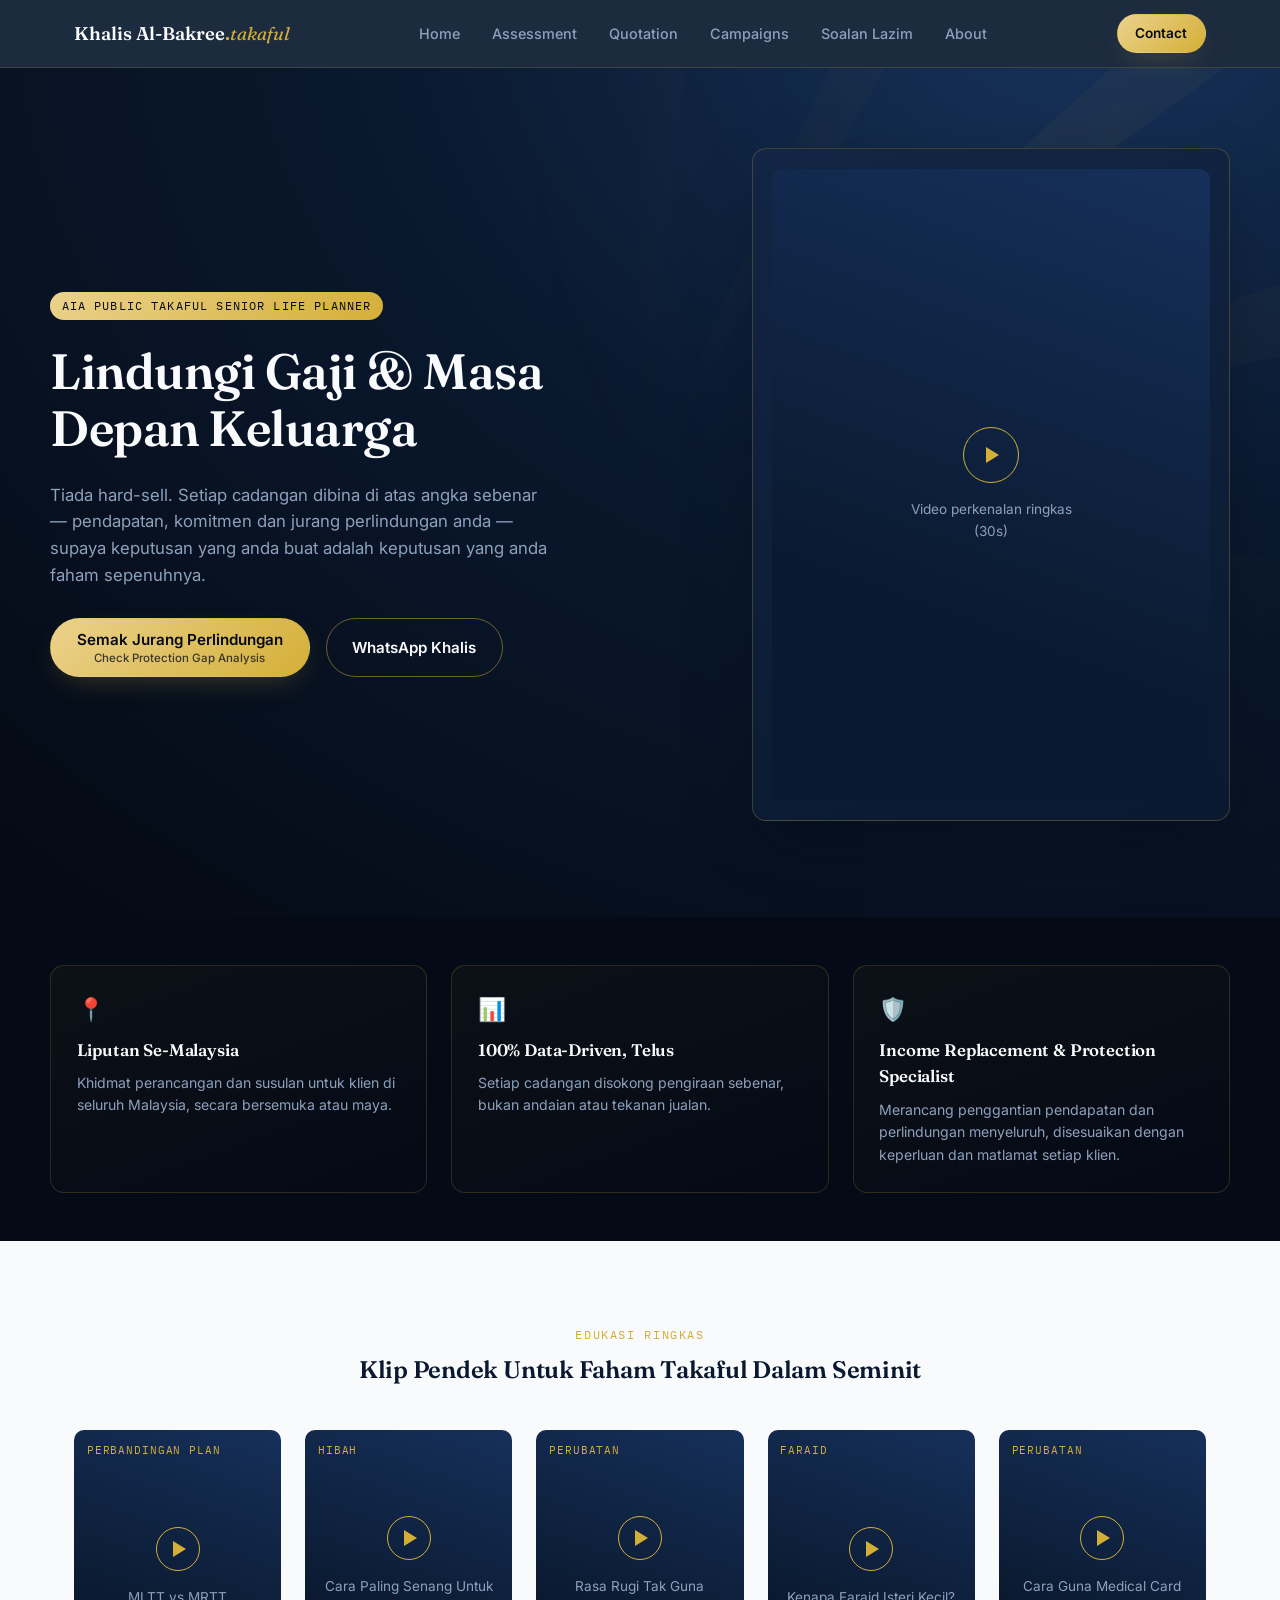
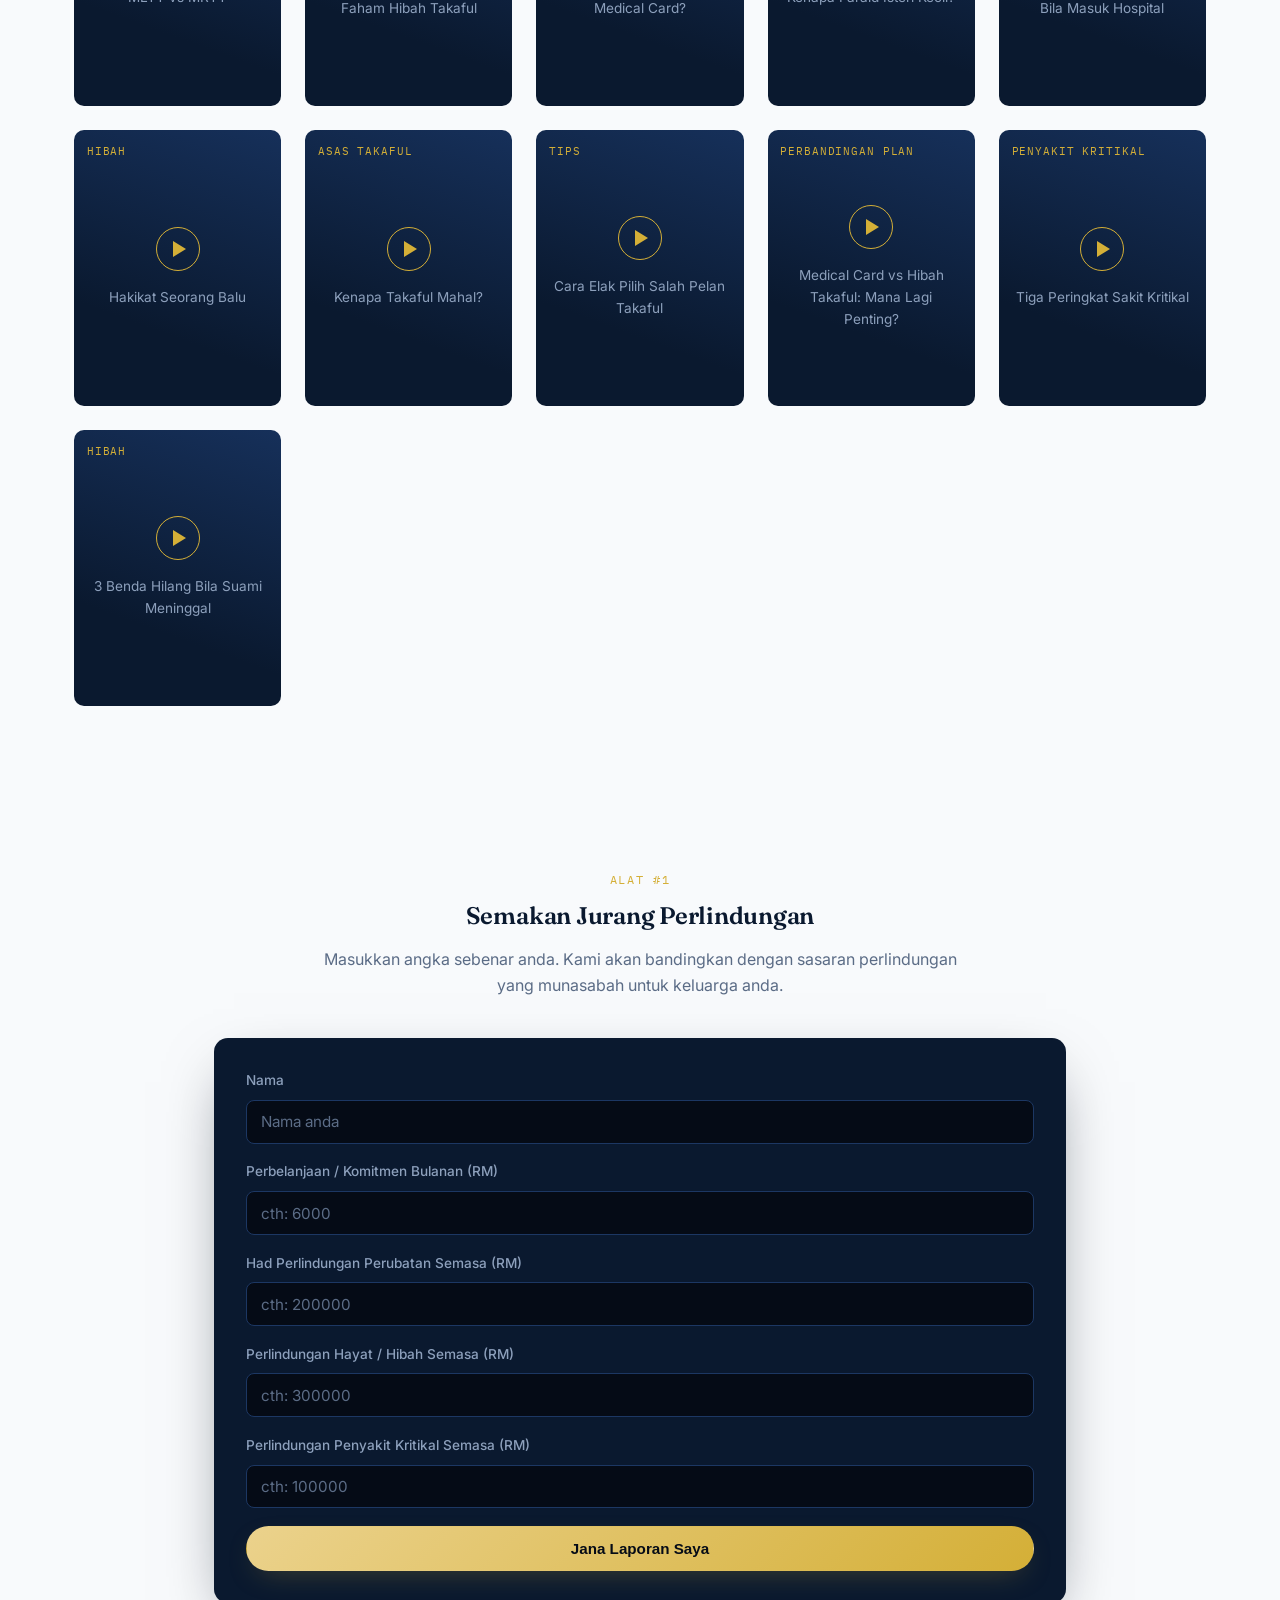
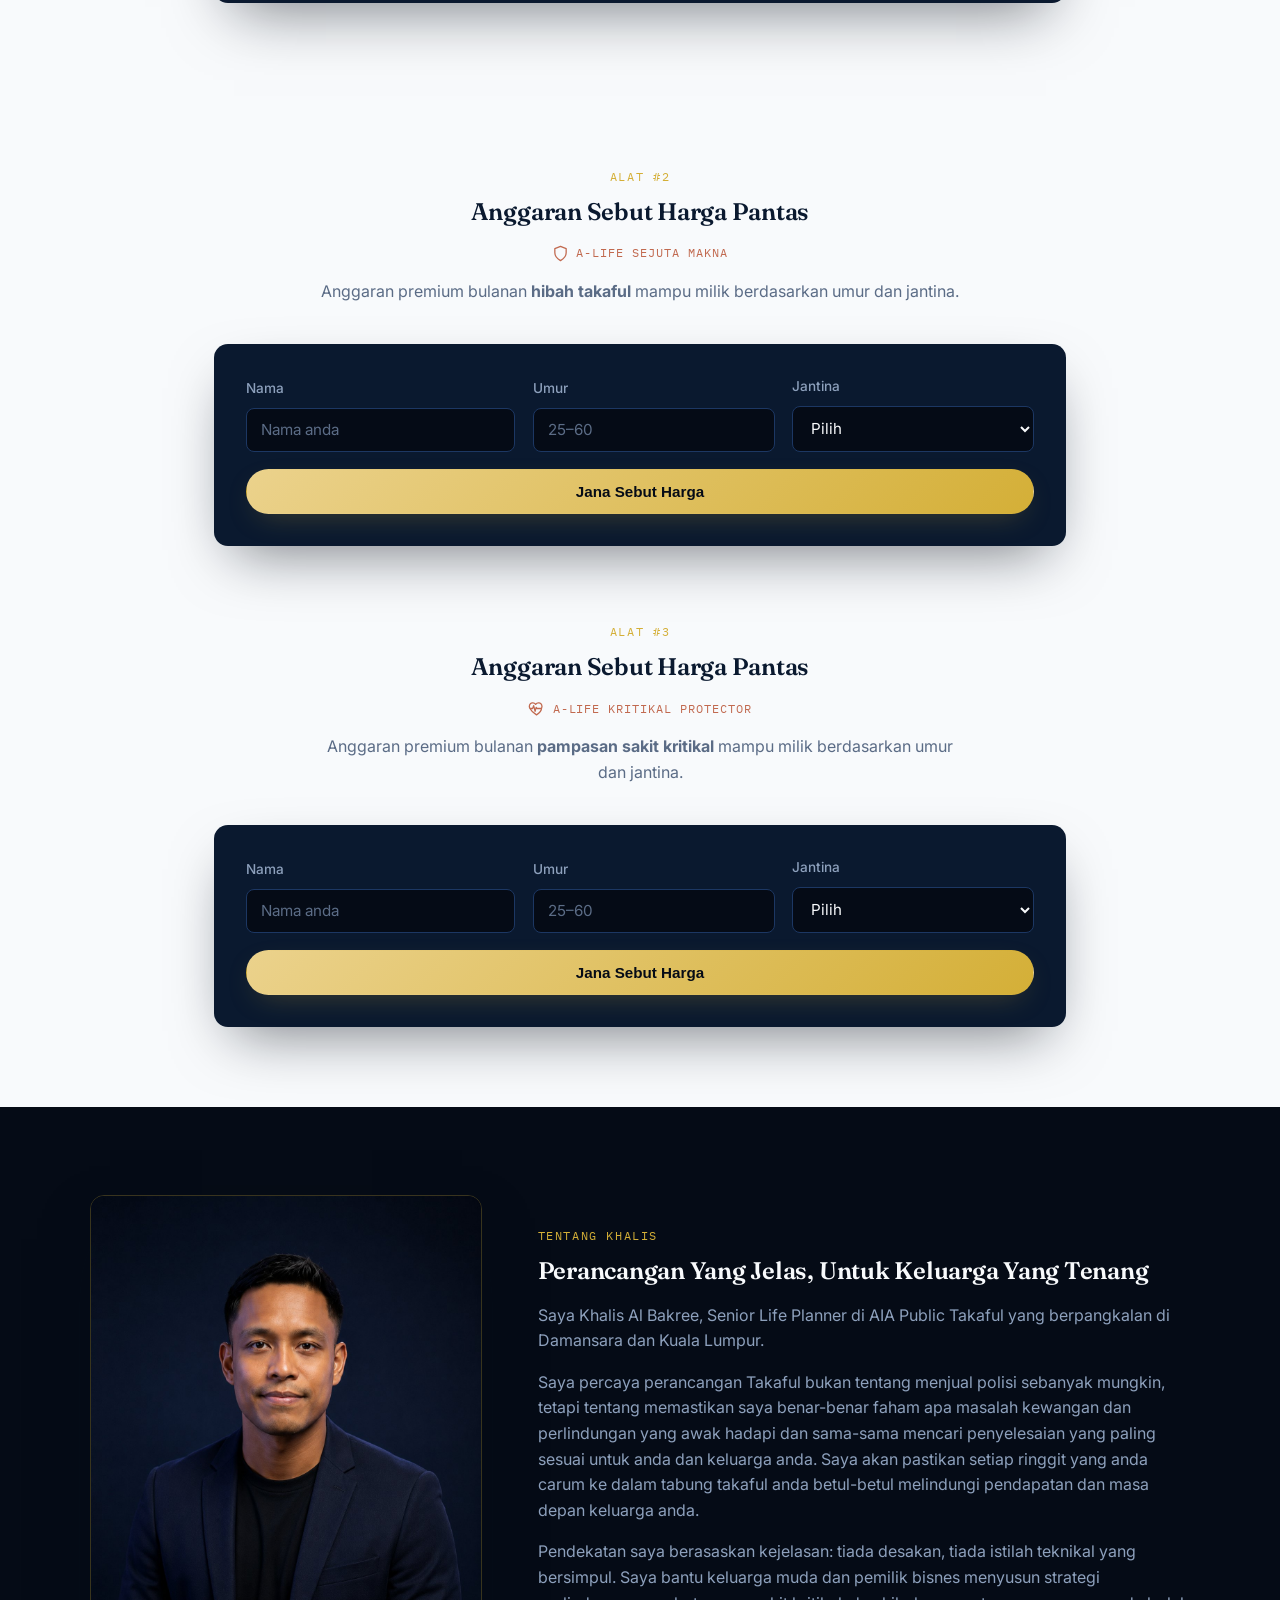
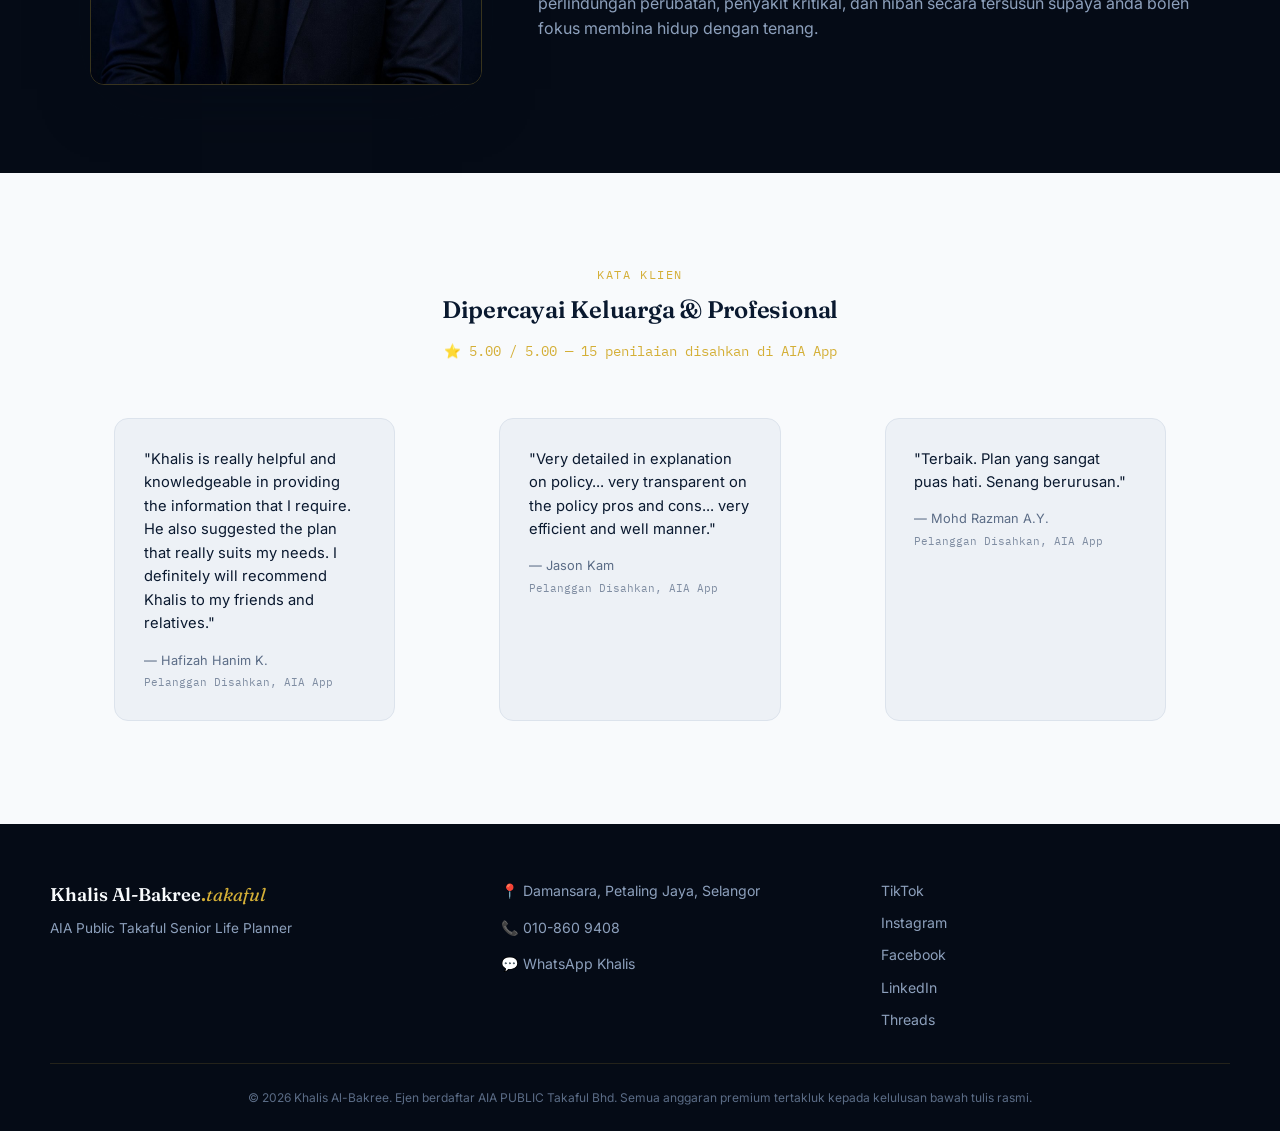
==== commit fcf33ba9: "Update index.html" ====
--- a/index.html
+++ b/index.html
@@ -5,6 +5,23 @@
 <meta name="viewport" content="width=device-width, initial-scale=1.0">
 <title>Khalis Al-Bakree | AIA Public Takaful Senior Life Planner — Malaysia</title>
 <meta name="description" content="Lindungi gaji dan masa depan keluarga anda dengan kaedah mudah, telus dan data-driven bersama Khalis Al-Bakree, AIA Public Takaful Senior Life Planner yang berkhidmat di seluruh Malaysia.">
+<link rel="canonical" href="https://khalis-the-creator.github.io/Khalis-Takaful-Website/">
+
+<!-- Open Graph / social share preview -->
+<meta property="og:type" content="website">
+<meta property="og:site_name" content="Khalis Al-Bakree — AIA Public Takaful">
+<meta property="og:title" content="Khalis Al-Bakree | AIA Public Takaful Senior Life Planner">
+<meta property="og:description" content="Lindungi gaji dan masa depan keluarga anda dengan kaedah mudah, telus dan data-driven bersama Khalis Al-Bakree, AIA Public Takaful Senior Life Planner yang berkhidmat di seluruh Malaysia.">
+<meta property="og:url" content="https://khalis-the-creator.github.io/Khalis-Takaful-Website/">
+<meta property="og:image" content="https://khalis-the-creator.github.io/Khalis-Takaful-Website/khalis-portrait.jpg">
+<meta property="og:locale" content="ms_MY">
+
+<!-- Twitter Card -->
+<meta name="twitter:card" content="summary_large_image">
+<meta name="twitter:title" content="Khalis Al-Bakree | AIA Public Takaful Senior Life Planner">
+<meta name="twitter:description" content="Lindungi gaji dan masa depan keluarga anda dengan kaedah mudah, telus dan data-driven bersama Khalis Al-Bakree.">
+<meta name="twitter:image" content="https://khalis-the-creator.github.io/Khalis-Takaful-Website/khalis-portrait.jpg">
+
 <link rel="preconnect" href="https://fonts.googleapis.com">
 <link rel="preconnect" href="https://fonts.gstatic.com" crossorigin>
 <link href="https://fonts.googleapis.com/css2?family=Fraunces:opsz,wght@9..144,400;9..144,500;9..144,600;9..144,700&family=Inter:wght@400;500;600;700&family=IBM+Plex+Mono:wght@400;500;600&display=swap" rel="stylesheet">
@@ -14,7 +31,7 @@
   "@context": "https://schema.org",
   "@type": "FinancialService",
   "name": "Khalis Al-Bakree — AIA Public Takaful",
-  "image": "",
+  "image": "https://khalis-the-creator.github.io/Khalis-Takaful-Website/khalis-portrait.jpg",
   "priceRange": "RM",
   "telephone": "+60108609408",
   "address": {
@@ -39,6 +56,7 @@
       <a href="#assessment">Assessment</a>
       <a href="#quotation">Quotation</a>
       <a href="campaigns.html">Campaigns</a>
+      <a href="soalan-lazim.html">Soalan Lazim</a>
       <a href="#about">About</a>
     </nav>
     <a class="btn btn-gold btn-small" id="headerContactBtn" href="https://wa.me/60108609408" target="_blank" rel="noopener">Contact</a>
--- a/style.css
+++ b/style.css
@@ -331,7 +331,6 @@
   font-family:var(--font-mono);font-size:1.6rem;font-weight:600;color:var(--gold-light);
 }
 .premium-unit{font-size:.85rem;color:var(--muted);}
-.plan-detail-btn{margin-bottom:.7rem;}
 
 /* =============================================================
    PLAN BADGE — small distinguishing label + icon per quote tool
@@ -351,32 +350,6 @@
 }
 
 .kritikal-tool{margin-top:4.5rem;}
-
-/* =============================================================
-   MODAL
-============================================================= */
-.modal-overlay{
-  position:fixed;inset:0;background:rgba(5,11,22,0.7);
-  display:flex;align-items:center;justify-content:center;
-  padding:1.5rem;z-index:100;
-}
-.modal-overlay[hidden]{display:none;}
-.modal-card{
-  background:var(--navy-900);
-  border:1px solid rgba(212,175,55,0.3);
-  border-radius:var(--radius);
-  padding:2.2rem;max-width:420px;width:100%;
-  position:relative;color:var(--paper);
-  box-shadow:var(--shadow-lg);
-}
-.modal-close{
-  position:absolute;top:1rem;right:1rem;
-  background:none;border:none;color:var(--muted);
-  font-size:1.4rem;cursor:pointer;line-height:1;
-}
-.modal-features{margin:1.2rem 0;display:grid;gap:.5rem;}
-.modal-features li{font-size:.88rem;color:var(--muted);padding-left:1.2em;position:relative;}
-.modal-features li::before{content:"✓";position:absolute;left:0;color:var(--gold);}
 
 /* =============================================================
    ABOUT
@@ -502,7 +475,68 @@
   .footer-social{align-items:center;}
   .pricing-card.featured{transform:none;}
 }
+/* =============================================================
+   FAQ PAGE (Soalan Lazim)
+============================================================= */
+.faq-page{padding:5rem 1.5rem;max-width:820px;margin:0 auto;}
+
+.faq-category-nav{
+  display:flex;flex-wrap:wrap;justify-content:center;
+  gap:.6rem;margin:0 0 3.5rem;
+}
+.faq-category-nav a{
+  font-family:var(--font-mono);font-size:.72rem;letter-spacing:.05em;
+  text-transform:uppercase;color:var(--muted-dark);
+  border:1px solid #DCE3EC;border-radius:999px;
+  padding:.5em 1.1em;transition:color .15s ease, border-color .15s ease;
+}
+.faq-category-nav a:hover{color:var(--gold);border-color:var(--gold-dim);}
+
+.faq-category{margin-bottom:3.5rem;scroll-margin-top:90px;}
+.faq-category-title{
+  font-size:1.4rem;
+  color:var(--navy-900);
+  border-bottom:2px solid var(--copper);
+  padding-bottom:.6rem;
+  margin-bottom:1.6rem;
+}
+
+.faq-item{
+  margin-bottom:2.2rem;
+  padding-bottom:2.2rem;
+  border-bottom:1px solid var(--paper-dim);
+}
+.faq-item:last-child{border-bottom:none;margin-bottom:0;padding-bottom:0;}
+.faq-item h3{
+  font-family:var(--font-body);
+  font-weight:700;
+  font-size:1.05rem;
+  color:var(--navy-900);
+  margin:0 0 .7em;
+  line-height:1.4;
+}
+.faq-item p{
+  color:var(--ink);
+  font-size:.95rem;
+  line-height:1.7;
+  margin-bottom:.9em;
+}
+.faq-item p:last-child{margin-bottom:0;}
+.faq-item strong{color:var(--navy-900);}
+
+.faq-cta{
+  text-align:center;
+  background:var(--navy-900);
+  border-radius:var(--radius);
+  padding:2.5rem 1.5rem;
+  margin-top:3rem;
+}
+.faq-cta p{color:var(--paper);font-size:1.05rem;margin-bottom:1.2rem;}
+
 @media (max-width:720px){
+  .faq-page{padding:3.5rem 1.2rem;}
+  .faq-category-nav{gap:.4rem;margin-bottom:2.5rem;}
+  .faq-category-nav a{font-size:.66rem;padding:.45em .9em;}
   .main-nav{
     position:fixed;top:64px;left:0;right:0;
     background:var(--navy-900);
